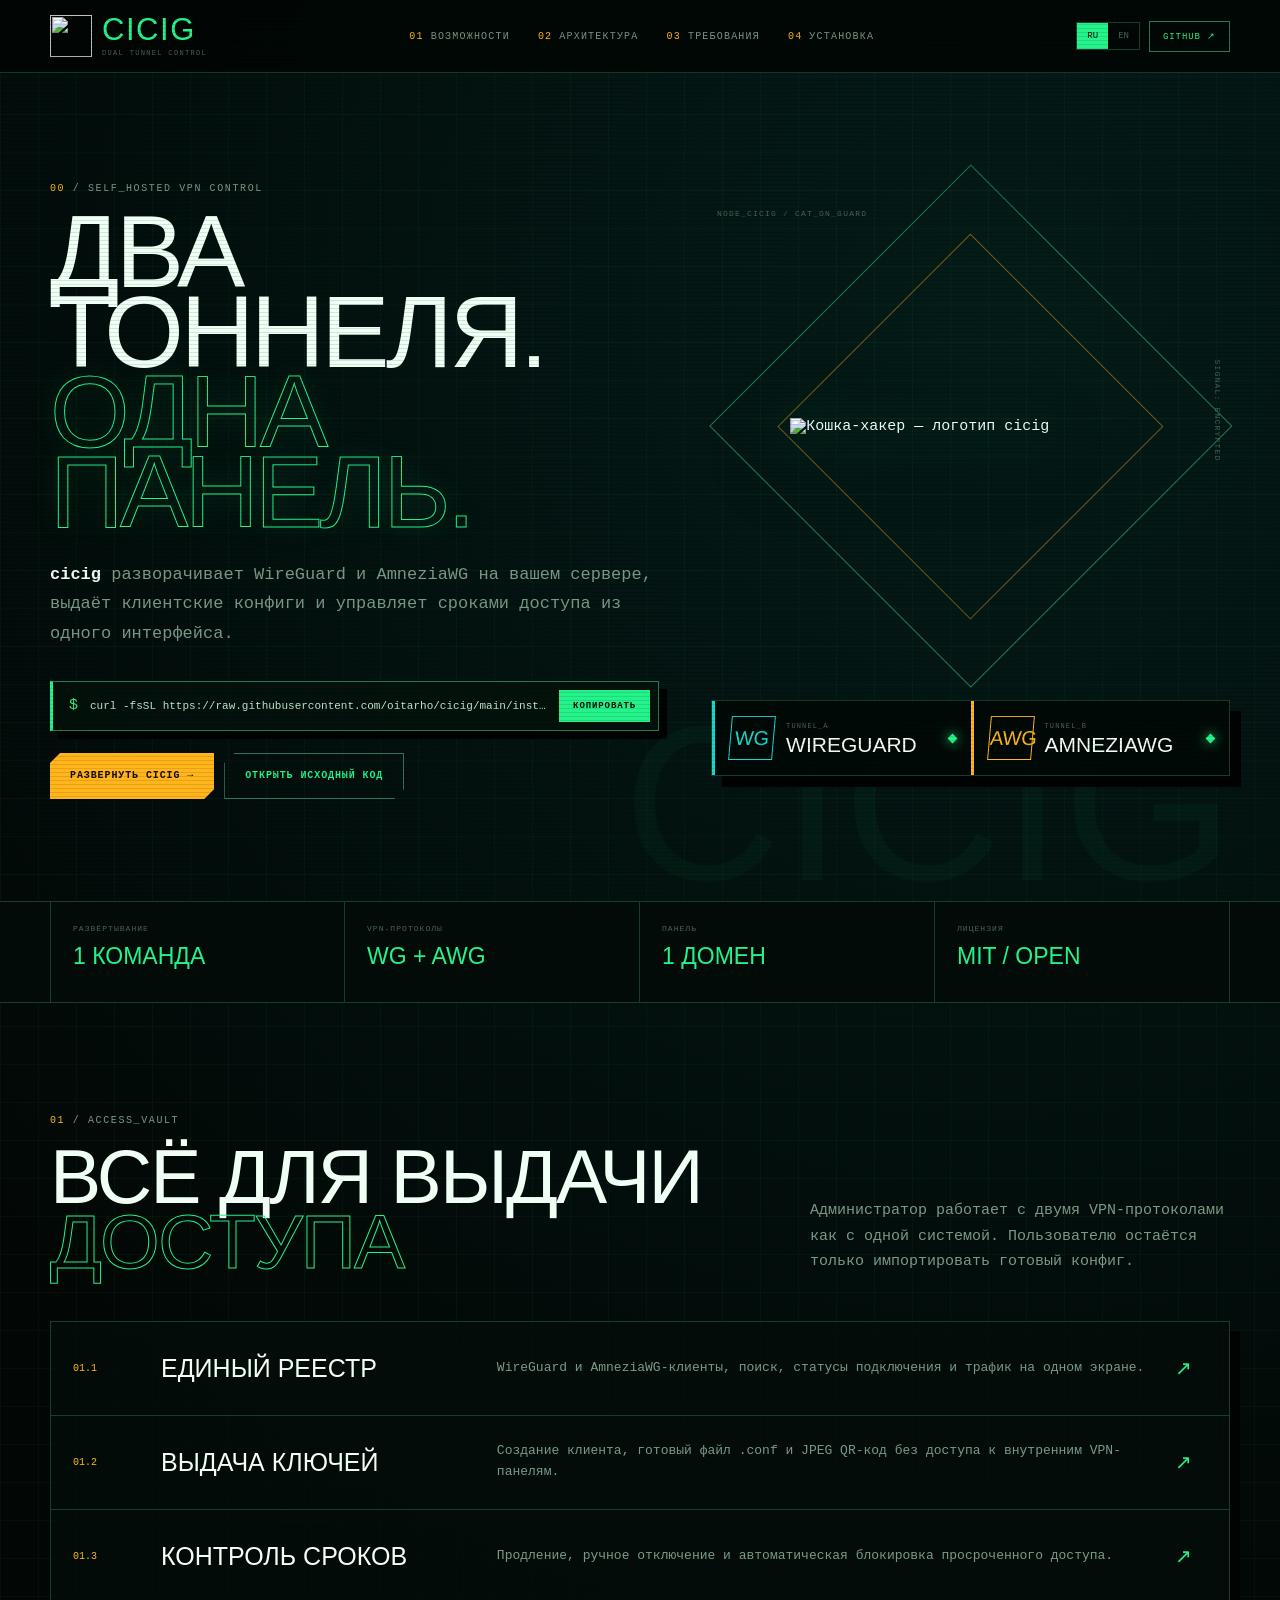
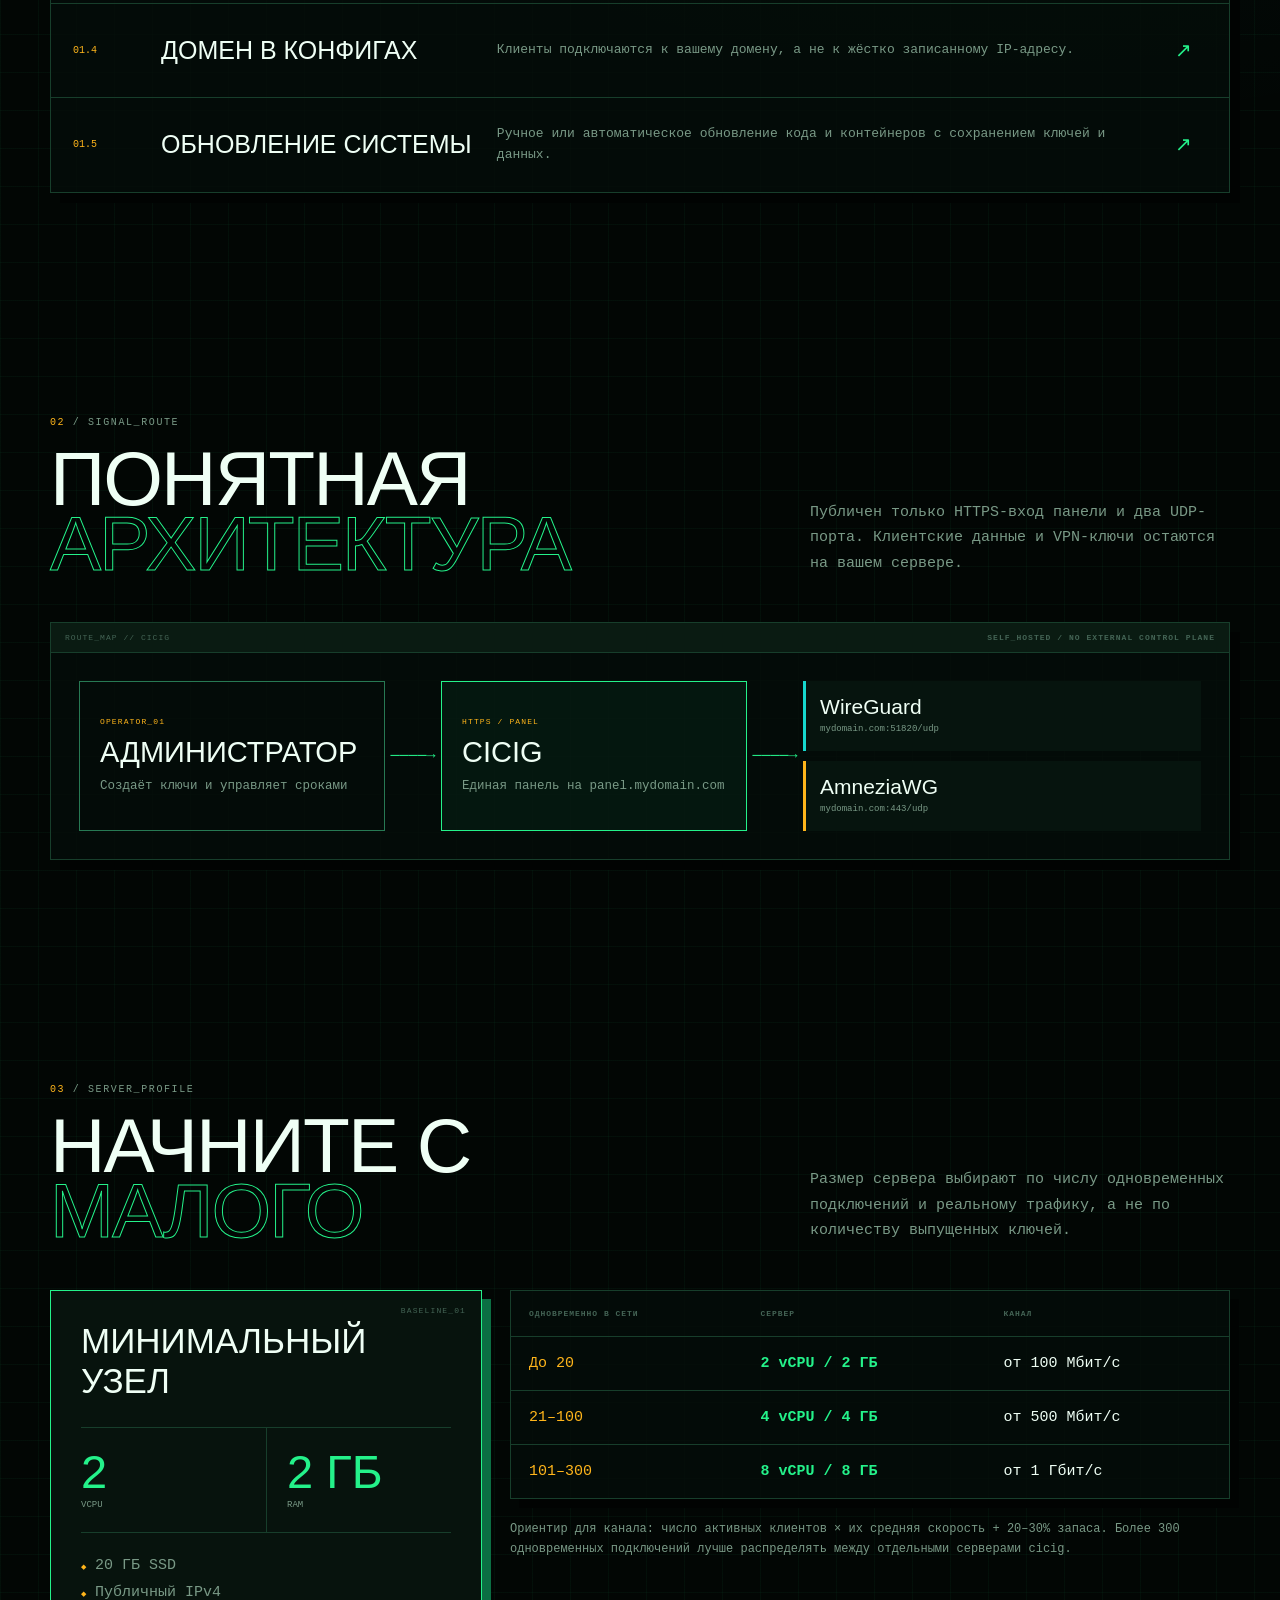
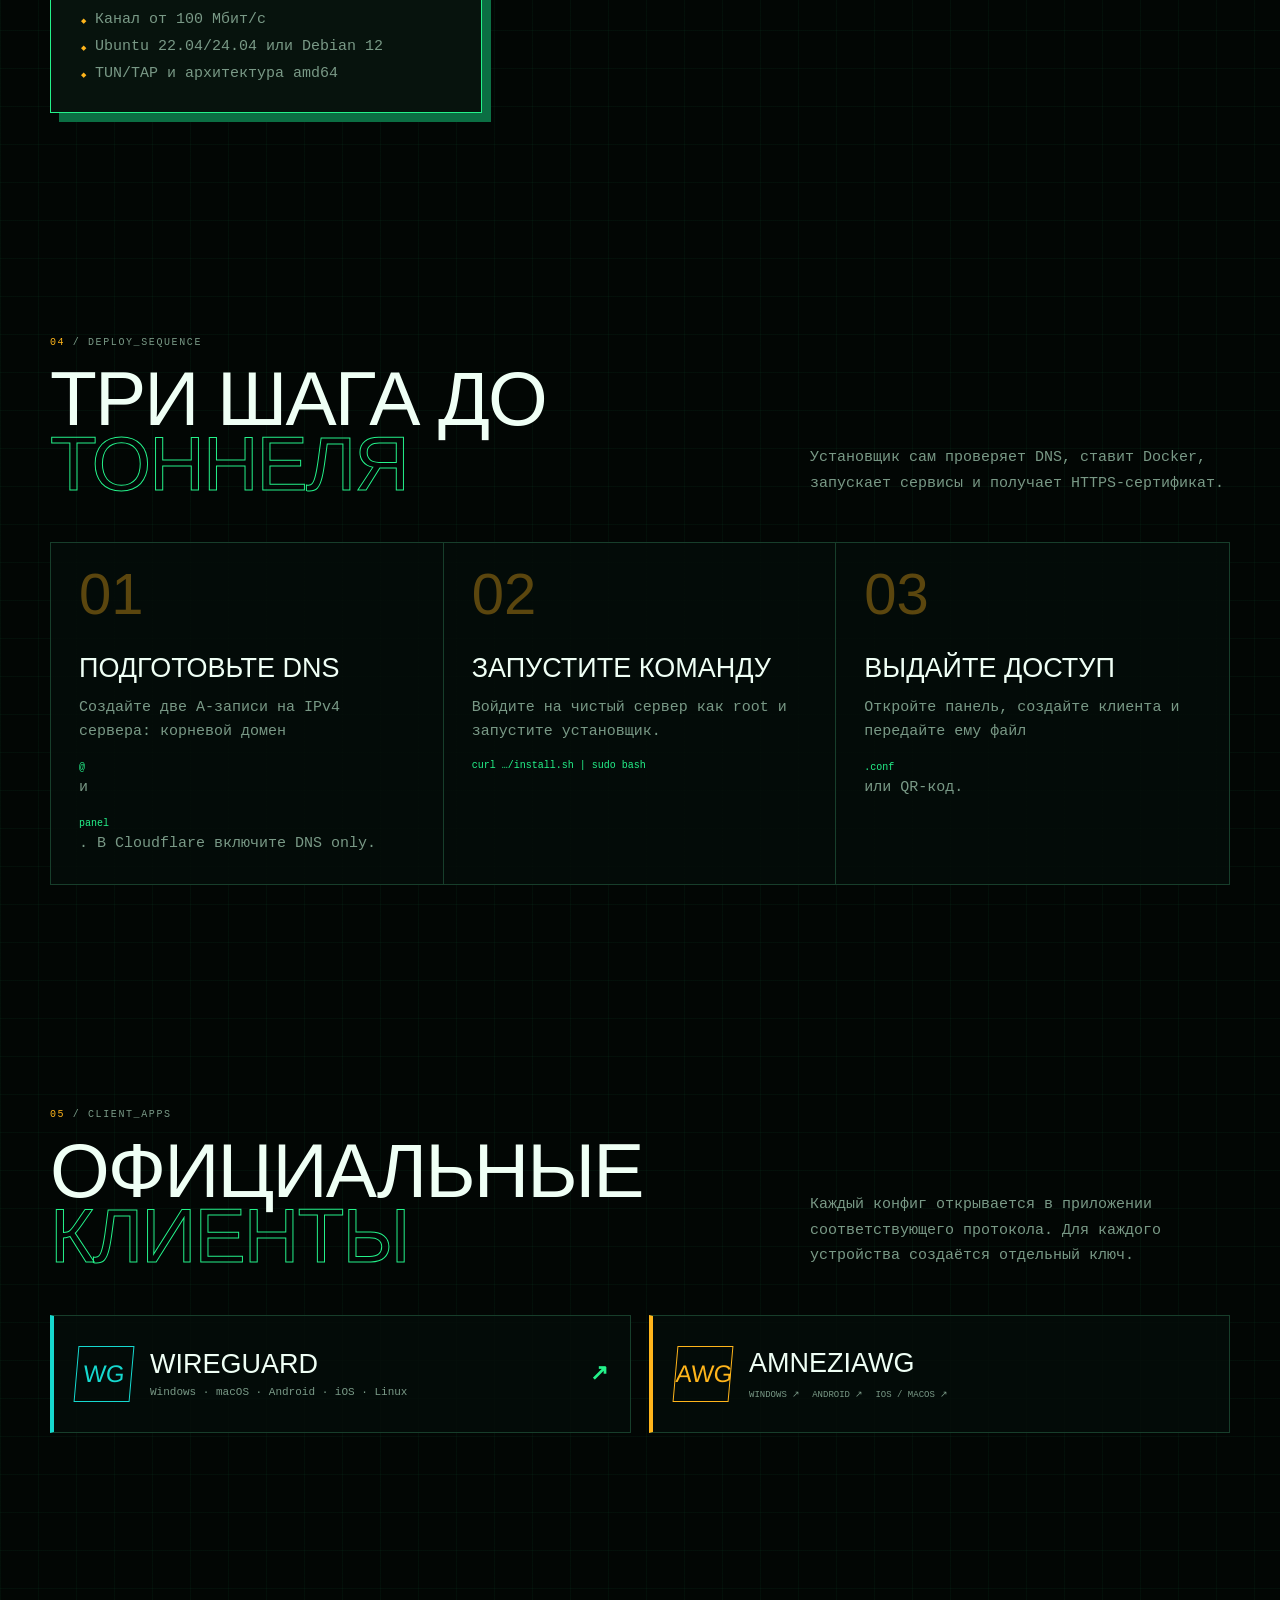
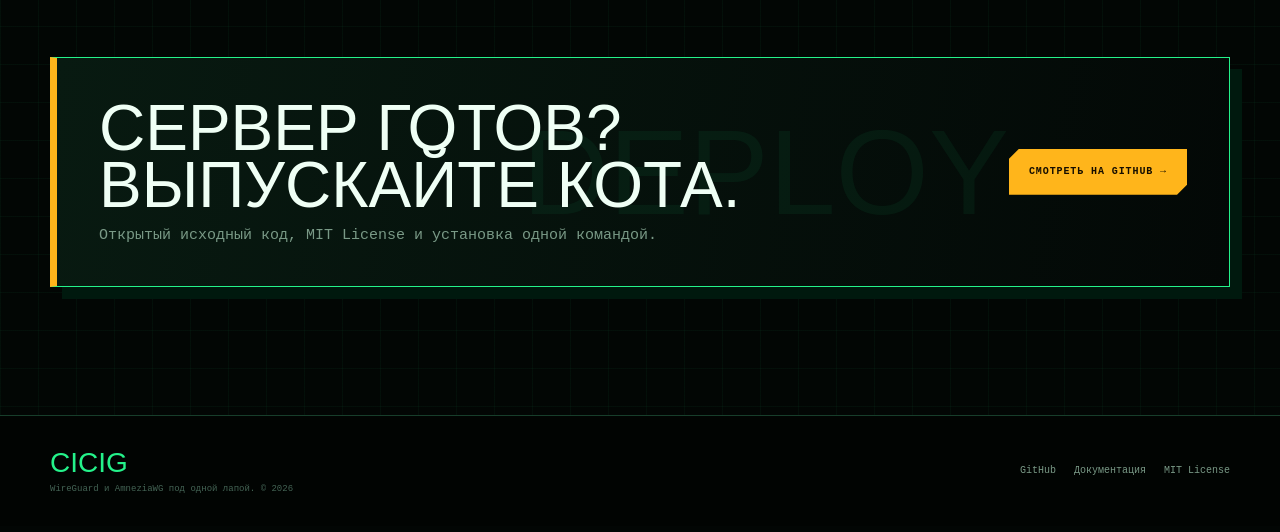
==== site/index.html @ 34527d5e "Launch the cicig GitHub Pages site" ====
<!doctype html>
<html lang="ru">
<head>
  <meta charset="utf-8">
  <meta name="viewport" content="width=device-width,initial-scale=1">
  <meta name="theme-color" content="#020604">
  <meta name="description" content="cicig — единая self-hosted панель управления WireGuard и AmneziaWG с установкой одной командой.">
  <meta name="robots" content="index,follow">
  <meta property="og:type" content="website">
  <meta property="og:title" content="cicig — WireGuard и AmneziaWG под одной лапой">
  <meta property="og:description" content="Один домен, одна панель и полный цикл управления VPN-доступами.">
  <meta property="og:url" content="https://oitarho.github.io/cicig/">
  <meta property="og:image" content="https://oitarho.github.io/cicig/assets/cicig-cat-hacker.png">
  <meta name="twitter:card" content="summary_large_image">
  <link rel="canonical" href="https://oitarho.github.io/cicig/">
  <link rel="alternate" hreflang="ru" href="https://oitarho.github.io/cicig/">
  <link rel="alternate" hreflang="en" href="https://oitarho.github.io/cicig/en/">
  <link rel="icon" href="assets/cicig-cat-hacker.png">
  <link rel="stylesheet" href="styles.css">
  <title>cicig — единая панель WireGuard и AmneziaWG</title>
  <script type="application/ld+json">
    {"@context":"https://schema.org","@type":"SoftwareApplication","name":"cicig","applicationCategory":"NetworkApplication","operatingSystem":"Ubuntu 22.04/24.04, Debian 12","description":"Self-hosted панель управления WireGuard и AmneziaWG.","url":"https://oitarho.github.io/cicig/","downloadUrl":"https://github.com/oitarho/cicig","license":"https://opensource.org/license/mit"}
  </script>
</head>
<body>
  <a class="skip-link" href="#main">Перейти к содержанию</a>

  <header class="site-header">
    <div class="nav-shell">
      <a class="brand" href="./" aria-label="cicig — главная">
        <img src="assets/cicig-cat-hacker.png" alt="">
        <span><strong>CICIG</strong><small>dual tunnel control</small></span>
      </a>
      <nav class="main-nav" aria-label="Основная навигация">
        <a href="#features" data-index="01">Возможности</a>
        <a href="#architecture" data-index="02">Архитектура</a>
        <a href="#requirements" data-index="03">Требования</a>
        <a href="#install" data-index="04">Установка</a>
      </nav>
      <div class="nav-actions">
        <div class="language-switch" aria-label="Выбор языка"><a class="active" href="./" lang="ru">RU</a><a href="en/" lang="en">EN</a></div>
        <a class="github-link" href="https://github.com/oitarho/cicig">GitHub ↗</a>
      </div>
    </div>
  </header>

  <main id="main">
    <section class="hero">
      <div class="hero-copy">
        <p class="eyebrow"><span>00</span> / SELF_HOSTED VPN CONTROL</p>
        <h1>Два тоннеля.<em>Одна панель.</em></h1>
        <p class="hero-lead"><strong>cicig</strong> разворачивает WireGuard и AmneziaWG на вашем сервере, выдаёт клиентские конфиги и управляет сроками доступа из одного интерфейса.</p>

        <div class="install-command" aria-label="Команда установки">
          <span>$</span>
          <code>curl -fsSL https://raw.githubusercontent.com/oitarho/cicig/main/install.sh | sudo bash</code>
          <button class="copy-button" type="button" data-copy="curl -fsSL https://raw.githubusercontent.com/oitarho/cicig/main/install.sh | sudo bash" data-copied="Скопировано">Копировать</button>
        </div>

        <div class="hero-actions">
          <a class="action-primary" href="#install">Развернуть cicig →</a>
          <a class="action-secondary" href="https://github.com/oitarho/cicig">Открыть исходный код</a>
        </div>
      </div>

      <div class="hero-visual" aria-label="Схема двух VPN-тоннелей">
        <span class="visual-code top">NODE_CICIG / CAT_ON_GUARD</span>
        <span class="visual-code side">SIGNAL: ENCRYPTED</span>
        <div class="cat-orbit"><img src="assets/cicig-cat-hacker.png" alt="Кошка-хакер — логотип cicig"></div>
        <div class="tunnel-monitor">
          <div class="tunnel-line"><span>WG</span><div><small>TUNNEL_A</small><strong>WireGuard</strong></div><i></i></div>
          <div class="tunnel-line awg"><span>AWG</span><div><small>TUNNEL_B</small><strong>AmneziaWG</strong></div><i></i></div>
        </div>
      </div>
    </section>

    <section class="signal-strip" aria-label="Ключевые свойства">
      <div class="signal-strip-inner">
        <article><small>Развёртывание</small><strong>1 команда</strong></article>
        <article><small>VPN-протоколы</small><strong>WG + AWG</strong></article>
        <article><small>Панель</small><strong>1 домен</strong></article>
        <article><small>Лицензия</small><strong>MIT / OPEN</strong></article>
      </div>
    </section>

    <section class="content-section">
      <div id="features" class="section-head">
        <div><p class="section-kicker"><span>01</span> / ACCESS_VAULT</p><h2>Всё для выдачи <em>доступа</em></h2></div>
        <p>Администратор работает с двумя VPN-протоколами как с одной системой. Пользователю остаётся только импортировать готовый конфиг.</p>
      </div>

      <div class="feature-ledger">
        <article class="feature-row"><span class="feature-index">01.1</span><h3>Единый реестр</h3><p>WireGuard и AmneziaWG-клиенты, поиск, статусы подключения и трафик на одном экране.</p><span class="feature-arrow">↗</span></article>
        <article class="feature-row"><span class="feature-index">01.2</span><h3>Выдача ключей</h3><p>Создание клиента, готовый файл <code>.conf</code> и JPEG QR-код без доступа к внутренним VPN-панелям.</p><span class="feature-arrow">↗</span></article>
        <article class="feature-row"><span class="feature-index">01.3</span><h3>Контроль сроков</h3><p>Продление, ручное отключение и автоматическая блокировка просроченного доступа.</p><span class="feature-arrow">↗</span></article>
        <article class="feature-row"><span class="feature-index">01.4</span><h3>Домен в конфигах</h3><p>Клиенты подключаются к вашему домену, а не к жёстко записанному IP-адресу.</p><span class="feature-arrow">↗</span></article>
        <article class="feature-row"><span class="feature-index">01.5</span><h3>Обновление системы</h3><p>Ручное или автоматическое обновление кода и контейнеров с сохранением ключей и данных.</p><span class="feature-arrow">↗</span></article>
      </div>
    </section>

    <section class="content-section">
      <div id="architecture" class="section-head">
        <div><p class="section-kicker"><span>02</span> / SIGNAL_ROUTE</p><h2>Понятная <em>архитектура</em></h2></div>
        <p>Публичен только HTTPS-вход панели и два UDP-порта. Клиентские данные и VPN-ключи остаются на вашем сервере.</p>
      </div>

      <div class="architecture">
        <header class="architecture-head"><span>ROUTE_MAP // CICIG</span><b>SELF_HOSTED / NO EXTERNAL CONTROL PLANE</b></header>
        <div class="flow">
          <div class="flow-node"><span>OPERATOR_01</span><strong>Администратор</strong><small>Создаёт ключи и управляет сроками</small></div>
          <div class="flow-arrow">────→</div>
          <div class="flow-node highlight"><span>HTTPS / PANEL</span><strong>cicig</strong><small>Единая панель на panel.mydomain.com</small></div>
          <div class="flow-arrow">────→</div>
          <div class="split-node"><div><b>WireGuard</b><code>mydomain.com:51820/udp</code></div><div><b>AmneziaWG</b><code>mydomain.com:443/udp</code></div></div>
        </div>
      </div>
    </section>

    <section class="content-section">
      <div id="requirements" class="section-head">
        <div><p class="section-kicker"><span>03</span> / SERVER_PROFILE</p><h2>Начните с <em>малого</em></h2></div>
        <p>Размер сервера выбирают по числу одновременных подключений и реальному трафику, а не по количеству выпущенных ключей.</p>
      </div>

      <div class="requirements-grid">
        <article class="minimum-spec">
          <h3>Минимальный узел</h3>
          <div class="spec-number"><div><strong>2</strong><small>vCPU</small></div><div><strong>2 ГБ</strong><small>RAM</small></div></div>
          <ul><li>20 ГБ SSD</li><li>Публичный IPv4</li><li>Канал от 100 Мбит/с</li><li>Ubuntu 22.04/24.04 или Debian 12</li><li>TUN/TAP и архитектура amd64</li></ul>
        </article>
        <div>
          <table class="scale-table">
            <thead><tr><th>Одновременно в сети</th><th>Сервер</th><th>Канал</th></tr></thead>
            <tbody>
              <tr><td>До 20</td><td><strong>2 vCPU / 2 ГБ</strong></td><td>от 100 Мбит/с</td></tr>
              <tr><td>21–100</td><td><strong>4 vCPU / 4 ГБ</strong></td><td>от 500 Мбит/с</td></tr>
              <tr><td>101–300</td><td><strong>8 vCPU / 8 ГБ</strong></td><td>от 1 Гбит/с</td></tr>
            </tbody>
          </table>
          <p class="scale-note">Ориентир для канала: число активных клиентов × их средняя скорость + 20–30% запаса. Более 300 одновременных подключений лучше распределять между отдельными серверами cicig.</p>
        </div>
      </div>
    </section>

    <section class="content-section">
      <div id="install" class="section-head">
        <div><p class="section-kicker"><span>04</span> / DEPLOY_SEQUENCE</p><h2>Три шага до <em>тоннеля</em></h2></div>
        <p>Установщик сам проверяет DNS, ставит Docker, запускает сервисы и получает HTTPS-сертификат.</p>
      </div>

      <div class="install-track">
        <article class="install-step"><span>01</span><h3>Подготовьте DNS</h3><p>Создайте две A-записи на IPv4 сервера: корневой домен <code>@</code> и <code>panel</code>. В Cloudflare включите DNS only.</p></article>
        <article class="install-step"><span>02</span><h3>Запустите команду</h3><p>Войдите на чистый сервер как root и запустите установщик.</p><code>curl …/install.sh | sudo bash</code></article>
        <article class="install-step"><span>03</span><h3>Выдайте доступ</h3><p>Откройте панель, создайте клиента и передайте ему файл <code>.conf</code> или QR-код.</p></article>
      </div>
    </section>

    <section class="content-section">
      <div id="clients" class="section-head">
        <div><p class="section-kicker"><span>05</span> / CLIENT_APPS</p><h2>Официальные <em>клиенты</em></h2></div>
        <p>Каждый конфиг открывается в приложении соответствующего протокола. Для каждого устройства создаётся отдельный ключ.</p>
      </div>
      <div class="client-rails">
        <a class="client-rail" href="https://www.wireguard.com/install/"><span>WG</span><div><h3>WireGuard</h3><p>Windows · macOS · Android · iOS · Linux</p></div><b>↗</b></a>
        <article class="client-rail awg"><span>AWG</span><div><h3>AmneziaWG</h3><nav class="client-platforms" aria-label="Скачать AmneziaWG"><a href="https://github.com/amnezia-vpn/amneziawg-windows-client/releases/latest">Windows ↗</a><a href="https://play.google.com/store/apps/details?id=org.amnezia.awg">Android ↗</a><a href="https://apps.apple.com/app/amneziawg/id6478942365">iOS / macOS ↗</a></nav></div></article>
      </div>
    </section>

    <section class="content-section final-cta">
      <div class="cta-shell"><div><h2>Сервер готов? Выпускайте кота.</h2><p>Открытый исходный код, MIT License и установка одной командой.</p></div><a class="action-primary" href="https://github.com/oitarho/cicig">Смотреть на GitHub →</a></div>
    </section>
  </main>

  <footer class="site-footer">
    <div class="footer-shell">
      <div><strong>CICIG</strong><p>WireGuard и AmneziaWG под одной лапой. © 2026</p></div>
      <nav class="footer-links" aria-label="Ссылки в подвале"><a href="https://github.com/oitarho/cicig">GitHub</a><a href="https://github.com/oitarho/cicig/blob/main/README.md">Документация</a><a href="https://github.com/oitarho/cicig/blob/main/LICENSE">MIT License</a></nav>
    </div>
  </footer>
  <script src="app.js"></script>
</body>
</html>
---- site/styles.css ----
:root {
  color-scheme: dark;
  --void: #020604;
  --void-soft: #06100b;
  --panel: #07130d;
  --panel-strong: #0a1b12;
  --ink: #effff5;
  --muted: #799986;
  --dim: #446455;
  --acid: #24f28a;
  --acid-deep: #0b6e43;
  --cyan: #16d9cf;
  --amber: #ffb51b;
  --danger: #ff4f73;
  --line: #173e2b;
  --line-bright: #277953;
  --display: "Bahnschrift Condensed", "Arial Narrow", Impact, sans-serif;
  --mono: "Cascadia Code", "JetBrains Mono", Consolas, monospace;
  --shell: min(1180px, calc(100% - 40px));
}

* { box-sizing: border-box; }

html { scroll-behavior: smooth; }

body {
  min-width: 320px;
  margin: 0;
  overflow-x: hidden;
  background:
    linear-gradient(rgb(36 242 138 / 4%) 1px, transparent 1px),
    linear-gradient(90deg, rgb(36 242 138 / 4%) 1px, transparent 1px),
    radial-gradient(circle at 78% 6%, rgb(22 217 207 / 10%), transparent 28%),
    var(--void);
  background-size: 38px 38px, 38px 38px, auto;
  color: var(--ink);
  font-family: var(--mono);
  font-size: 15px;
}

body::before {
  position: fixed;
  z-index: 50;
  inset: 0;
  background: repeating-linear-gradient(0deg, transparent 0 3px, rgb(0 0 0 / 10%) 3px 4px);
  content: "";
  pointer-events: none;
}

a { color: inherit; }
button, input { font: inherit; }
img { max-width: 100%; }

.skip-link {
  position: fixed;
  z-index: 100;
  top: 8px;
  left: 8px;
  padding: 10px 14px;
  background: var(--acid);
  color: #011208;
  transform: translateY(-150%);
}

.skip-link:focus { transform: translateY(0); }

:focus-visible { outline: 2px solid var(--amber); outline-offset: 3px; }

.site-header {
  position: sticky;
  z-index: 40;
  top: 0;
  border-bottom: 1px solid var(--line);
  background: rgb(2 6 4 / 88%);
  backdrop-filter: blur(18px);
}

.nav-shell {
  display: grid;
  grid-template-columns: auto 1fr auto;
  align-items: center;
  width: var(--shell);
  min-height: 72px;
  margin: auto;
}

.brand {
  display: inline-flex;
  align-items: center;
  gap: 10px;
  text-decoration: none;
}

.brand img { width: 42px; height: 42px; object-fit: contain; }
.brand strong { color: var(--acid); font: 31px/.9 var(--display); letter-spacing: .05em; }
.brand small { display: block; margin-top: 4px; color: var(--dim); font-size: 7px; letter-spacing: .19em; text-transform: uppercase; }

.main-nav { display: flex; justify-content: center; gap: 28px; }
.main-nav a { position: relative; color: var(--muted); font-size: 10px; letter-spacing: .12em; text-decoration: none; text-transform: uppercase; }
.main-nav a::before { margin-right: 7px; color: var(--amber); content: attr(data-index); }
.main-nav a:hover { color: var(--acid); }

.nav-actions { display: flex; align-items: center; gap: 9px; }
.language-switch { display: flex; border: 1px solid var(--line); }
.language-switch a { padding: 8px 10px; color: var(--dim); font-size: 9px; text-decoration: none; }
.language-switch a.active { background: var(--acid); color: #011208; }

.github-link {
  padding: 9px 13px;
  border: 1px solid var(--line-bright);
  color: var(--acid);
  font-size: 9px;
  letter-spacing: .1em;
  text-decoration: none;
  text-transform: uppercase;
}
.github-link:hover { border-color: var(--acid); background: var(--acid); color: #011208; }

.hero {
  position: relative;
  display: grid;
  grid-template-columns: minmax(0, 1.08fr) minmax(360px, .92fr);
  gap: 52px;
  align-items: center;
  width: var(--shell);
  min-height: calc(100vh - 72px);
  margin: auto;
  padding: 80px 0 72px;
}

.hero::after {
  position: absolute;
  right: -4px;
  bottom: 20px;
  color: rgb(36 242 138 / 4%);
  content: "CICIG";
  font: 220px/.7 var(--display);
  pointer-events: none;
}

.eyebrow, .section-kicker {
  margin: 0 0 18px;
  color: var(--muted);
  font-size: 10px;
  letter-spacing: .16em;
  text-transform: uppercase;
}
.eyebrow span, .section-kicker span { color: var(--amber); }

.hero h1 {
  max-width: 760px;
  margin: 0;
  font: clamp(64px, 8vw, 116px)/.78 var(--display);
  letter-spacing: -.035em;
  text-transform: uppercase;
}

.hero h1 em {
  display: block;
  color: transparent;
  font-style: normal;
  -webkit-text-stroke: 1px var(--acid);
  text-shadow: 0 0 30px rgb(36 242 138 / 12%);
}

.hero-lead { max-width: 670px; margin: 28px 0 0; color: var(--muted); font-size: 17px; line-height: 1.75; }
.hero-lead strong { color: var(--ink); }

.install-command {
  display: grid;
  grid-template-columns: auto minmax(0, 1fr) auto;
  align-items: center;
  gap: 12px;
  max-width: 700px;
  margin-top: 32px;
  padding: 8px 8px 8px 16px;
  border: 1px solid var(--line-bright);
  border-left: 3px solid var(--acid);
  background: rgb(4 17 11 / 85%);
  box-shadow: 8px 8px 0 #010302;
}
.install-command > span { color: var(--acid); }
.install-command code { overflow: hidden; color: #bee9cf; font-size: 11px; text-overflow: ellipsis; white-space: nowrap; }
.copy-button { padding: 11px 14px; border: 0; background: var(--acid); color: #011208; cursor: pointer; font-size: 9px; font-weight: 800; letter-spacing: .1em; text-transform: uppercase; }
.copy-button:hover { background: var(--amber); }

.hero-actions { display: flex; gap: 10px; margin-top: 22px; }
.action-primary, .action-secondary {
  display: inline-flex;
  align-items: center;
  justify-content: center;
  min-height: 46px;
  padding: 0 20px;
  font-size: 10px;
  font-weight: 800;
  letter-spacing: .09em;
  text-decoration: none;
  text-transform: uppercase;
  clip-path: polygon(10px 0, 100% 0, 100% calc(100% - 10px), calc(100% - 10px) 100%, 0 100%, 0 10px);
}
.action-primary { background: var(--amber); color: #160e00; }
.action-primary:hover { background: var(--acid); }
.action-secondary { border: 1px solid var(--line-bright); color: var(--acid); }
.action-secondary:hover { background: var(--acid-deep); color: var(--ink); }

.hero-visual { position: relative; z-index: 2; min-height: 570px; }
.cat-orbit {
  position: absolute;
  top: 0;
  left: 50%;
  display: grid;
  place-items: center;
  width: min(440px, 100%);
  aspect-ratio: 1;
  transform: translateX(-50%);
}
.cat-orbit::before, .cat-orbit::after { position: absolute; inset: 8%; border: 1px solid var(--line-bright); content: ""; transform: rotate(45deg); }
.cat-orbit::after { inset: 19%; border-color: rgb(255 181 27 / 44%); }
.cat-orbit img { position: relative; z-index: 2; width: 82%; filter: drop-shadow(0 22px 40px #000) drop-shadow(0 0 24px rgb(36 242 138 / 24%)); }

.visual-code { position: absolute; color: var(--dim); font-size: 8px; letter-spacing: .15em; }
.visual-code.top { top: 3px; left: 6px; }
.visual-code.side { top: 200px; right: -38px; transform: rotate(90deg); }

.tunnel-monitor {
  position: absolute;
  right: 0;
  bottom: 0;
  left: 0;
  display: grid;
  grid-template-columns: 1fr 1fr;
  border: 1px solid var(--line);
  background: rgb(2 9 6 / 94%);
  box-shadow: 11px 11px 0 #010302;
}
.tunnel-line { display: grid; grid-template-columns: auto 1fr auto; gap: 12px; align-items: center; padding: 15px; border-left: 3px solid var(--cyan); }
.tunnel-line + .tunnel-line { border-left-color: var(--amber); border-top: 0; }
.tunnel-line > span { display: grid; place-items: center; width: 44px; height: 44px; border: 1px solid currentColor; color: var(--cyan); font: 20px var(--display); transform: skew(-5deg); }
.tunnel-line.awg > span { color: var(--amber); }
.tunnel-line small { display: block; color: var(--dim); font-size: 7px; letter-spacing: .16em; }
.tunnel-line strong { display: block; margin-top: 4px; font: 21px/1 var(--display); text-transform: uppercase; }
.tunnel-line i { width: 7px; height: 7px; background: var(--acid); box-shadow: 0 0 12px var(--acid); transform: rotate(45deg); }

.signal-strip { border-block: 1px solid var(--line); background: #030b08; }
.signal-strip-inner { display: grid; grid-template-columns: repeat(4, 1fr); width: var(--shell); margin: auto; }
.signal-strip article { min-height: 100px; padding: 22px; border-right: 1px solid var(--line); }
.signal-strip article:first-child { border-left: 1px solid var(--line); }
.signal-strip small { display: block; color: var(--dim); font-size: 8px; letter-spacing: .13em; text-transform: uppercase; }
.signal-strip strong { display: block; margin-top: 10px; color: var(--acid); font: 23px var(--display); text-transform: uppercase; }

.content-section { width: var(--shell); margin: auto; padding: 112px 0; }
.section-head { display: grid; grid-template-columns: minmax(0, 1fr) minmax(280px, 420px); gap: 40px; align-items: end; margin-bottom: 46px; }
.section-head[id] { scroll-margin-top: 104px; }
.section-head h2 { margin: 0; font: clamp(48px, 6vw, 78px)/.85 var(--display); letter-spacing: -.025em; text-transform: uppercase; }
.section-head h2 em { color: transparent; font-style: normal; -webkit-text-stroke: 1px var(--acid); }
.section-head > p { margin: 0; color: var(--muted); line-height: 1.7; }

.feature-ledger { border: 1px solid var(--line); box-shadow: 10px 10px 0 #010302; }
.feature-row { display: grid; grid-template-columns: 70px minmax(180px, .65fr) minmax(260px, 1.35fr) 32px; gap: 18px; align-items: center; min-height: 94px; padding: 18px 22px; border-bottom: 1px solid var(--line); background: rgb(4 13 9 / 80%); }
.feature-row:last-child { border-bottom: 0; }
.feature-row:hover { background: var(--panel-strong); }
.feature-index { color: var(--amber); font-size: 10px; }
.feature-row h3 { margin: 0; font: 25px/1 var(--display); text-transform: uppercase; }
.feature-row p { margin: 0; color: var(--muted); font-size: 13px; line-height: 1.6; }
.feature-arrow { color: var(--acid); font-size: 20px; }

.architecture { position: relative; border: 1px solid var(--line); background: rgb(4 13 9 / 82%); box-shadow: 10px 10px 0 #010302; }
.architecture-head { display: flex; justify-content: space-between; padding: 10px 14px; border-bottom: 1px solid var(--line); background: var(--panel-strong); color: var(--dim); font-size: 8px; letter-spacing: .13em; }
.flow { display: grid; grid-template-columns: 1fr auto 1fr auto 1.3fr; align-items: stretch; padding: 28px; }
.flow-node { display: flex; flex-direction: column; justify-content: center; min-height: 150px; padding: 20px; border: 1px solid var(--line-bright); }
.flow-node.highlight { border-color: var(--acid); background: rgb(11 110 67 / 12%); }
.flow-node span { color: var(--amber); font-size: 8px; letter-spacing: .14em; }
.flow-node strong { margin-top: 12px; font: 29px/1 var(--display); text-transform: uppercase; }
.flow-node small { margin-top: 10px; color: var(--muted); line-height: 1.5; }
.flow-arrow { display: grid; place-items: center; width: 56px; color: var(--acid); }
.split-node { display: grid; gap: 10px; }
.split-node div { padding: 14px; border-left: 3px solid var(--cyan); background: #06140e; }
.split-node div:last-child { border-left-color: var(--amber); }
.split-node b { display: block; font: 21px var(--display); }
.split-node code { color: var(--muted); font-size: 9px; }

.requirements-grid { display: grid; grid-template-columns: .75fr 1.25fr; gap: 28px; }
.minimum-spec { position: relative; padding: 30px; border: 1px solid var(--acid); background: var(--panel); box-shadow: 9px 9px 0 var(--acid-deep); }
.minimum-spec::before { position: absolute; top: 15px; right: 15px; color: var(--dim); content: "BASELINE_01"; font-size: 8px; letter-spacing: .14em; }
.minimum-spec h3 { margin: 0 0 26px; font: 35px var(--display); text-transform: uppercase; }
.spec-number { display: grid; grid-template-columns: 1fr 1fr; border-block: 1px solid var(--line); }
.spec-number div { padding: 20px 0; }
.spec-number div + div { padding-left: 20px; border-left: 1px solid var(--line); }
.spec-number strong { display: block; color: var(--acid); font: 47px/1 var(--display); }
.spec-number small { color: var(--muted); font-size: 9px; text-transform: uppercase; }
.minimum-spec ul { display: grid; gap: 10px; margin: 24px 0 0; padding: 0; color: var(--muted); list-style: none; }
.minimum-spec li::before { margin-right: 9px; color: var(--amber); content: "◆"; font-size: 7px; }

.scale-table { width: 100%; border-collapse: collapse; border: 1px solid var(--line); background: rgb(4 13 9 / 82%); box-shadow: 9px 9px 0 #010302; }
.scale-table th, .scale-table td { padding: 18px; border-bottom: 1px solid var(--line); text-align: left; }
.scale-table th { color: var(--dim); font-size: 8px; letter-spacing: .12em; text-transform: uppercase; }
.scale-table td:first-child { color: var(--amber); }
.scale-table td strong { color: var(--acid); }
.scale-note { margin: 20px 0 0; color: var(--muted); font-size: 12px; line-height: 1.7; }

.install-track { display: grid; grid-template-columns: repeat(3, 1fr); border: 1px solid var(--line); }
.install-step { position: relative; min-height: 250px; padding: 28px; border-right: 1px solid var(--line); background: rgb(4 13 9 / 84%); }
.install-step:last-child { border-right: 0; }
.install-step > span { color: var(--amber); font: 58px/.8 var(--display); opacity: .35; }
.install-step h3 { margin: 34px 0 12px; font: 27px var(--display); text-transform: uppercase; }
.install-step p { margin: 0; color: var(--muted); line-height: 1.6; }
.install-step code { display: block; overflow-wrap: anywhere; margin-top: 16px; color: var(--acid); font-size: 10px; }

.client-rails { display: grid; grid-template-columns: 1fr 1fr; gap: 18px; }
.client-rail { display: grid; grid-template-columns: auto 1fr auto; align-items: center; gap: 18px; min-height: 118px; padding: 22px; border: 1px solid var(--line); border-left: 4px solid var(--cyan); background: rgb(4 13 9 / 82%); text-decoration: none; }
.client-rail.awg { border-left-color: var(--amber); }
.client-rail > span { display: grid; place-items: center; width: 56px; height: 56px; border: 1px solid var(--cyan); color: var(--cyan); font: 24px var(--display); transform: skew(-5deg); }
.client-rail.awg > span { border-color: var(--amber); color: var(--amber); }
.client-rail h3 { margin: 0; font: 27px var(--display); text-transform: uppercase; }
.client-rail p { margin: 6px 0 0; color: var(--muted); font-size: 11px; }
.client-rail b { color: var(--acid); font-size: 22px; }
.client-rail:hover { border-color: var(--acid); background: var(--panel-strong); }
.client-platforms { display: flex; flex-wrap: wrap; gap: 6px 12px; margin-top: 10px; }
.client-platforms a { color: var(--muted); font-size: 9px; text-decoration: none; text-transform: uppercase; }
.client-platforms a:hover { color: var(--acid); }

.final-cta { padding-bottom: 128px; }
.cta-shell { position: relative; display: grid; grid-template-columns: 1fr auto; gap: 30px; align-items: center; padding: 42px; border: 1px solid var(--acid); border-left: 7px solid var(--amber); background: linear-gradient(100deg, #081a11, #030806); box-shadow: 12px 12px 0 #00190e; overflow: hidden; }
.cta-shell::after { position: absolute; right: 220px; color: rgb(36 242 138 / 6%); content: "DEPLOY"; font: 120px/.8 var(--display); }
.cta-shell h2 { position: relative; z-index: 2; margin: 0; font: clamp(38px, 5vw, 66px)/.9 var(--display); text-transform: uppercase; }
.cta-shell p { position: relative; z-index: 2; margin: 12px 0 0; color: var(--muted); }
.cta-shell .action-primary { position: relative; z-index: 2; }

.site-footer { border-top: 1px solid var(--line); background: #010402; }
.footer-shell { display: grid; grid-template-columns: 1fr auto; gap: 30px; align-items: center; width: var(--shell); min-height: 110px; margin: auto; }
.footer-shell strong { color: var(--acid); font: 28px var(--display); }
.footer-shell p { margin: 5px 0 0; color: var(--dim); font-size: 9px; }
.footer-links { display: flex; gap: 18px; }
.footer-links a { color: var(--muted); font-size: 10px; text-decoration: none; }
.footer-links a:hover { color: var(--acid); }

.error-page { display: grid; place-items: center; width: var(--shell); min-height: 100vh; margin: auto; text-align: center; }
.error-terminal { width: min(680px, 100%); padding: 42px; border: 1px solid var(--line-bright); border-left: 6px solid var(--danger); background: var(--panel); box-shadow: 12px 12px 0 #010302; }
.error-terminal img { width: 150px; filter: drop-shadow(0 0 22px rgb(36 242 138 / 25%)); }
.error-terminal span { display: block; margin-top: 20px; color: var(--danger); font-size: 10px; letter-spacing: .14em; }
.error-terminal h1 { margin: 8px 0; font: clamp(62px, 12vw, 120px)/.8 var(--display); }
.error-terminal p { margin: 20px auto 26px; color: var(--muted); line-height: 1.7; }

@media (max-width: 980px) {
  .main-nav { display: none; }
  .nav-shell { grid-template-columns: 1fr auto; }
  .hero { grid-template-columns: 1fr; min-height: auto; }
  .hero-copy { position: relative; z-index: 3; }
  .hero-visual { min-height: 530px; }
  .hero::after { display: none; }
  .signal-strip-inner { grid-template-columns: 1fr 1fr; }
  .signal-strip article:nth-child(3) { border-left: 1px solid var(--line); }
  .signal-strip article:nth-child(-n+2) { border-bottom: 1px solid var(--line); }
  .section-head { grid-template-columns: 1fr; }
  .requirements-grid { grid-template-columns: 1fr; }
  .flow { grid-template-columns: 1fr; gap: 12px; }
  .flow-arrow { width: auto; height: 28px; transform: rotate(90deg); }
}

@media (max-width: 700px) {
  :root { --shell: min(calc(100% - 24px), 1180px); }
  .site-header { position: relative; }
  .nav-shell { min-height: 64px; }
  .brand img { width: 36px; height: 36px; }
  .brand strong { font-size: 27px; }
  .brand small, .github-link { display: none; }
  .hero { gap: 24px; padding: 58px 0 48px; }
  .hero h1 { font-size: clamp(54px, 18vw, 82px); }
  .hero-lead { font-size: 14px; }
  .install-command { grid-template-columns: auto 1fr; padding: 12px; }
  .install-command code { font-size: 9px; }
  .copy-button { grid-column: 1/-1; width: 100%; }
  .hero-actions { display: grid; }
  .hero-visual { min-height: 420px; }
  .cat-orbit { width: 330px; max-width: 92%; }
  .visual-code.side { display: none; }
  .tunnel-monitor { grid-template-columns: 1fr; }
  .tunnel-line + .tunnel-line { border-top: 1px solid var(--line); }
  .signal-strip article { min-height: 84px; padding: 16px; }
  .signal-strip strong { font-size: 18px; }
  .content-section { padding: 76px 0; }
  .section-head { margin-bottom: 30px; }
  .section-head h2 { font-size: 48px; }
  .feature-row { grid-template-columns: 38px 1fr 22px; gap: 10px; padding: 18px 14px; }
  .feature-row p { grid-column: 2/-1; }
  .feature-row h3 { font-size: 22px; }
  .architecture-head b { display: none; }
  .flow { padding: 16px; }
  .flow-node { min-height: 120px; }
  .minimum-spec { padding: 22px; }
  .scale-table { display: block; overflow-x: auto; white-space: nowrap; scrollbar-width: none; }
  .scale-table::-webkit-scrollbar { display: none; }
  .install-track { grid-template-columns: 1fr; }
  .install-step { min-height: auto; border-right: 0; border-bottom: 1px solid var(--line); }
  .install-step:last-child { border-bottom: 0; }
  .client-rails { grid-template-columns: 1fr; }
  .client-rail { grid-template-columns: auto 1fr 20px; gap: 12px; padding: 16px; }
  .client-rail > span { width: 46px; height: 46px; }
  .client-platforms { gap: 8px; }
  .cta-shell { grid-template-columns: 1fr; padding: 28px 22px; }
  .cta-shell::after { display: none; }
  .footer-shell { grid-template-columns: 1fr; gap: 16px; padding: 25px 0; }
  .footer-links { flex-wrap: wrap; }
  .error-terminal { padding: 30px 20px; }
}

@media (prefers-reduced-motion: reduce) {
  html { scroll-behavior: auto; }
}
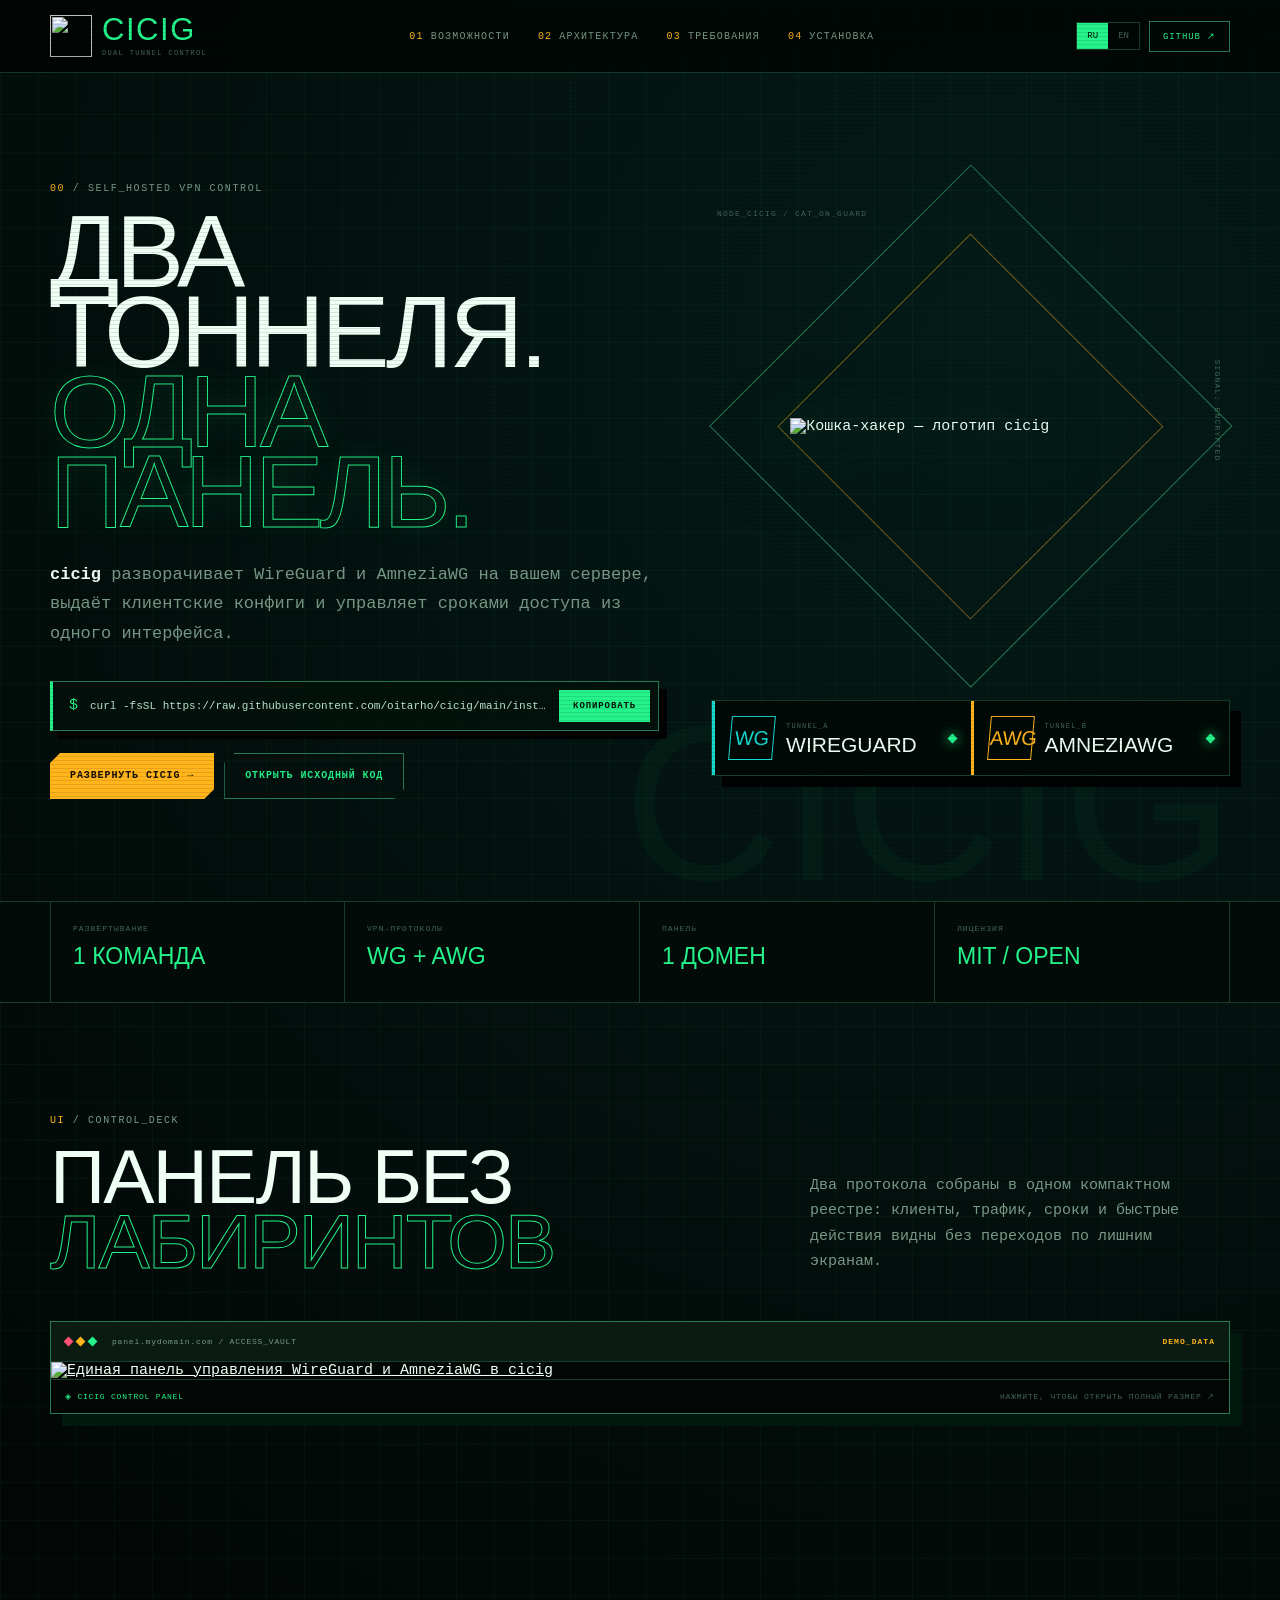
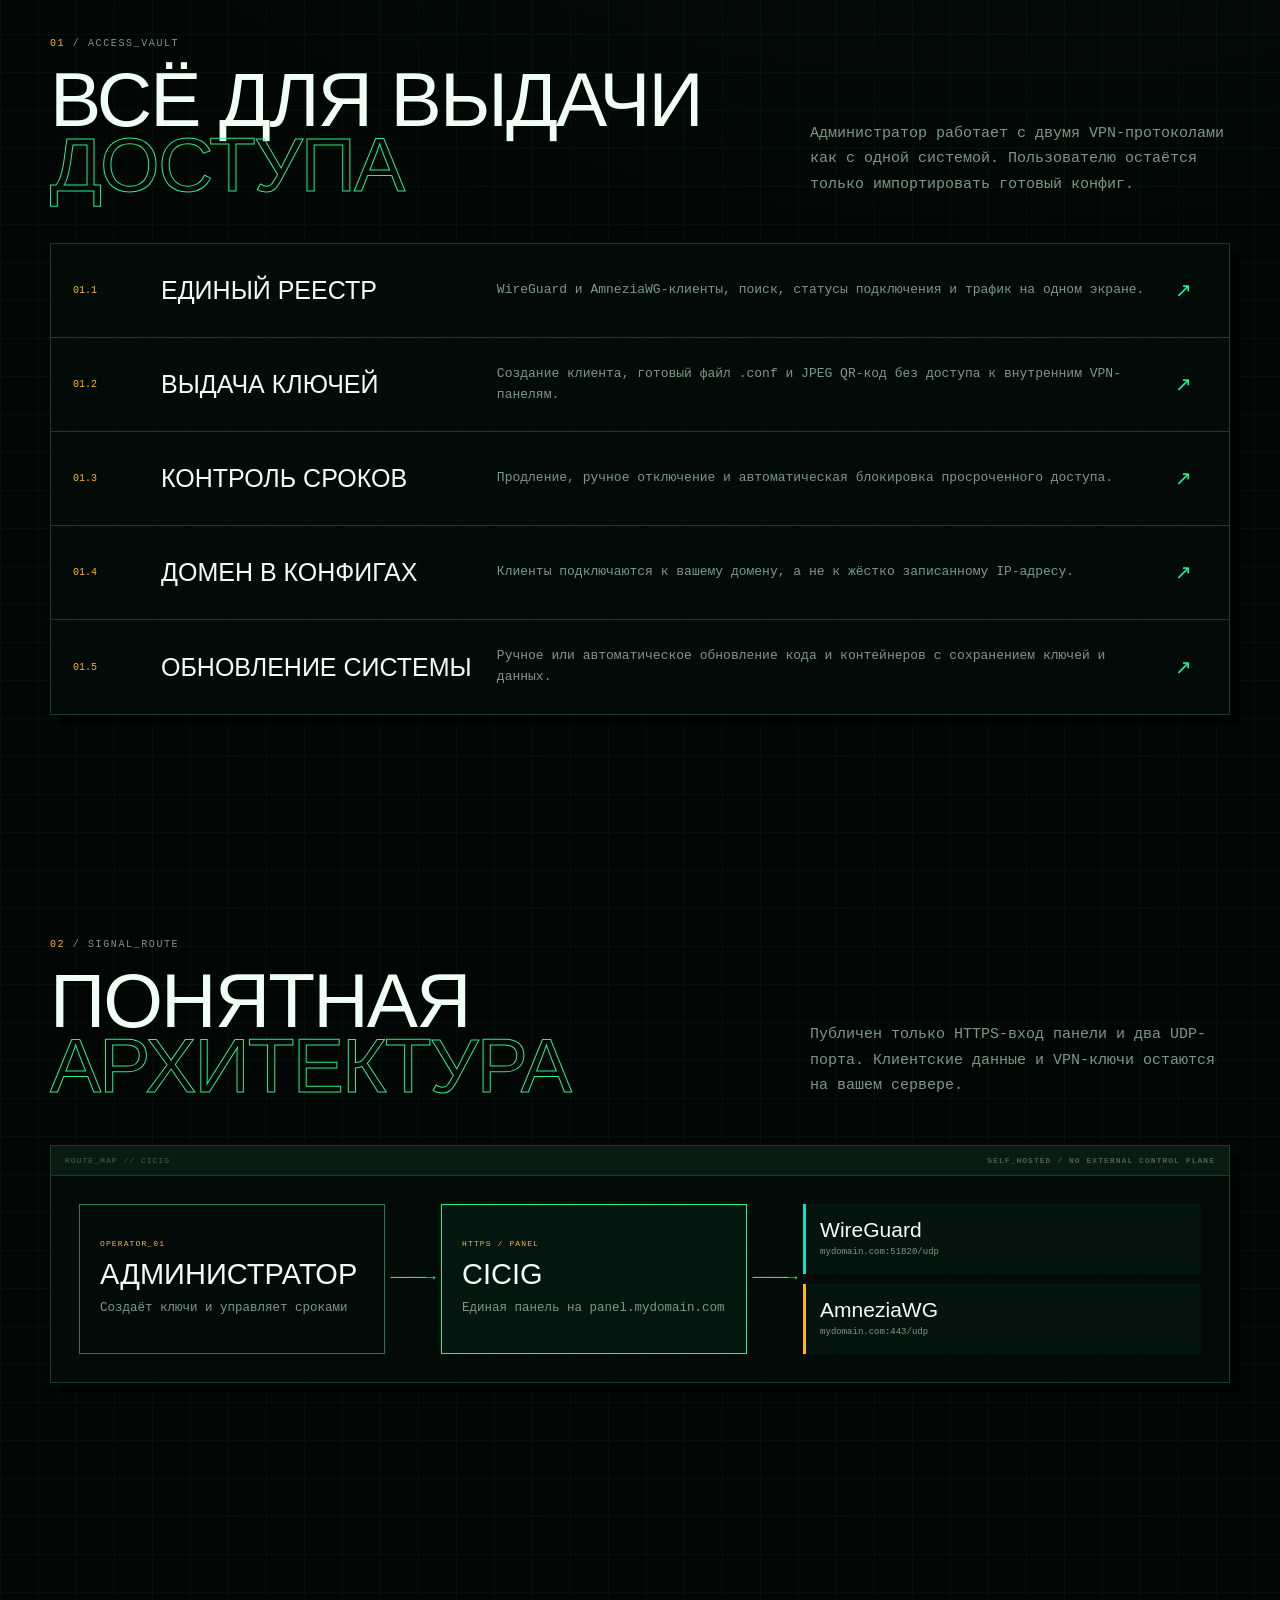
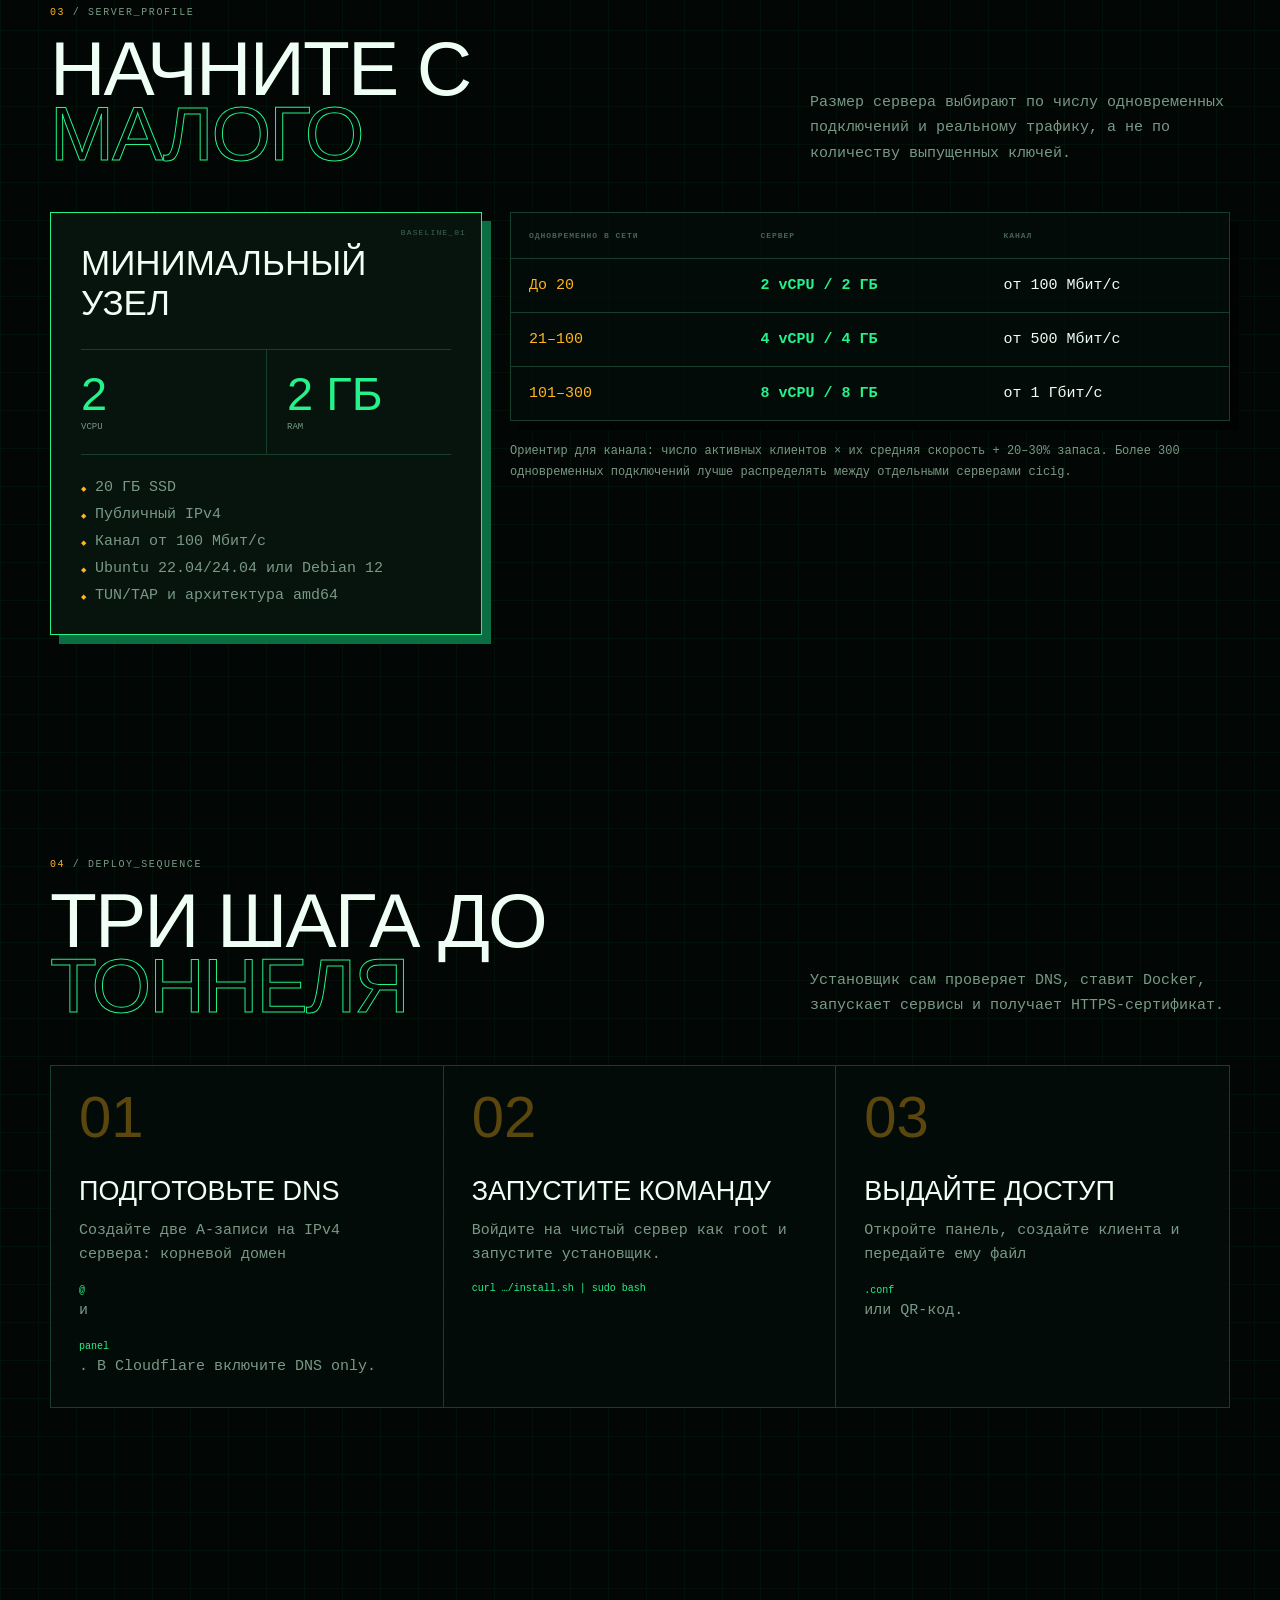
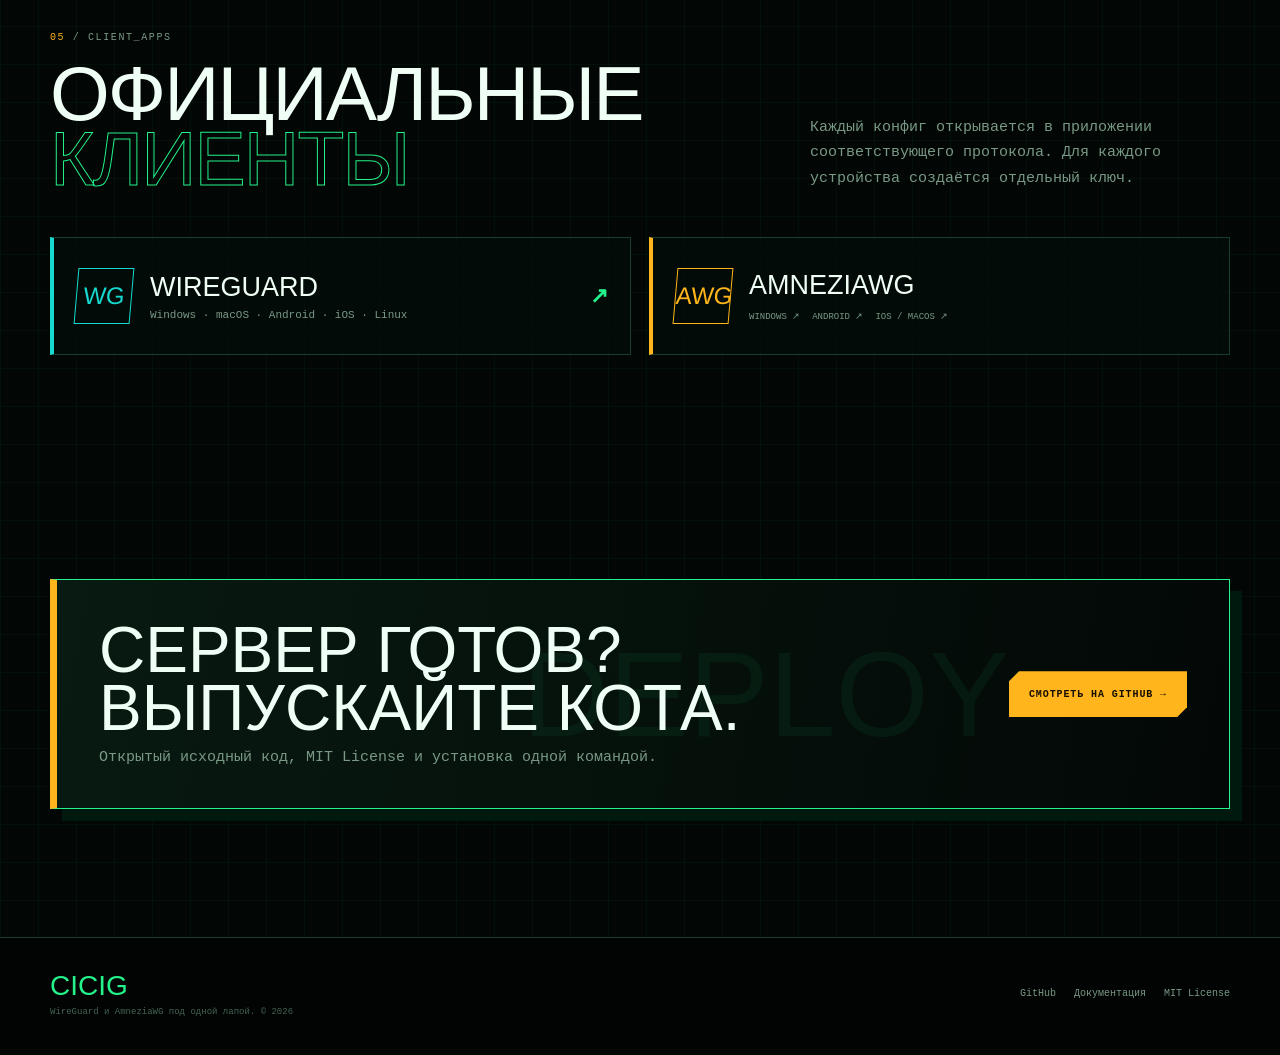
==== commit 71d6ac48: "Showcase the cicig panel in GitHub" ====
--- a/site/index.html
+++ b/site/index.html
@@ -81,6 +81,18 @@
         <article><small>Панель</small><strong>1 домен</strong></article>
         <article><small>Лицензия</small><strong>MIT / OPEN</strong></article>
       </div>
+    </section>
+
+    <section class="content-section showcase">
+      <div id="panel-preview" class="section-head">
+        <div><p class="section-kicker"><span>UI</span> / CONTROL_DECK</p><h2>Панель без <em>лабиринтов</em></h2></div>
+        <p>Два протокола собраны в одном компактном реестре: клиенты, трафик, сроки и быстрые действия видны без переходов по лишним экранам.</p>
+      </div>
+      <figure class="panel-shot">
+        <header><span><i></i><i></i><i></i></span><code>panel.mydomain.com / ACCESS_VAULT</code><b>DEMO_DATA</b></header>
+        <a href="assets/panel-preview.png"><img src="assets/panel-preview.png" loading="lazy" alt="Единая панель управления WireGuard и AmneziaWG в cicig"></a>
+        <figcaption><span>◈ CICIG CONTROL PANEL</span><span>Нажмите, чтобы открыть полный размер ↗</span></figcaption>
+      </figure>
     </section>
 
     <section class="content-section">
--- a/site/styles.css
+++ b/site/styles.css
@@ -247,6 +247,21 @@
 .signal-strip article:first-child { border-left: 1px solid var(--line); }
 .signal-strip small { display: block; color: var(--dim); font-size: 8px; letter-spacing: .13em; text-transform: uppercase; }
 .signal-strip strong { display: block; margin-top: 10px; color: var(--acid); font: 23px var(--display); text-transform: uppercase; }
+
+.showcase { padding-bottom: 0; }
+.panel-shot { margin: 0; border: 1px solid var(--line-bright); background: #020604; box-shadow: 12px 12px 0 #00180d; }
+.panel-shot > header { display: grid; grid-template-columns: auto 1fr auto; align-items: center; gap: 16px; min-height: 40px; padding: 0 14px; border-bottom: 1px solid var(--line); background: var(--panel-strong); }
+.panel-shot > header > span { display: flex; gap: 5px; }
+.panel-shot > header i { width: 7px; height: 7px; background: var(--danger); transform: rotate(45deg); }
+.panel-shot > header i:nth-child(2) { background: var(--amber); }
+.panel-shot > header i:nth-child(3) { background: var(--acid); }
+.panel-shot > header code { color: var(--muted); font-size: 8px; letter-spacing: .1em; }
+.panel-shot > header b { color: var(--amber); font-size: 8px; letter-spacing: .13em; }
+.panel-shot > a { display: block; overflow: hidden; }
+.panel-shot img { display: block; width: 100%; transition: transform .25s ease; }
+.panel-shot > a:hover img { transform: scale(1.008); }
+.panel-shot figcaption { display: flex; justify-content: space-between; gap: 20px; padding: 12px 14px; border-top: 1px solid var(--line); color: var(--dim); font-size: 8px; letter-spacing: .1em; text-transform: uppercase; }
+.panel-shot figcaption span:first-child { color: var(--acid); }
 
 .content-section { width: var(--shell); margin: auto; padding: 112px 0; }
 .section-head { display: grid; grid-template-columns: minmax(0, 1fr) minmax(280px, 420px); gap: 40px; align-items: end; margin-bottom: 46px; }
@@ -378,6 +393,8 @@
   .tunnel-line + .tunnel-line { border-top: 1px solid var(--line); }
   .signal-strip article { min-height: 84px; padding: 16px; }
   .signal-strip strong { font-size: 18px; }
+  .panel-shot > header b { display: none; }
+  .panel-shot figcaption { display: grid; }
   .content-section { padding: 76px 0; }
   .section-head { margin-bottom: 30px; }
   .section-head h2 { font-size: 48px; }
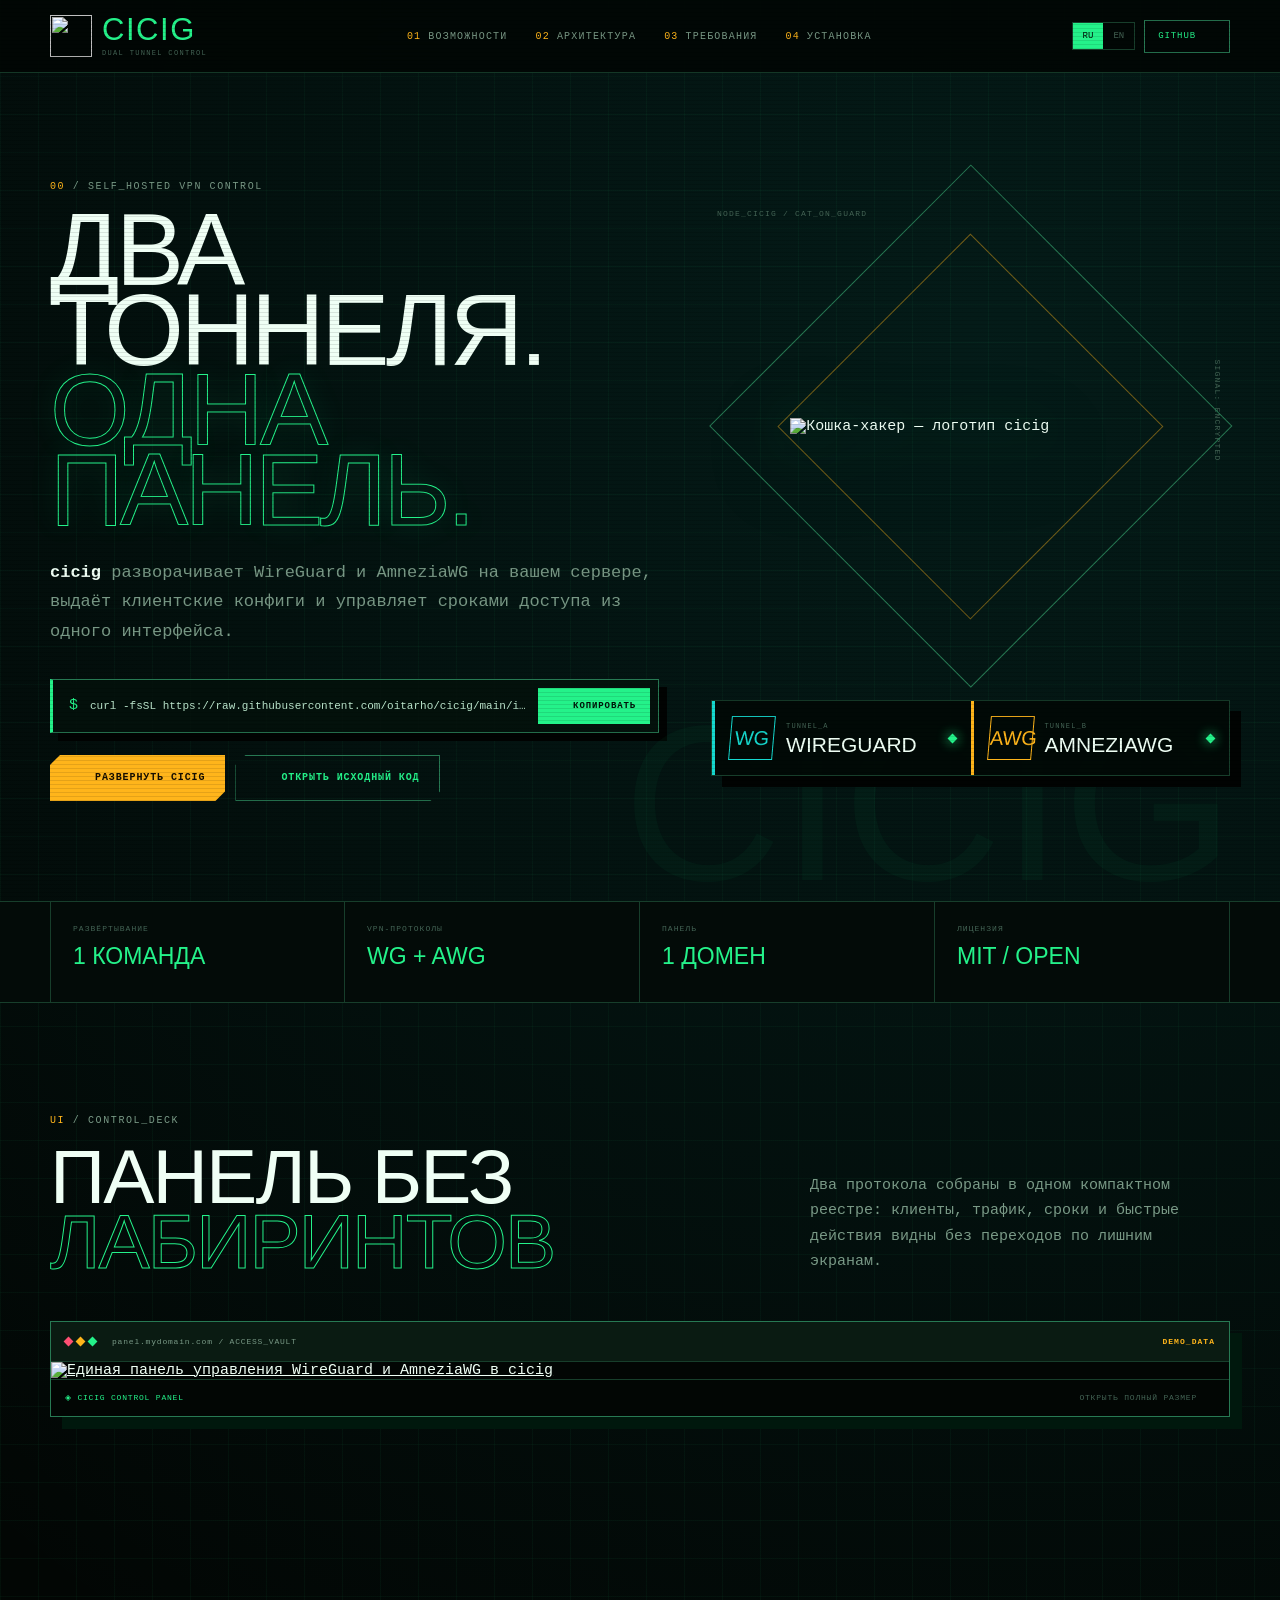
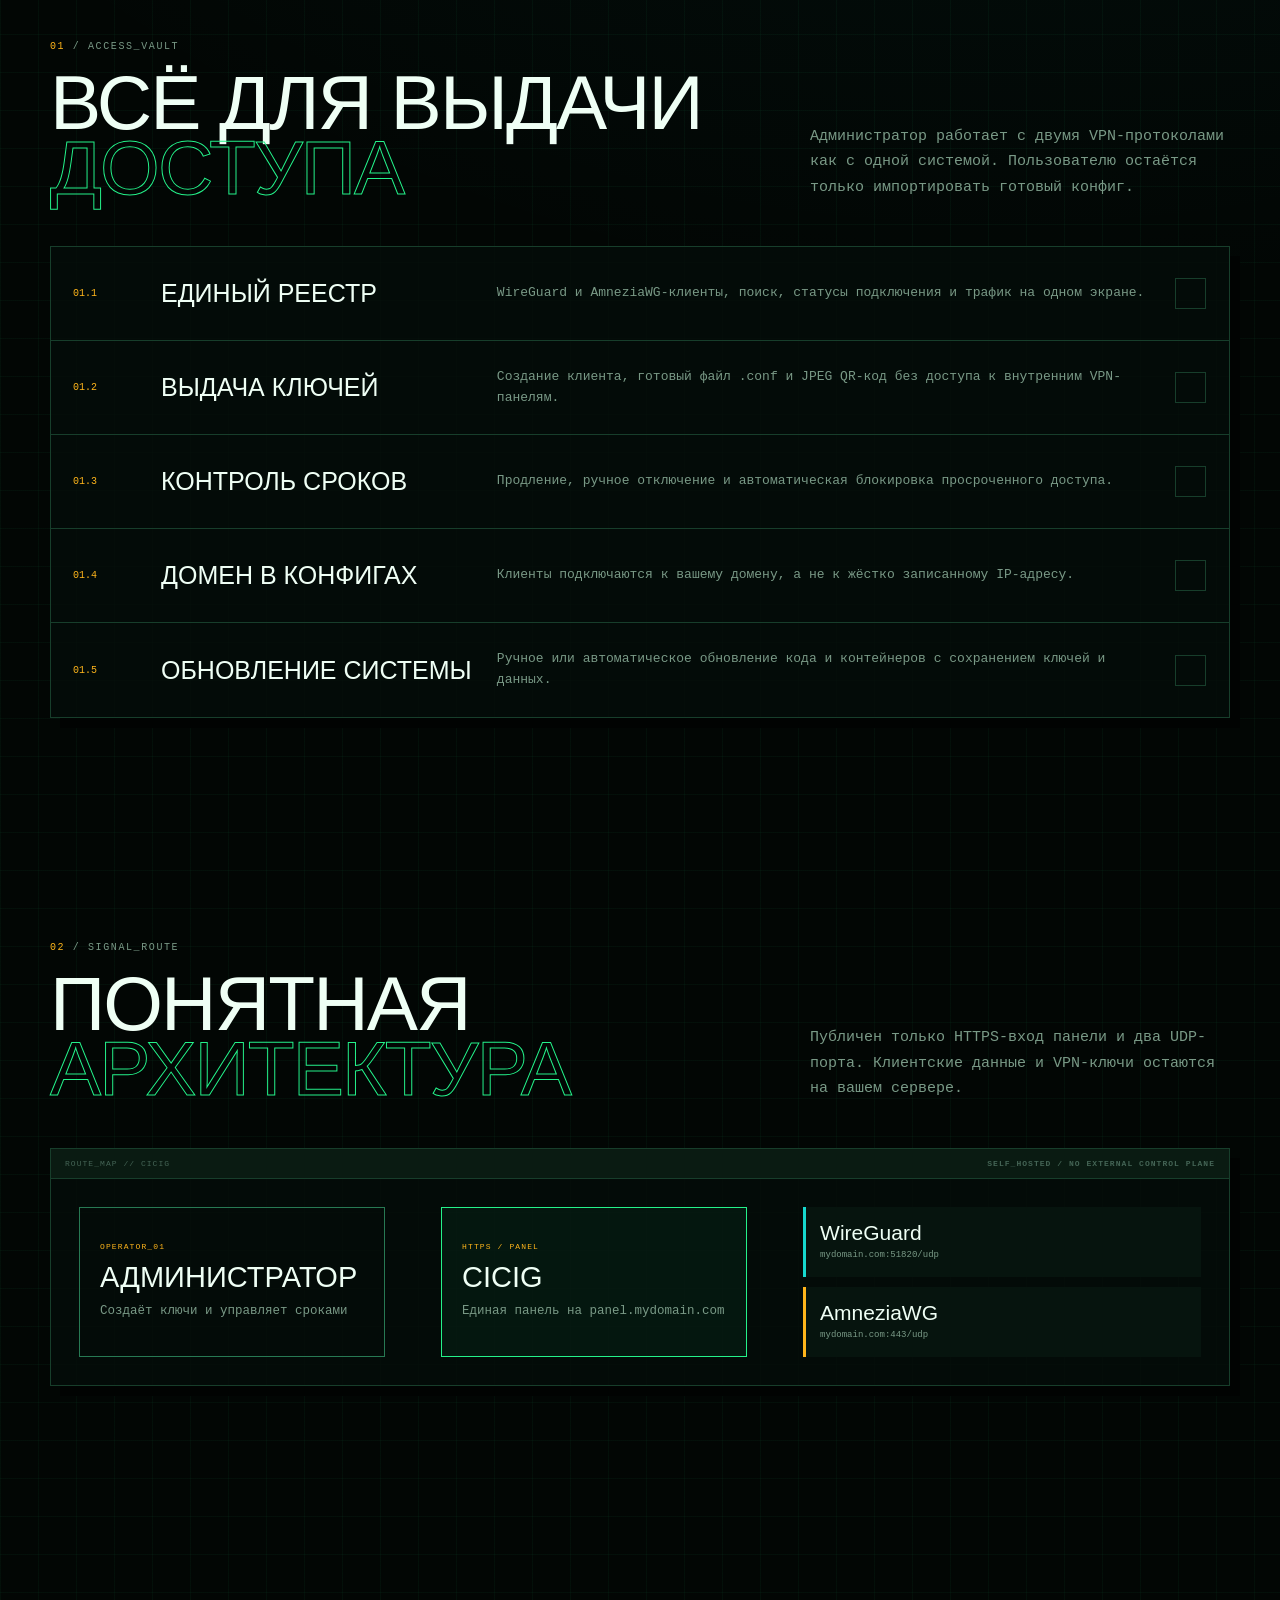
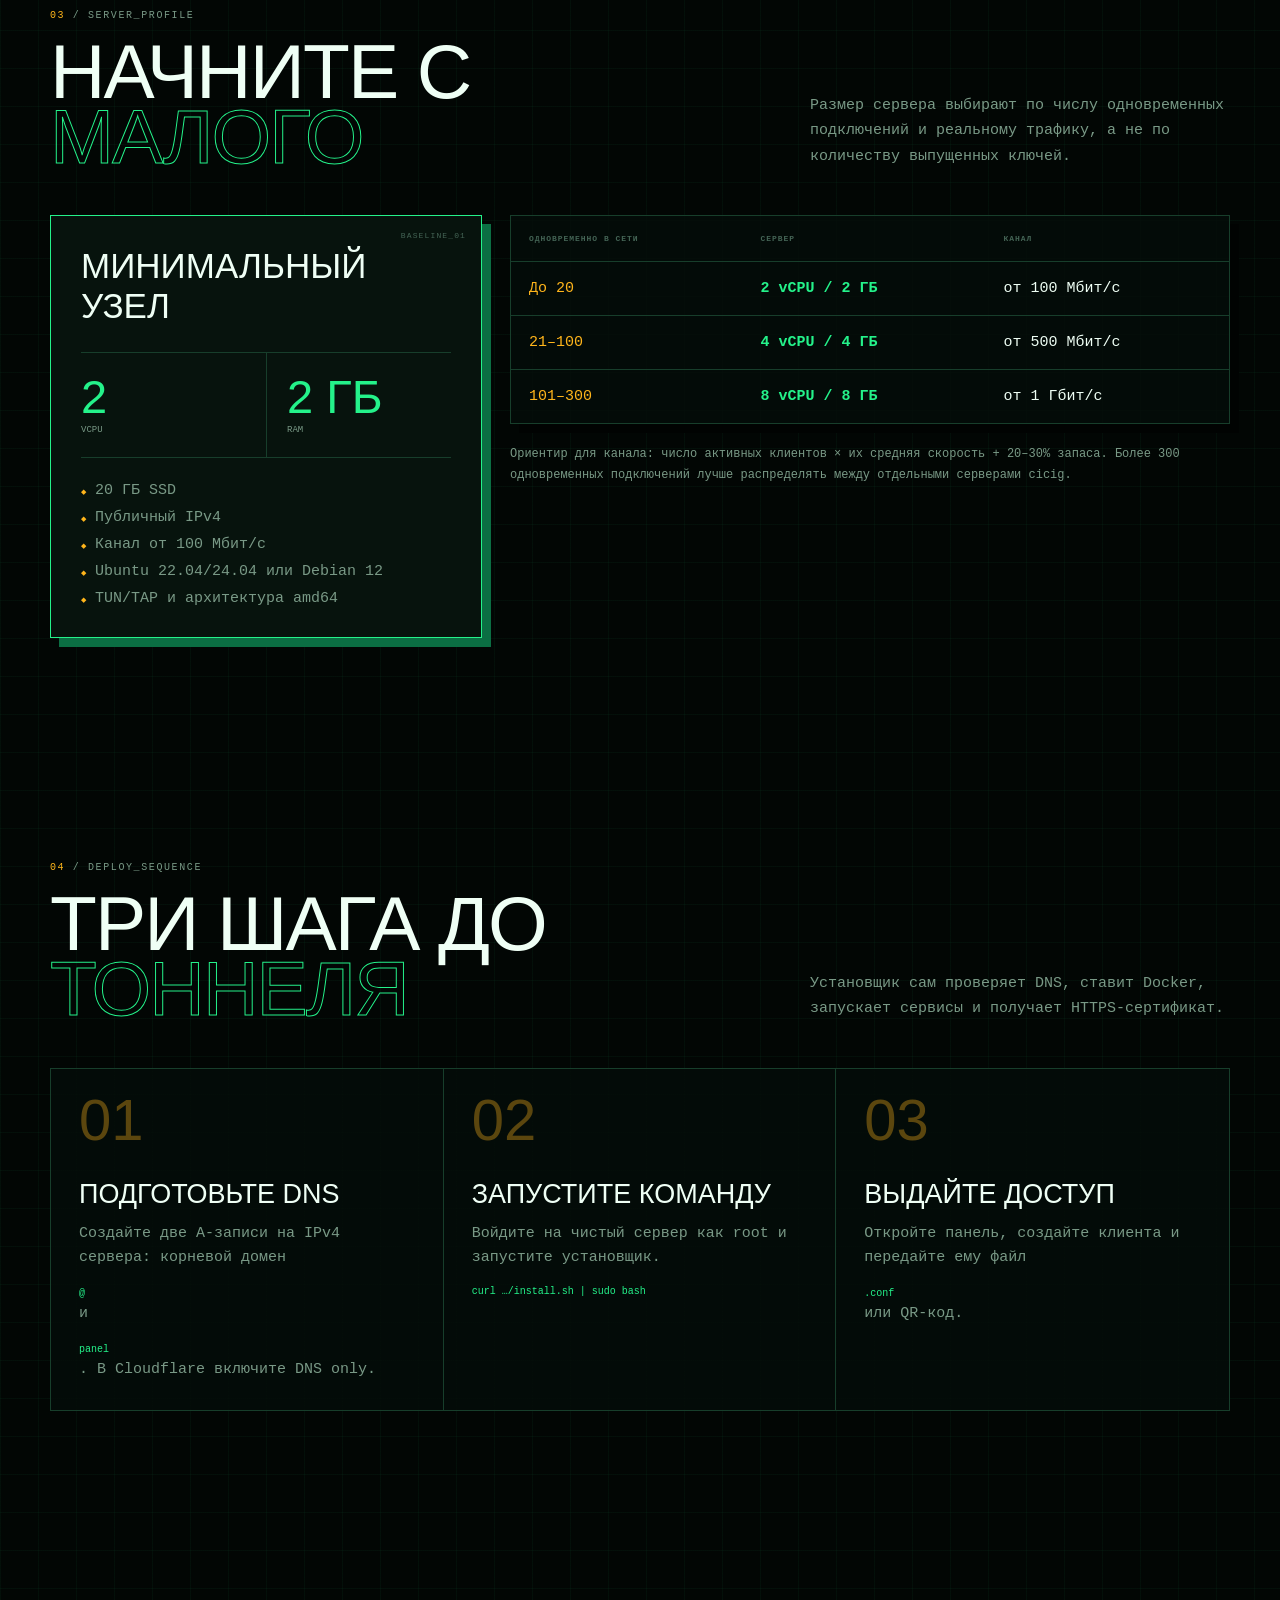
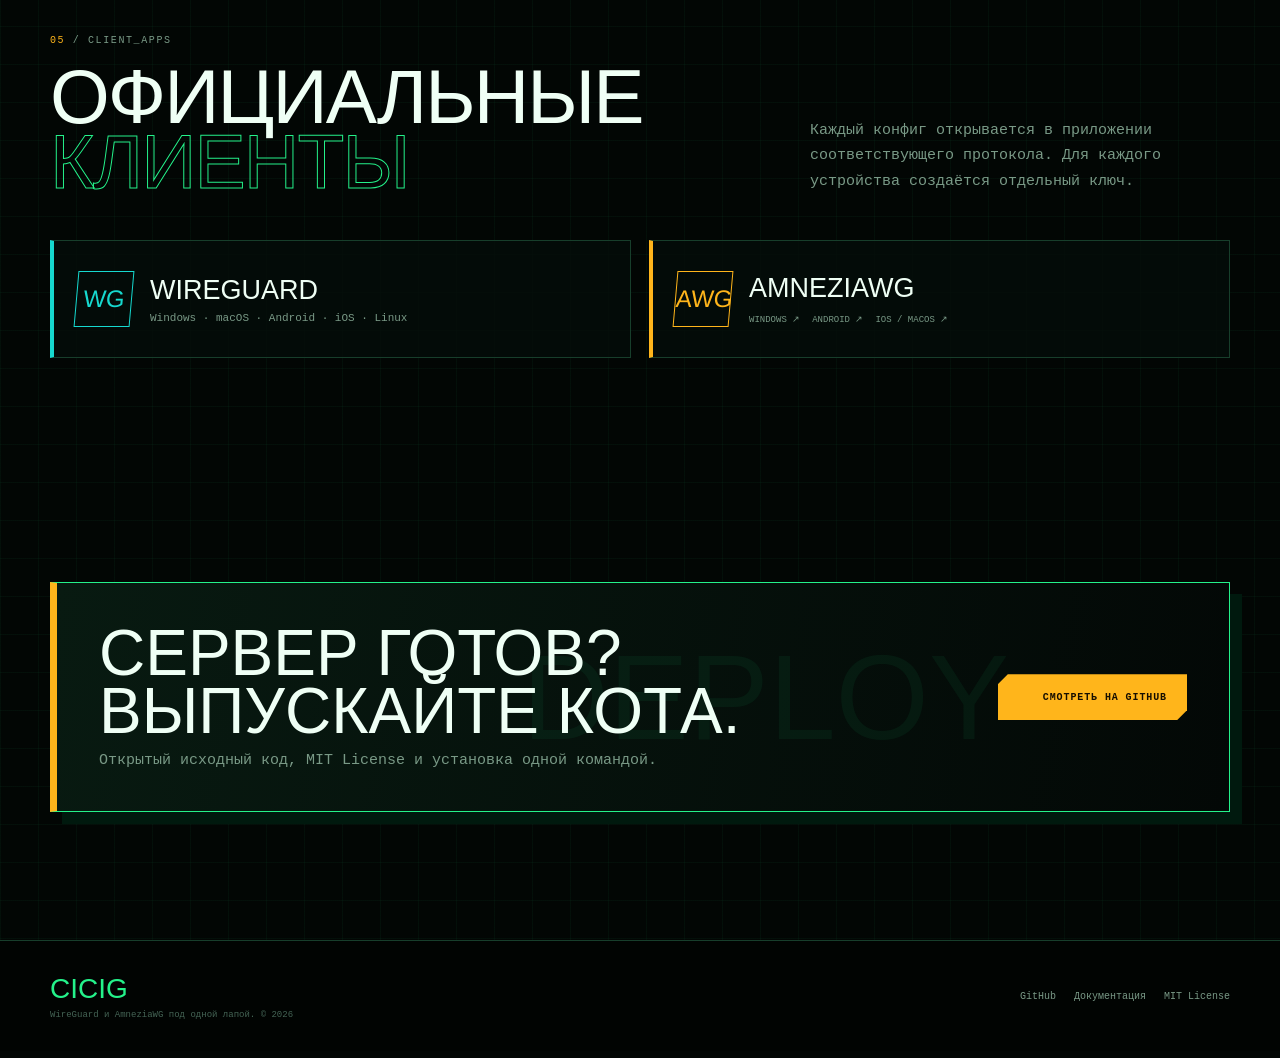
==== commit 17e64a14: "Add Lucide icons across cicig" ====
--- a/site/index.html
+++ b/site/index.html
@@ -39,7 +39,7 @@
       </nav>
       <div class="nav-actions">
         <div class="language-switch" aria-label="Выбор языка"><a class="active" href="./" lang="ru">RU</a><a href="en/" lang="en">EN</a></div>
-        <a class="github-link" href="https://github.com/oitarho/cicig">GitHub ↗</a>
+        <a class="github-link" href="https://github.com/oitarho/cicig">GitHub <svg class="lucide-icon" aria-hidden="true"><use href="assets/lucide.svg#icon-external-link"></use></svg></a>
       </div>
     </div>
   </header>
@@ -54,12 +54,12 @@
         <div class="install-command" aria-label="Команда установки">
           <span>$</span>
           <code>curl -fsSL https://raw.githubusercontent.com/oitarho/cicig/main/install.sh | sudo bash</code>
-          <button class="copy-button" type="button" data-copy="curl -fsSL https://raw.githubusercontent.com/oitarho/cicig/main/install.sh | sudo bash" data-copied="Скопировано">Копировать</button>
+          <button class="copy-button" type="button" data-copy="curl -fsSL https://raw.githubusercontent.com/oitarho/cicig/main/install.sh | sudo bash" data-copied="Скопировано"><svg class="lucide-icon" aria-hidden="true"><use href="assets/lucide.svg#icon-copy"></use></svg><span data-copy-label>Копировать</span></button>
         </div>
 
         <div class="hero-actions">
-          <a class="action-primary" href="#install">Развернуть cicig →</a>
-          <a class="action-secondary" href="https://github.com/oitarho/cicig">Открыть исходный код</a>
+          <a class="action-primary" href="#install"><svg class="lucide-icon" aria-hidden="true"><use href="assets/lucide.svg#icon-rocket"></use></svg> Развернуть cicig</a>
+          <a class="action-secondary" href="https://github.com/oitarho/cicig"><svg class="lucide-icon" aria-hidden="true"><use href="assets/lucide.svg#icon-file-code-2"></use></svg> Открыть исходный код</a>
         </div>
       </div>
 
@@ -91,7 +91,7 @@
       <figure class="panel-shot">
         <header><span><i></i><i></i><i></i></span><code>panel.mydomain.com / ACCESS_VAULT</code><b>DEMO_DATA</b></header>
         <a href="assets/panel-preview.png"><img src="assets/panel-preview.png" loading="lazy" alt="Единая панель управления WireGuard и AmneziaWG в cicig"></a>
-        <figcaption><span>◈ CICIG CONTROL PANEL</span><span>Нажмите, чтобы открыть полный размер ↗</span></figcaption>
+        <figcaption><span>◈ CICIG CONTROL PANEL</span><span>Открыть полный размер <svg class="lucide-icon" aria-hidden="true"><use href="assets/lucide.svg#icon-external-link"></use></svg></span></figcaption>
       </figure>
     </section>
 
@@ -102,11 +102,11 @@
       </div>
 
       <div class="feature-ledger">
-        <article class="feature-row"><span class="feature-index">01.1</span><h3>Единый реестр</h3><p>WireGuard и AmneziaWG-клиенты, поиск, статусы подключения и трафик на одном экране.</p><span class="feature-arrow">↗</span></article>
-        <article class="feature-row"><span class="feature-index">01.2</span><h3>Выдача ключей</h3><p>Создание клиента, готовый файл <code>.conf</code> и JPEG QR-код без доступа к внутренним VPN-панелям.</p><span class="feature-arrow">↗</span></article>
-        <article class="feature-row"><span class="feature-index">01.3</span><h3>Контроль сроков</h3><p>Продление, ручное отключение и автоматическая блокировка просроченного доступа.</p><span class="feature-arrow">↗</span></article>
-        <article class="feature-row"><span class="feature-index">01.4</span><h3>Домен в конфигах</h3><p>Клиенты подключаются к вашему домену, а не к жёстко записанному IP-адресу.</p><span class="feature-arrow">↗</span></article>
-        <article class="feature-row"><span class="feature-index">01.5</span><h3>Обновление системы</h3><p>Ручное или автоматическое обновление кода и контейнеров с сохранением ключей и данных.</p><span class="feature-arrow">↗</span></article>
+        <article class="feature-row"><span class="feature-index">01.1</span><h3>Единый реестр</h3><p>WireGuard и AmneziaWG-клиенты, поиск, статусы подключения и трафик на одном экране.</p><span class="feature-arrow"><svg class="lucide-icon" aria-hidden="true"><use href="assets/lucide.svg#icon-panel-top"></use></svg></span></article>
+        <article class="feature-row"><span class="feature-index">01.2</span><h3>Выдача ключей</h3><p>Создание клиента, готовый файл <code>.conf</code> и JPEG QR-код без доступа к внутренним VPN-панелям.</p><span class="feature-arrow"><svg class="lucide-icon" aria-hidden="true"><use href="assets/lucide.svg#icon-key-round"></use></svg></span></article>
+        <article class="feature-row"><span class="feature-index">01.3</span><h3>Контроль сроков</h3><p>Продление, ручное отключение и автоматическая блокировка просроченного доступа.</p><span class="feature-arrow"><svg class="lucide-icon" aria-hidden="true"><use href="assets/lucide.svg#icon-calendar-clock"></use></svg></span></article>
+        <article class="feature-row"><span class="feature-index">01.4</span><h3>Домен в конфигах</h3><p>Клиенты подключаются к вашему домену, а не к жёстко записанному IP-адресу.</p><span class="feature-arrow"><svg class="lucide-icon" aria-hidden="true"><use href="assets/lucide.svg#icon-globe-2"></use></svg></span></article>
+        <article class="feature-row"><span class="feature-index">01.5</span><h3>Обновление системы</h3><p>Ручное или автоматическое обновление кода и контейнеров с сохранением ключей и данных.</p><span class="feature-arrow"><svg class="lucide-icon" aria-hidden="true"><use href="assets/lucide.svg#icon-refresh-cw"></use></svg></span></article>
       </div>
     </section>
 
@@ -120,9 +120,9 @@
         <header class="architecture-head"><span>ROUTE_MAP // CICIG</span><b>SELF_HOSTED / NO EXTERNAL CONTROL PLANE</b></header>
         <div class="flow">
           <div class="flow-node"><span>OPERATOR_01</span><strong>Администратор</strong><small>Создаёт ключи и управляет сроками</small></div>
-          <div class="flow-arrow">────→</div>
+          <div class="flow-arrow"><svg class="lucide-icon" aria-hidden="true"><use href="assets/lucide.svg#icon-arrow-right"></use></svg></div>
           <div class="flow-node highlight"><span>HTTPS / PANEL</span><strong>cicig</strong><small>Единая панель на panel.mydomain.com</small></div>
-          <div class="flow-arrow">────→</div>
+          <div class="flow-arrow"><svg class="lucide-icon" aria-hidden="true"><use href="assets/lucide.svg#icon-arrow-right"></use></svg></div>
           <div class="split-node"><div><b>WireGuard</b><code>mydomain.com:51820/udp</code></div><div><b>AmneziaWG</b><code>mydomain.com:443/udp</code></div></div>
         </div>
       </div>
@@ -173,13 +173,13 @@
         <p>Каждый конфиг открывается в приложении соответствующего протокола. Для каждого устройства создаётся отдельный ключ.</p>
       </div>
       <div class="client-rails">
-        <a class="client-rail" href="https://www.wireguard.com/install/"><span>WG</span><div><h3>WireGuard</h3><p>Windows · macOS · Android · iOS · Linux</p></div><b>↗</b></a>
+        <a class="client-rail" href="https://www.wireguard.com/install/"><span>WG</span><div><h3>WireGuard</h3><p>Windows · macOS · Android · iOS · Linux</p></div><b><svg class="lucide-icon" aria-hidden="true"><use href="assets/lucide.svg#icon-external-link"></use></svg></b></a>
         <article class="client-rail awg"><span>AWG</span><div><h3>AmneziaWG</h3><nav class="client-platforms" aria-label="Скачать AmneziaWG"><a href="https://github.com/amnezia-vpn/amneziawg-windows-client/releases/latest">Windows ↗</a><a href="https://play.google.com/store/apps/details?id=org.amnezia.awg">Android ↗</a><a href="https://apps.apple.com/app/amneziawg/id6478942365">iOS / macOS ↗</a></nav></div></article>
       </div>
     </section>
 
     <section class="content-section final-cta">
-      <div class="cta-shell"><div><h2>Сервер готов? Выпускайте кота.</h2><p>Открытый исходный код, MIT License и установка одной командой.</p></div><a class="action-primary" href="https://github.com/oitarho/cicig">Смотреть на GitHub →</a></div>
+      <div class="cta-shell"><div><h2>Сервер готов? Выпускайте кота.</h2><p>Открытый исходный код, MIT License и установка одной командой.</p></div><a class="action-primary" href="https://github.com/oitarho/cicig"><svg class="lucide-icon" aria-hidden="true"><use href="assets/lucide.svg#icon-rocket"></use></svg> Смотреть на GitHub</a></div>
     </section>
   </main>
 
--- a/site/styles.css
+++ b/site/styles.css
@@ -51,6 +51,15 @@
 button, input { font: inherit; }
 img { max-width: 100%; }
 
+.lucide-icon {
+  display: inline-block;
+  flex: 0 0 auto;
+  width: 1em;
+  height: 1em;
+  overflow: visible;
+  vertical-align: -.14em;
+}
+
 .skip-link {
   position: fixed;
   z-index: 100;
@@ -106,6 +115,9 @@
 .language-switch a.active { background: var(--acid); color: #011208; }
 
 .github-link {
+  display: inline-flex;
+  align-items: center;
+  gap: 7px;
   padding: 9px 13px;
   border: 1px solid var(--line-bright);
   color: var(--acid);
@@ -114,6 +126,7 @@
   text-decoration: none;
   text-transform: uppercase;
 }
+.github-link .lucide-icon { width: 13px; height: 13px; }
 .github-link:hover { border-color: var(--acid); background: var(--acid); color: #011208; }
 
 .hero {
@@ -181,7 +194,8 @@
 }
 .install-command > span { color: var(--acid); }
 .install-command code { overflow: hidden; color: #bee9cf; font-size: 11px; text-overflow: ellipsis; white-space: nowrap; }
-.copy-button { padding: 11px 14px; border: 0; background: var(--acid); color: #011208; cursor: pointer; font-size: 9px; font-weight: 800; letter-spacing: .1em; text-transform: uppercase; }
+.copy-button { display: inline-flex; align-items: center; justify-content: center; gap: 7px; padding: 11px 14px; border: 0; background: var(--acid); color: #011208; cursor: pointer; font-size: 9px; font-weight: 800; letter-spacing: .1em; text-transform: uppercase; }
+.copy-button .lucide-icon { width: 14px; height: 14px; }
 .copy-button:hover { background: var(--amber); }
 
 .hero-actions { display: flex; gap: 10px; margin-top: 22px; }
@@ -189,6 +203,7 @@
   display: inline-flex;
   align-items: center;
   justify-content: center;
+  gap: 9px;
   min-height: 46px;
   padding: 0 20px;
   font-size: 10px;
@@ -198,6 +213,7 @@
   text-transform: uppercase;
   clip-path: polygon(10px 0, 100% 0, 100% calc(100% - 10px), calc(100% - 10px) 100%, 0 100%, 0 10px);
 }
+.action-primary .lucide-icon, .action-secondary .lucide-icon { width: 16px; height: 16px; }
 .action-primary { background: var(--amber); color: #160e00; }
 .action-primary:hover { background: var(--acid); }
 .action-secondary { border: 1px solid var(--line-bright); color: var(--acid); }
@@ -262,6 +278,8 @@
 .panel-shot > a:hover img { transform: scale(1.008); }
 .panel-shot figcaption { display: flex; justify-content: space-between; gap: 20px; padding: 12px 14px; border-top: 1px solid var(--line); color: var(--dim); font-size: 8px; letter-spacing: .1em; text-transform: uppercase; }
 .panel-shot figcaption span:first-child { color: var(--acid); }
+.panel-shot figcaption span { display: inline-flex; align-items: center; gap: 6px; }
+.panel-shot figcaption .lucide-icon { width: 12px; height: 12px; }
 
 .content-section { width: var(--shell); margin: auto; padding: 112px 0; }
 .section-head { display: grid; grid-template-columns: minmax(0, 1fr) minmax(280px, 420px); gap: 40px; align-items: end; margin-bottom: 46px; }
@@ -277,7 +295,8 @@
 .feature-index { color: var(--amber); font-size: 10px; }
 .feature-row h3 { margin: 0; font: 25px/1 var(--display); text-transform: uppercase; }
 .feature-row p { margin: 0; color: var(--muted); font-size: 13px; line-height: 1.6; }
-.feature-arrow { color: var(--acid); font-size: 20px; }
+.feature-arrow { display: grid; place-items: center; width: 31px; height: 31px; border: 1px solid var(--line); color: var(--acid); font-size: 20px; }
+.feature-arrow .lucide-icon { width: 16px; height: 16px; }
 
 .architecture { position: relative; border: 1px solid var(--line); background: rgb(4 13 9 / 82%); box-shadow: 10px 10px 0 #010302; }
 .architecture-head { display: flex; justify-content: space-between; padding: 10px 14px; border-bottom: 1px solid var(--line); background: var(--panel-strong); color: var(--dim); font-size: 8px; letter-spacing: .13em; }
@@ -288,6 +307,7 @@
 .flow-node strong { margin-top: 12px; font: 29px/1 var(--display); text-transform: uppercase; }
 .flow-node small { margin-top: 10px; color: var(--muted); line-height: 1.5; }
 .flow-arrow { display: grid; place-items: center; width: 56px; color: var(--acid); }
+.flow-arrow .lucide-icon { width: 24px; height: 24px; }
 .split-node { display: grid; gap: 10px; }
 .split-node div { padding: 14px; border-left: 3px solid var(--cyan); background: #06140e; }
 .split-node div:last-child { border-left-color: var(--amber); }
@@ -329,6 +349,7 @@
 .client-rail h3 { margin: 0; font: 27px var(--display); text-transform: uppercase; }
 .client-rail p { margin: 6px 0 0; color: var(--muted); font-size: 11px; }
 .client-rail b { color: var(--acid); font-size: 22px; }
+.client-rail b .lucide-icon { width: 20px; height: 20px; }
 .client-rail:hover { border-color: var(--acid); background: var(--panel-strong); }
 .client-platforms { display: flex; flex-wrap: wrap; gap: 6px 12px; margin-top: 10px; }
 .client-platforms a { color: var(--muted); font-size: 9px; text-decoration: none; text-transform: uppercase; }
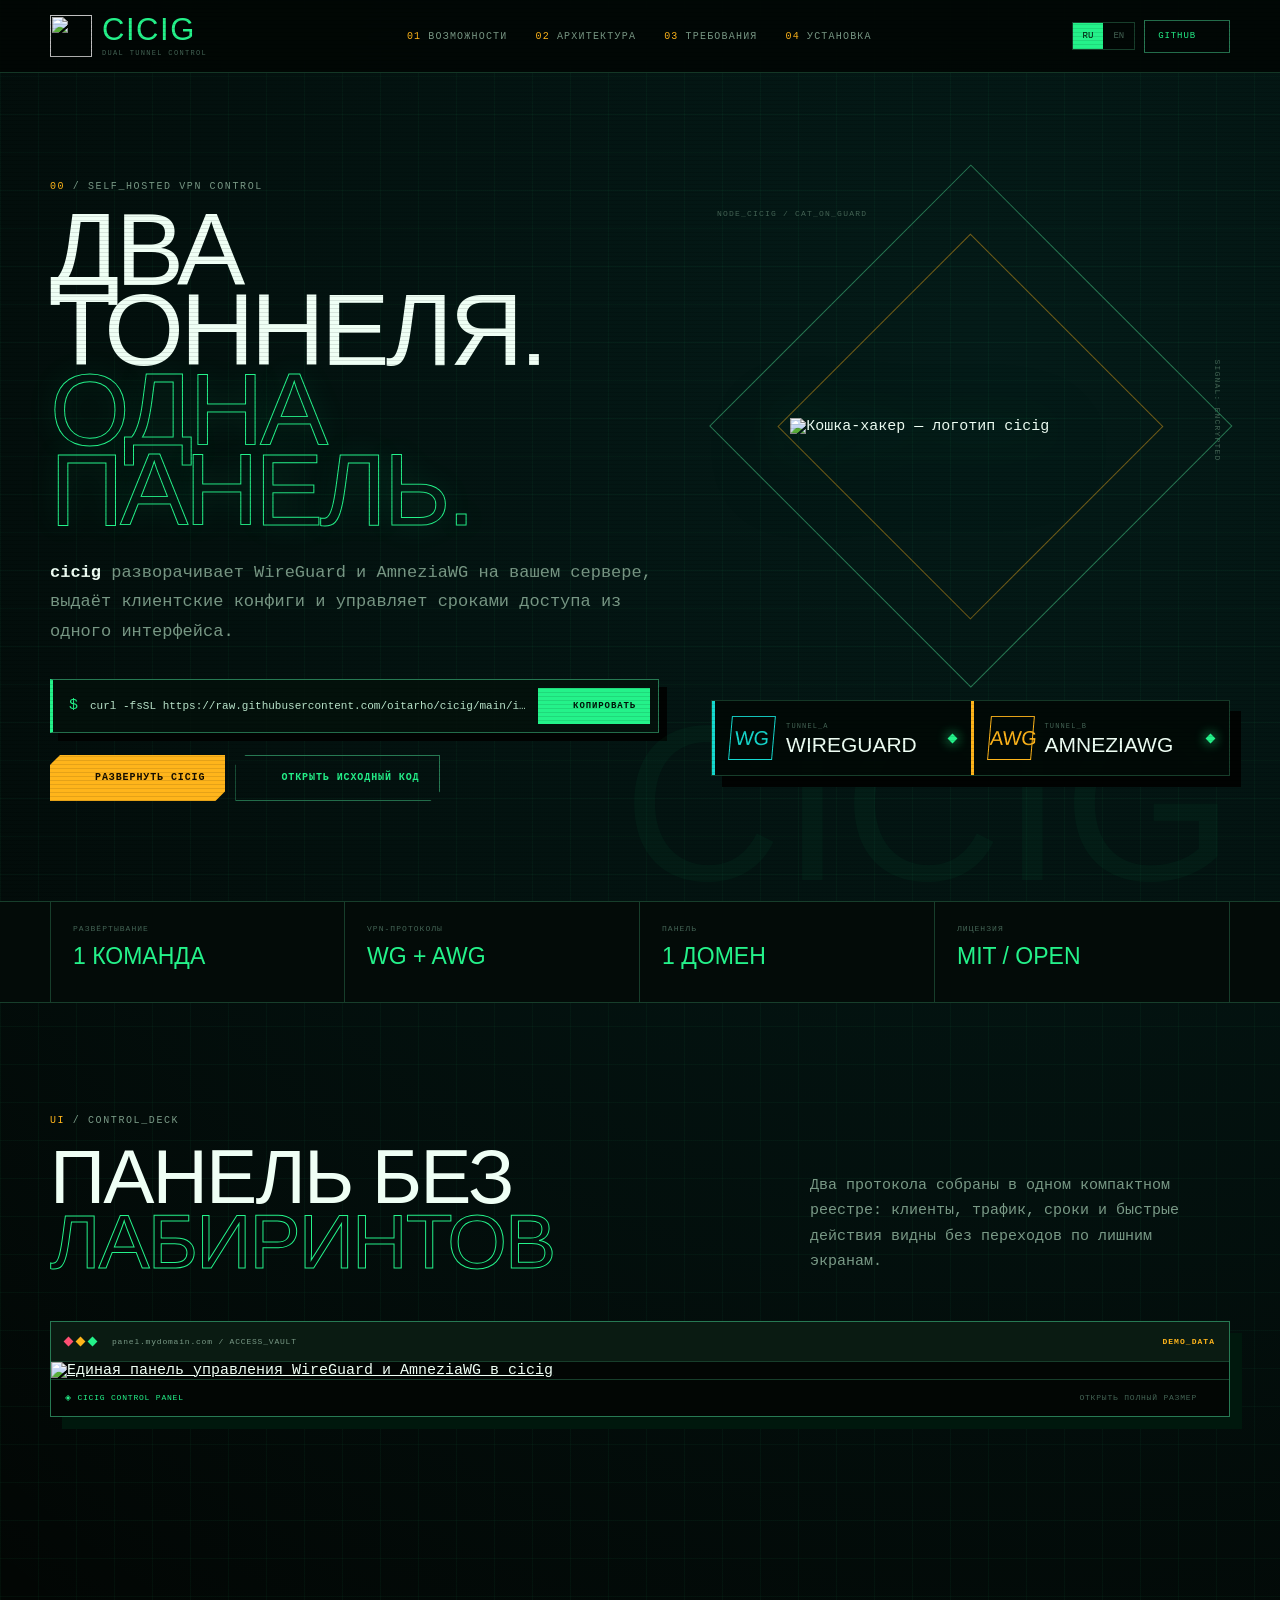
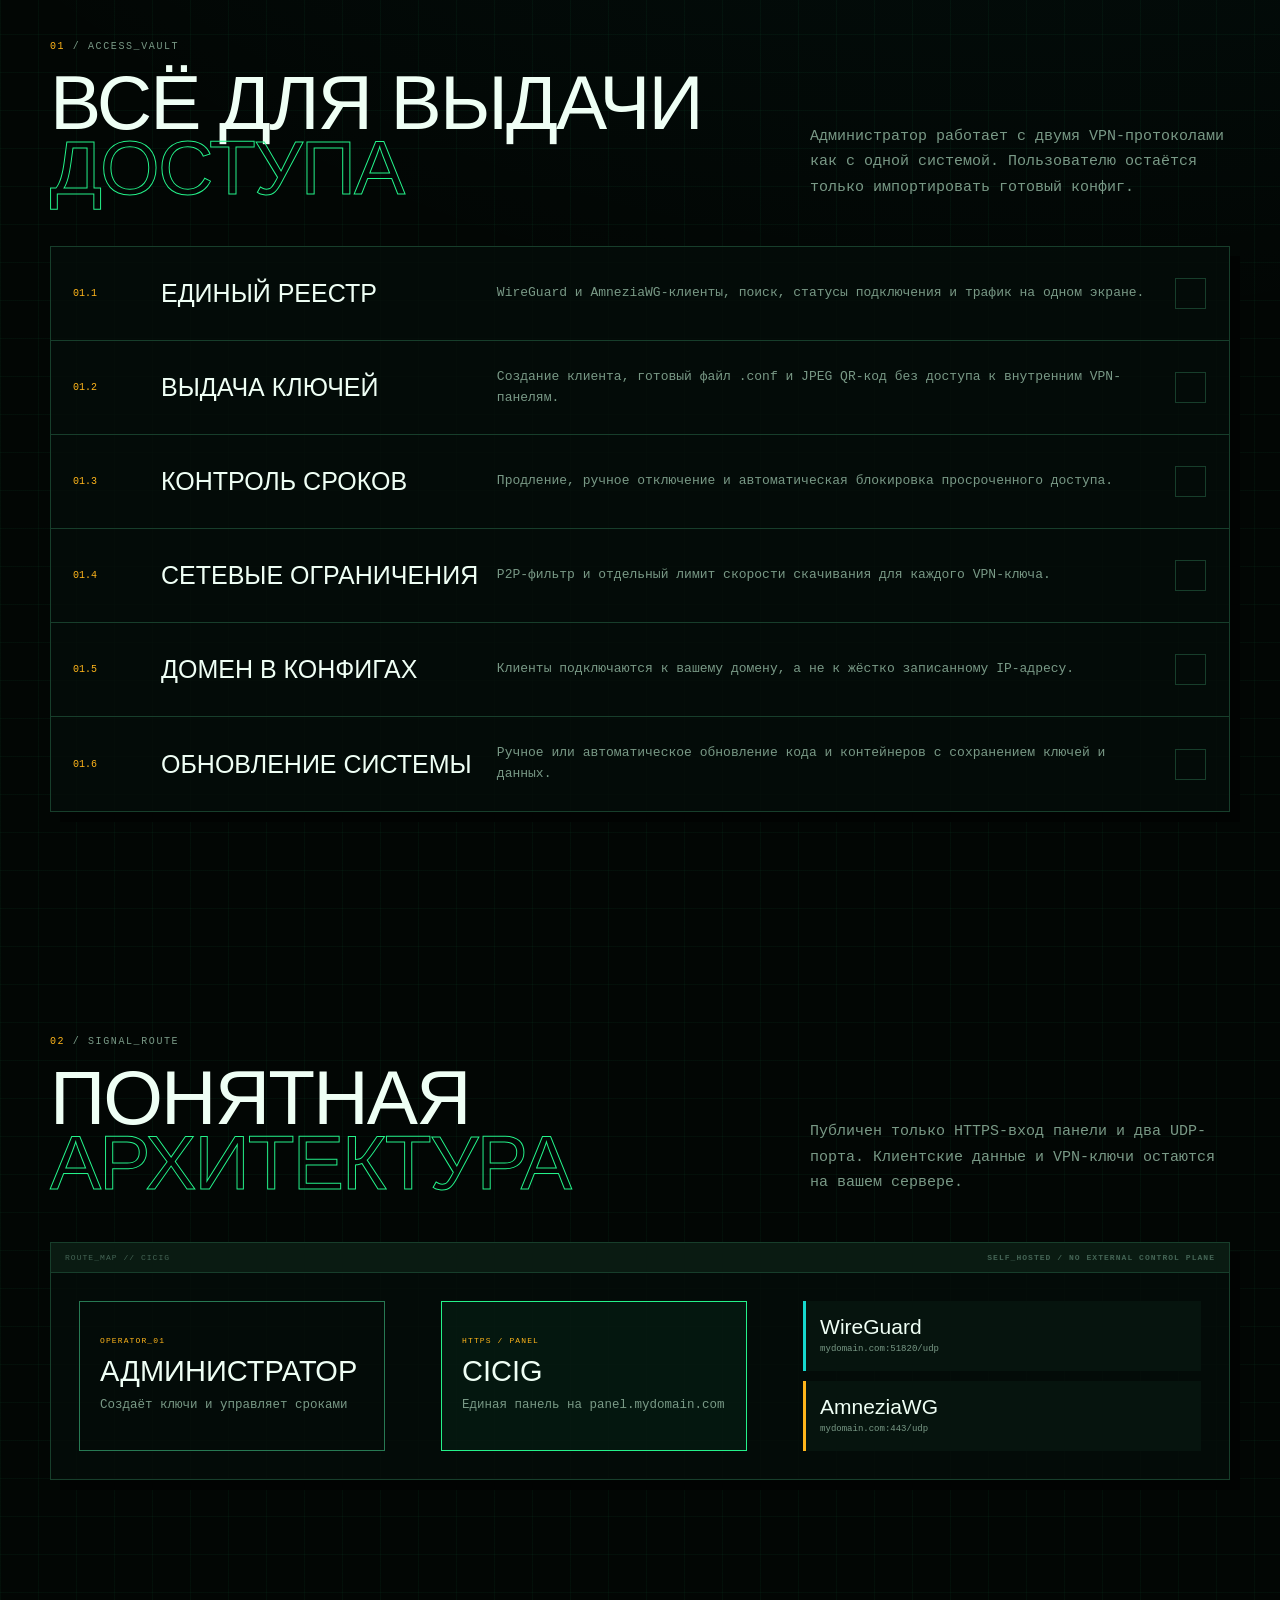
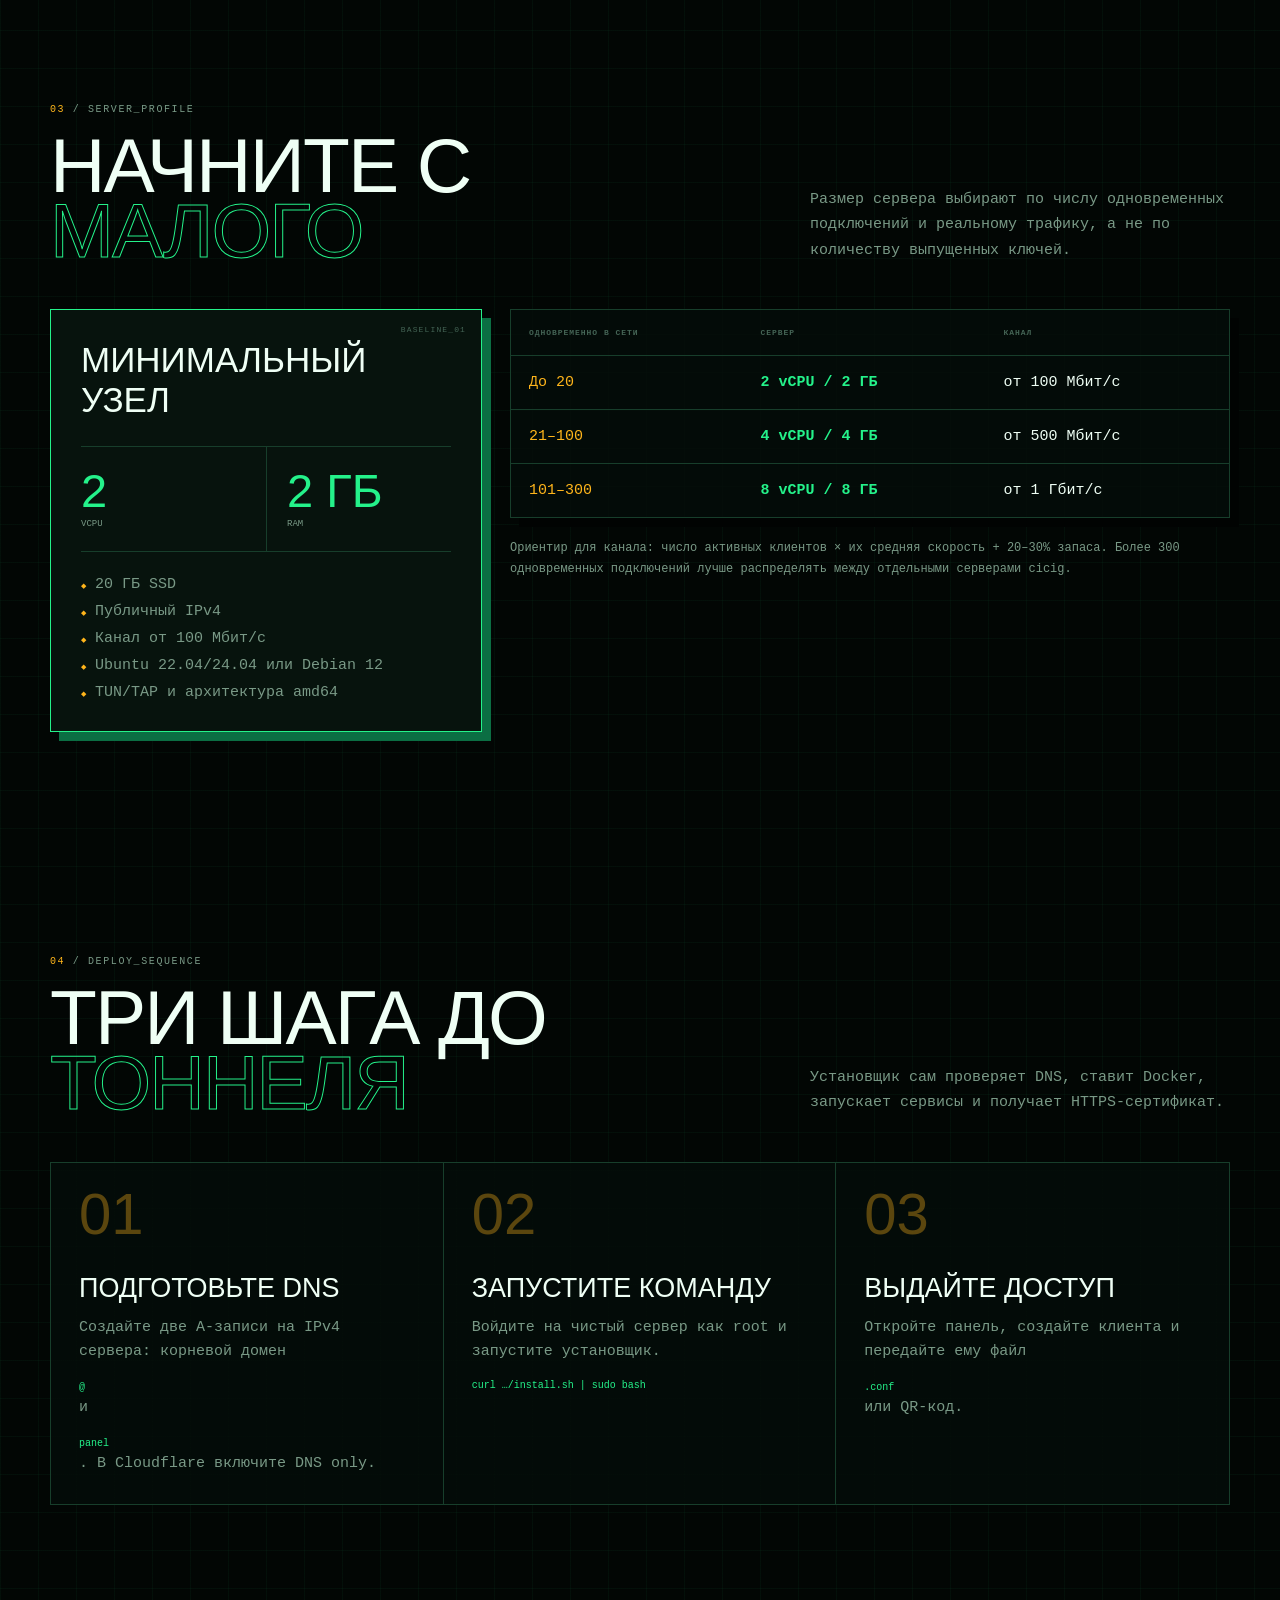
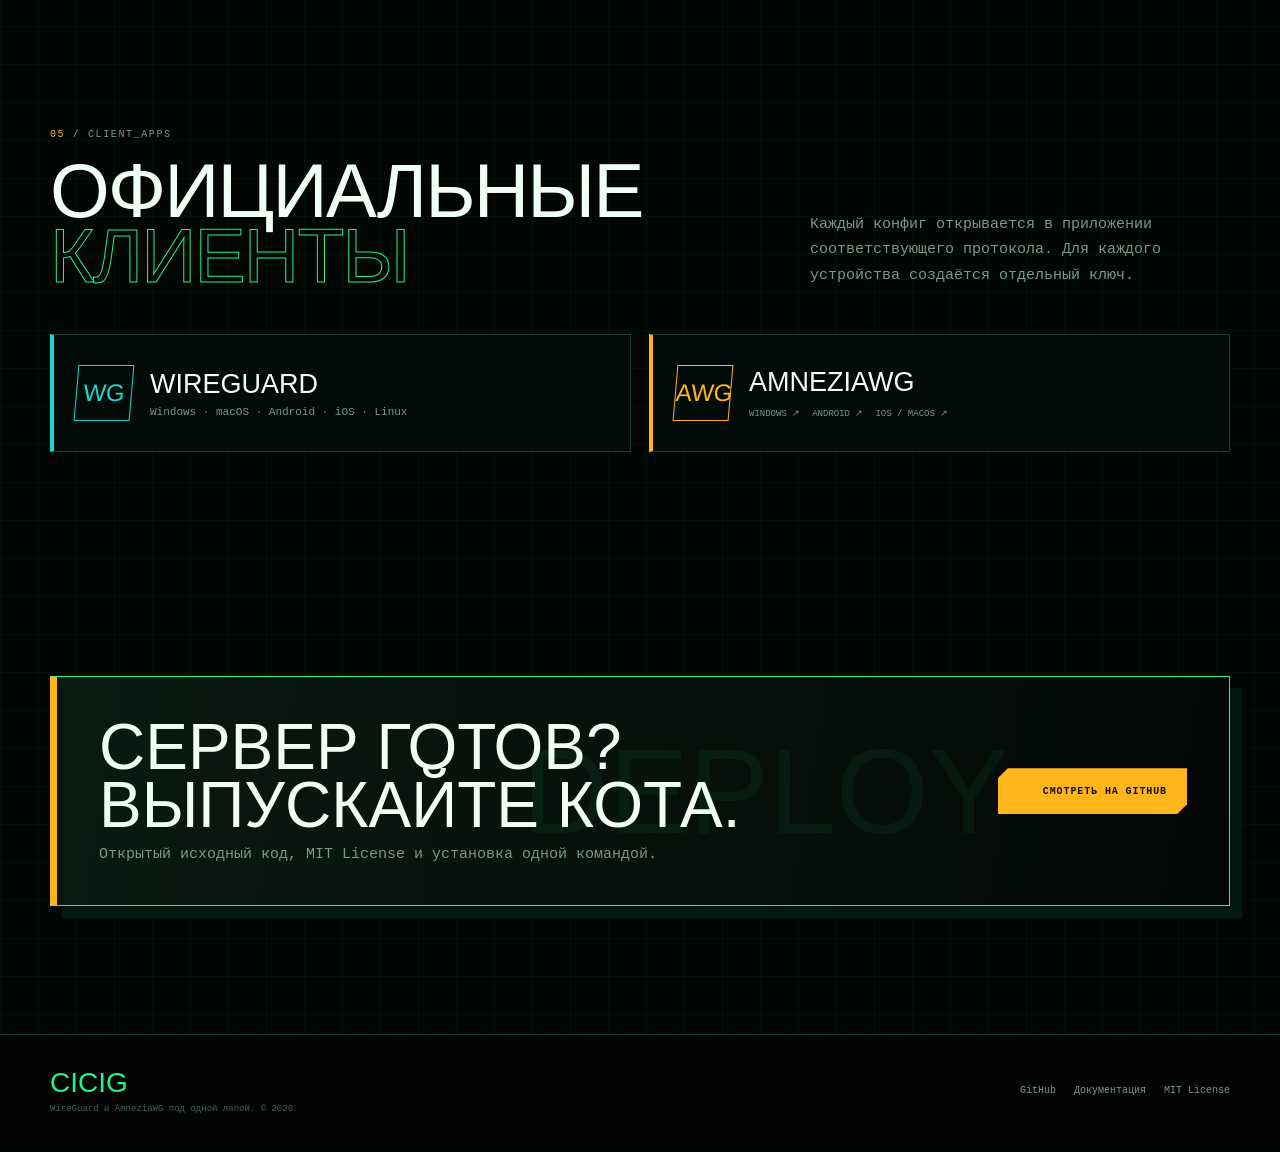
==== commit c42d7bc2: "Add per-client P2P and download limits" ====
--- a/site/index.html
+++ b/site/index.html
@@ -105,8 +105,9 @@
         <article class="feature-row"><span class="feature-index">01.1</span><h3>Единый реестр</h3><p>WireGuard и AmneziaWG-клиенты, поиск, статусы подключения и трафик на одном экране.</p><span class="feature-arrow"><svg class="lucide-icon" aria-hidden="true"><use href="assets/lucide.svg#icon-panel-top"></use></svg></span></article>
         <article class="feature-row"><span class="feature-index">01.2</span><h3>Выдача ключей</h3><p>Создание клиента, готовый файл <code>.conf</code> и JPEG QR-код без доступа к внутренним VPN-панелям.</p><span class="feature-arrow"><svg class="lucide-icon" aria-hidden="true"><use href="assets/lucide.svg#icon-key-round"></use></svg></span></article>
         <article class="feature-row"><span class="feature-index">01.3</span><h3>Контроль сроков</h3><p>Продление, ручное отключение и автоматическая блокировка просроченного доступа.</p><span class="feature-arrow"><svg class="lucide-icon" aria-hidden="true"><use href="assets/lucide.svg#icon-calendar-clock"></use></svg></span></article>
-        <article class="feature-row"><span class="feature-index">01.4</span><h3>Домен в конфигах</h3><p>Клиенты подключаются к вашему домену, а не к жёстко записанному IP-адресу.</p><span class="feature-arrow"><svg class="lucide-icon" aria-hidden="true"><use href="assets/lucide.svg#icon-globe-2"></use></svg></span></article>
-        <article class="feature-row"><span class="feature-index">01.5</span><h3>Обновление системы</h3><p>Ручное или автоматическое обновление кода и контейнеров с сохранением ключей и данных.</p><span class="feature-arrow"><svg class="lucide-icon" aria-hidden="true"><use href="assets/lucide.svg#icon-refresh-cw"></use></svg></span></article>
+        <article class="feature-row"><span class="feature-index">01.4</span><h3>Сетевые ограничения</h3><p>P2P-фильтр и отдельный лимит скорости скачивания для каждого VPN-ключа.</p><span class="feature-arrow"><svg class="lucide-icon" aria-hidden="true"><use href="assets/lucide.svg#icon-lock-keyhole"></use></svg></span></article>
+        <article class="feature-row"><span class="feature-index">01.5</span><h3>Домен в конфигах</h3><p>Клиенты подключаются к вашему домену, а не к жёстко записанному IP-адресу.</p><span class="feature-arrow"><svg class="lucide-icon" aria-hidden="true"><use href="assets/lucide.svg#icon-globe-2"></use></svg></span></article>
+        <article class="feature-row"><span class="feature-index">01.6</span><h3>Обновление системы</h3><p>Ручное или автоматическое обновление кода и контейнеров с сохранением ключей и данных.</p><span class="feature-arrow"><svg class="lucide-icon" aria-hidden="true"><use href="assets/lucide.svg#icon-refresh-cw"></use></svg></span></article>
       </div>
     </section>
 
@@ -144,9 +145,9 @@
           <table class="scale-table">
             <thead><tr><th>Одновременно в сети</th><th>Сервер</th><th>Канал</th></tr></thead>
             <tbody>
-              <tr><td>До 20</td><td><strong>2 vCPU / 2 ГБ</strong></td><td>от 100 Мбит/с</td></tr>
-              <tr><td>21–100</td><td><strong>4 vCPU / 4 ГБ</strong></td><td>от 500 Мбит/с</td></tr>
-              <tr><td>101–300</td><td><strong>8 vCPU / 8 ГБ</strong></td><td>от 1 Гбит/с</td></tr>
+              <tr><td data-label="Онлайн">До 20</td><td data-label="Сервер"><strong>2 vCPU / 2 ГБ</strong></td><td data-label="Канал">от 100 Мбит/с</td></tr>
+              <tr><td data-label="Онлайн">21–100</td><td data-label="Сервер"><strong>4 vCPU / 4 ГБ</strong></td><td data-label="Канал">от 500 Мбит/с</td></tr>
+              <tr><td data-label="Онлайн">101–300</td><td data-label="Сервер"><strong>8 vCPU / 8 ГБ</strong></td><td data-label="Канал">от 1 Гбит/с</td></tr>
             </tbody>
           </table>
           <p class="scale-note">Ориентир для канала: число активных клиентов × их средняя скорость + 20–30% запаса. Более 300 одновременных подключений лучше распределять между отдельными серверами cicig.</p>
--- a/site/styles.css
+++ b/site/styles.css
@@ -314,7 +314,8 @@
 .split-node b { display: block; font: 21px var(--display); }
 .split-node code { color: var(--muted); font-size: 9px; }
 
-.requirements-grid { display: grid; grid-template-columns: .75fr 1.25fr; gap: 28px; }
+.requirements-grid { display: grid; grid-template-columns: .75fr 1.25fr; gap: 28px; min-width: 0; }
+.requirements-grid > * { min-width: 0; }
 .minimum-spec { position: relative; padding: 30px; border: 1px solid var(--acid); background: var(--panel); box-shadow: 9px 9px 0 var(--acid-deep); }
 .minimum-spec::before { position: absolute; top: 15px; right: 15px; color: var(--dim); content: "BASELINE_01"; font-size: 8px; letter-spacing: .14em; }
 .minimum-spec h3 { margin: 0 0 26px; font: 35px var(--display); text-transform: uppercase; }
@@ -395,53 +396,142 @@
 
 @media (max-width: 700px) {
   :root { --shell: min(calc(100% - 24px), 1180px); }
-  .site-header { position: relative; }
-  .nav-shell { min-height: 64px; }
+  .site-header { position: sticky; }
+  .nav-shell {
+    grid-template-areas: "brand actions" "menu menu";
+    grid-template-columns: minmax(0, 1fr) auto;
+    min-height: 0;
+    padding-top: 8px;
+  }
+  .brand { grid-area: brand; min-width: 0; }
+  .nav-actions { grid-area: actions; }
+  .main-nav {
+    grid-area: menu;
+    display: flex;
+    justify-content: flex-start;
+    gap: 0;
+    width: 100%;
+    margin-top: 8px;
+    overflow-x: auto;
+    border-top: 1px solid var(--line);
+    scrollbar-width: none;
+  }
+  .main-nav::-webkit-scrollbar { display: none; }
+  .main-nav a {
+    flex: 0 0 auto;
+    min-height: 39px;
+    padding: 0 12px;
+    display: inline-flex;
+    align-items: center;
+    border-right: 1px solid var(--line);
+    white-space: nowrap;
+  }
   .brand img { width: 36px; height: 36px; }
   .brand strong { font-size: 27px; }
-  .brand small, .github-link { display: none; }
-  .hero { gap: 24px; padding: 58px 0 48px; }
-  .hero h1 { font-size: clamp(54px, 18vw, 82px); }
-  .hero-lead { font-size: 14px; }
-  .install-command { grid-template-columns: auto 1fr; padding: 12px; }
-  .install-command code { font-size: 9px; }
+  .brand small { display: none; }
+  .github-link { padding: 8px 10px; }
+  .hero { gap: 20px; padding: 44px 0 42px; }
+  .hero h1 { font-size: clamp(50px, 15vw, 64px); line-height: .82; }
+  .hero-lead { margin-top: 22px; font-size: 14px; line-height: 1.65; }
+  .install-command { grid-template-columns: auto minmax(0, 1fr); margin-top: 26px; padding: 12px; }
+  .install-command code { overflow: visible; font-size: 9px; line-height: 1.5; overflow-wrap: anywhere; text-overflow: clip; white-space: normal; }
   .copy-button { grid-column: 1/-1; width: 100%; }
   .hero-actions { display: grid; }
-  .hero-visual { min-height: 420px; }
-  .cat-orbit { width: 330px; max-width: 92%; }
+  .hero-actions > * { width: 100%; }
+  .hero-visual { min-height: 390px; }
+  .cat-orbit { width: 290px; max-width: 88%; }
   .visual-code.side { display: none; }
   .tunnel-monitor { grid-template-columns: 1fr; }
+  .tunnel-line { padding: 12px; }
   .tunnel-line + .tunnel-line { border-top: 1px solid var(--line); }
   .signal-strip article { min-height: 84px; padding: 16px; }
   .signal-strip strong { font-size: 18px; }
+  .panel-shot { box-shadow: 7px 7px 0 #00180d; }
+  .panel-shot > header { grid-template-columns: auto minmax(0, 1fr); gap: 10px; padding: 0 10px; }
+  .panel-shot > header code { overflow: hidden; text-overflow: ellipsis; white-space: nowrap; }
   .panel-shot > header b { display: none; }
   .panel-shot figcaption { display: grid; }
-  .content-section { padding: 76px 0; }
+  .content-section { padding: 68px 0; }
   .section-head { margin-bottom: 30px; }
-  .section-head h2 { font-size: 48px; }
-  .feature-row { grid-template-columns: 38px 1fr 22px; gap: 10px; padding: 18px 14px; }
+  .section-head h2 { font-size: clamp(40px, 13vw, 50px); overflow-wrap: anywhere; }
+  .section-head > p { font-size: 13px; }
+  .feature-row { grid-template-columns: 38px minmax(0, 1fr) 31px; gap: 10px; padding: 18px 14px; }
   .feature-row p { grid-column: 2/-1; }
   .feature-row h3 { font-size: 22px; }
   .architecture-head b { display: none; }
   .flow { padding: 16px; }
   .flow-node { min-height: 120px; }
-  .minimum-spec { padding: 22px; }
-  .scale-table { display: block; overflow-x: auto; white-space: nowrap; scrollbar-width: none; }
-  .scale-table::-webkit-scrollbar { display: none; }
+  .minimum-spec { padding: 22px; box-shadow: 6px 6px 0 var(--acid-deep); }
+  .minimum-spec h3 { padding-right: 84px; font-size: 31px; }
+  .spec-number strong { font-size: 40px; }
+  .scale-table { display: block; width: 100%; max-width: 100%; border: 0; background: transparent; box-shadow: none; white-space: normal; }
+  .scale-table thead { position: absolute; width: 1px; height: 1px; overflow: hidden; clip-path: inset(50%); white-space: nowrap; }
+  .scale-table tbody { display: grid; gap: 10px; width: 100%; }
+  .scale-table tr { display: grid; width: 100%; border: 1px solid var(--line); background: rgb(4 13 9 / 82%); box-shadow: 5px 5px 0 #010302; }
+  .scale-table td {
+    display: grid;
+    grid-template-columns: minmax(92px, .8fr) minmax(0, 1fr);
+    gap: 12px;
+    width: 100%;
+    padding: 12px 14px;
+    border-bottom: 1px solid var(--line);
+    color: var(--muted);
+    white-space: normal;
+  }
+  .scale-table td::before { color: var(--dim); content: attr(data-label); font-size: 8px; letter-spacing: .1em; text-transform: uppercase; }
+  .scale-table td:first-child { color: var(--amber); }
+  .scale-table td:last-child { border-bottom: 0; }
+  .scale-note { font-size: 11px; }
   .install-track { grid-template-columns: 1fr; }
-  .install-step { min-height: auto; border-right: 0; border-bottom: 1px solid var(--line); }
+  .install-step { min-height: auto; padding: 24px 22px; border-right: 0; border-bottom: 1px solid var(--line); }
+  .install-step h3 { margin-top: 25px; }
   .install-step:last-child { border-bottom: 0; }
   .client-rails { grid-template-columns: 1fr; }
   .client-rail { grid-template-columns: auto 1fr 20px; gap: 12px; padding: 16px; }
+  .client-rail.awg { grid-template-columns: auto minmax(0, 1fr); }
   .client-rail > span { width: 46px; height: 46px; }
   .client-platforms { gap: 8px; }
   .cta-shell { grid-template-columns: 1fr; padding: 28px 22px; }
+  .cta-shell .action-primary { width: 100%; }
   .cta-shell::after { display: none; }
   .footer-shell { grid-template-columns: 1fr; gap: 16px; padding: 25px 0; }
   .footer-links { flex-wrap: wrap; }
   .error-terminal { padding: 30px 20px; }
 }
 
+@media (max-width: 420px) {
+  :root { --shell: min(calc(100% - 20px), 1180px); }
+  .nav-shell { padding-top: 7px; }
+  .brand { gap: 7px; }
+  .brand img { width: 32px; height: 32px; }
+  .brand strong { font-size: 24px; }
+  .language-switch a { padding: 7px 8px; }
+  .github-link { padding: 7px 8px; }
+  .main-nav a { padding: 0 9px; font-size: 8px; }
+  .main-nav a::before { margin-right: 5px; }
+  .hero { padding-top: 36px; }
+  .hero h1 { font-size: clamp(48px, 15vw, 58px); }
+  .hero-visual { min-height: 360px; }
+  .cat-orbit { width: 250px; }
+  .tunnel-line > span { width: 39px; height: 39px; font-size: 18px; }
+  .tunnel-line strong { font-size: 19px; }
+  .signal-strip article { padding: 13px 11px; }
+  .signal-strip strong { font-size: 16px; }
+  .content-section { padding: 60px 0; }
+  .section-head h2 { font-size: clamp(37px, 12vw, 46px); }
+  .panel-shot figcaption { font-size: 7px; }
+  .feature-row { grid-template-columns: 32px minmax(0, 1fr) 31px; padding-inline: 11px; }
+  .feature-row h3 { font-size: 20px; }
+  .feature-row p { font-size: 12px; }
+  .minimum-spec { padding: 20px 18px; }
+  .minimum-spec h3 { padding-right: 72px; font-size: 28px; }
+  .spec-number strong { font-size: 35px; }
+  .client-rail { padding: 14px 12px; }
+  .client-rail h3 { font-size: 24px; }
+  .cta-shell { padding: 25px 18px; }
+  .footer-links { display: grid; gap: 10px; }
+}
+
 @media (prefers-reduced-motion: reduce) {
   html { scroll-behavior: auto; }
 }
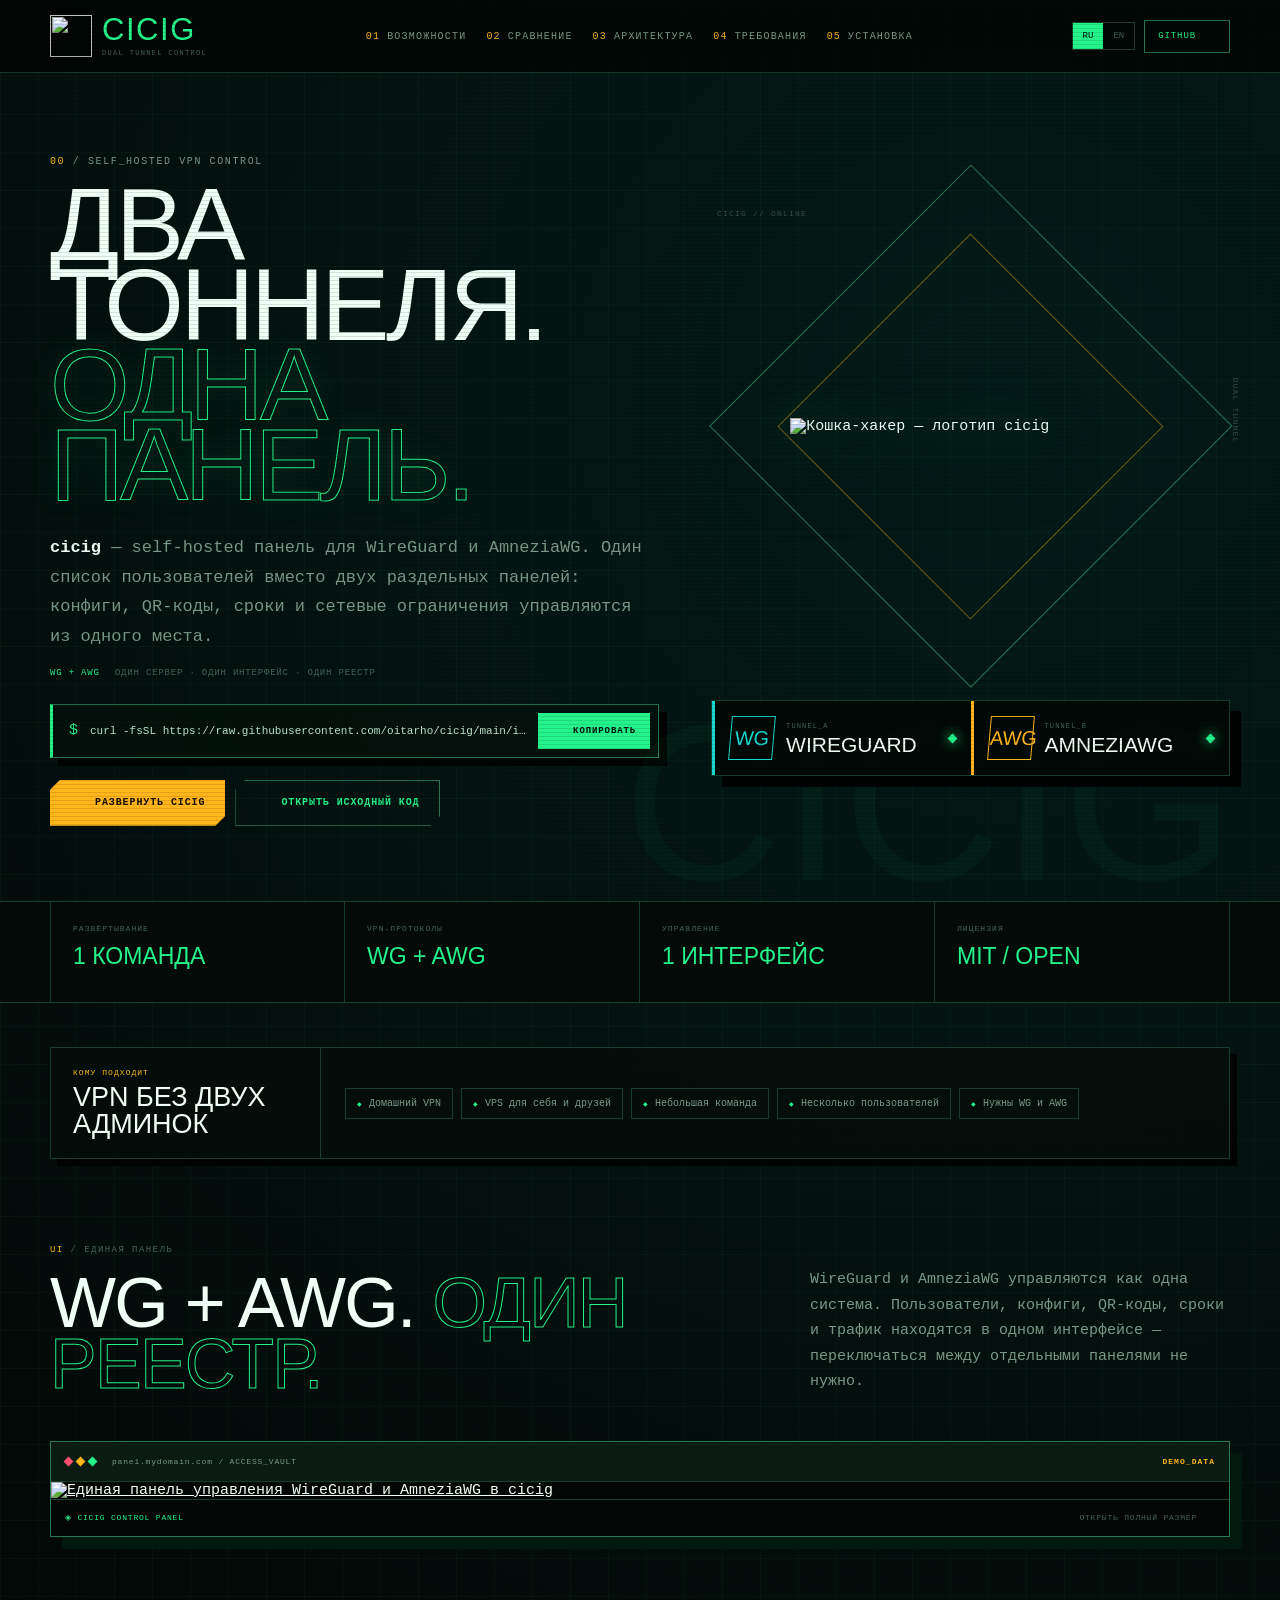
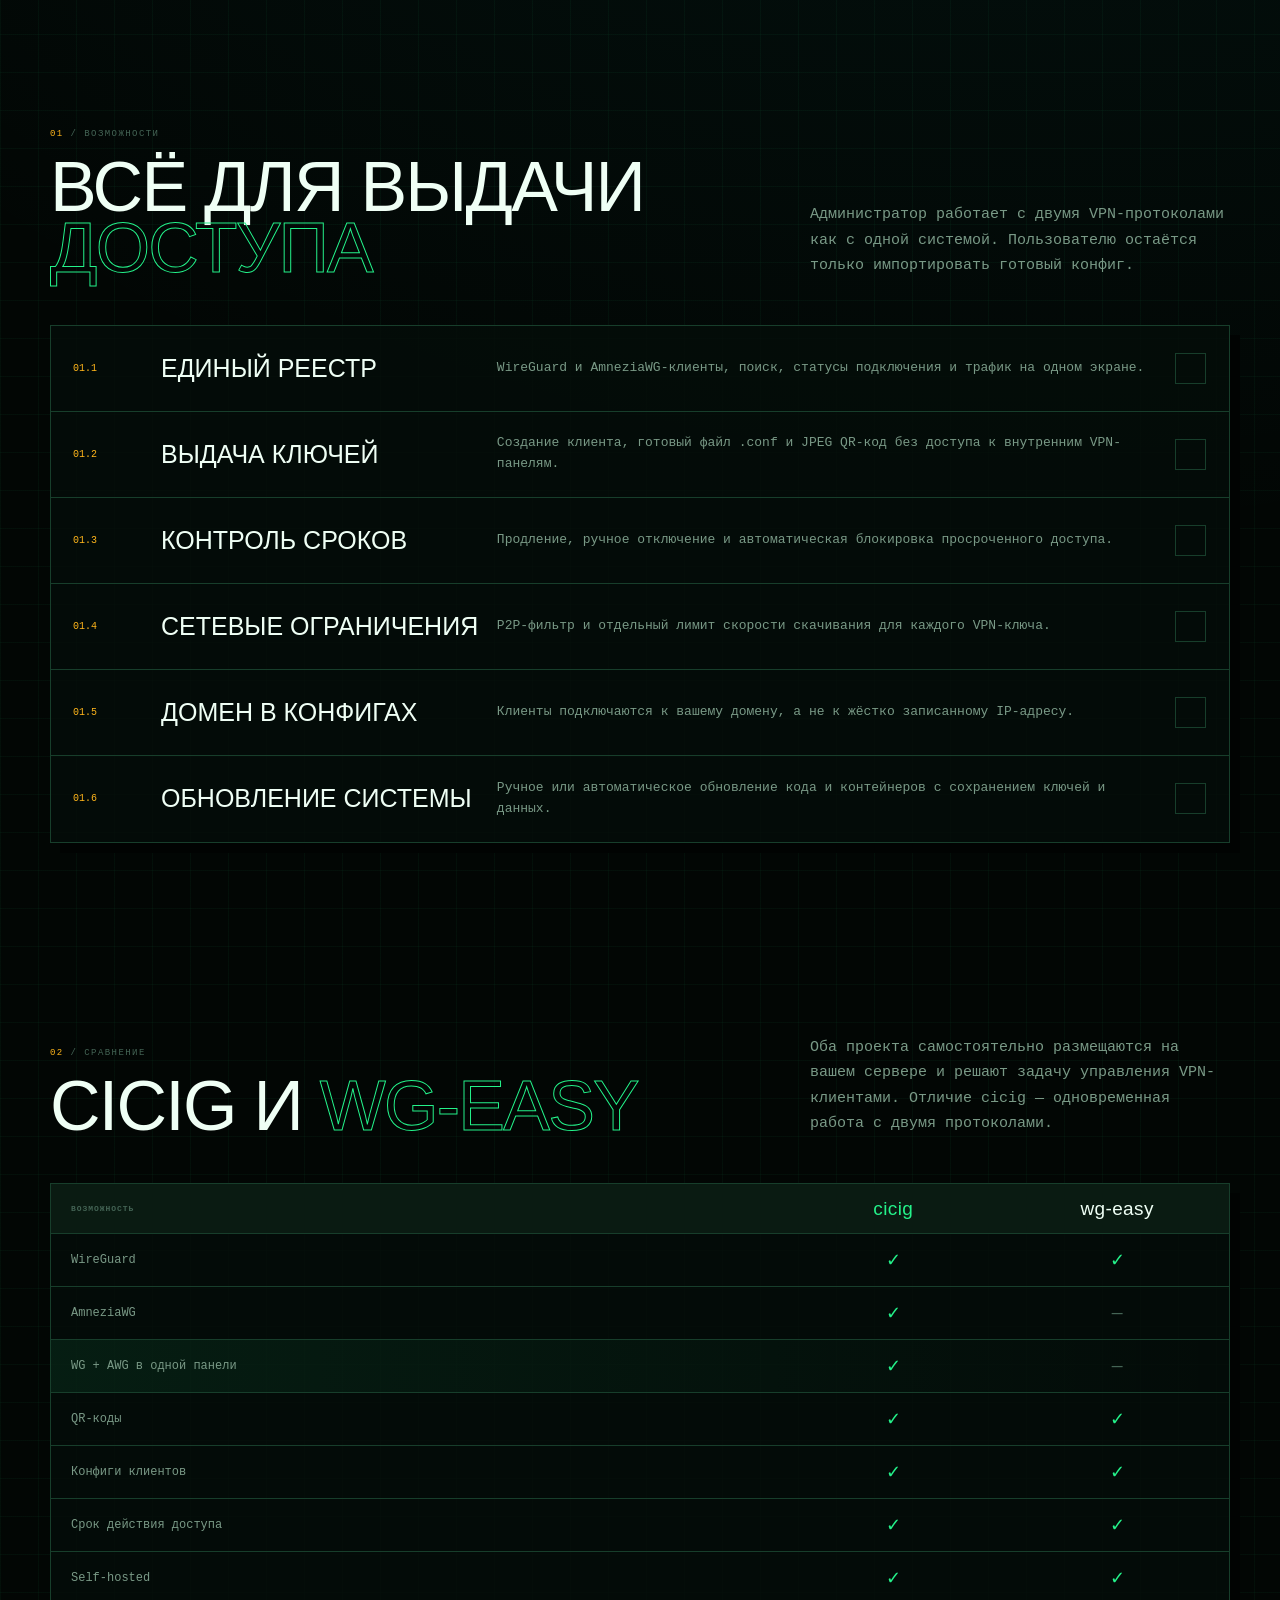
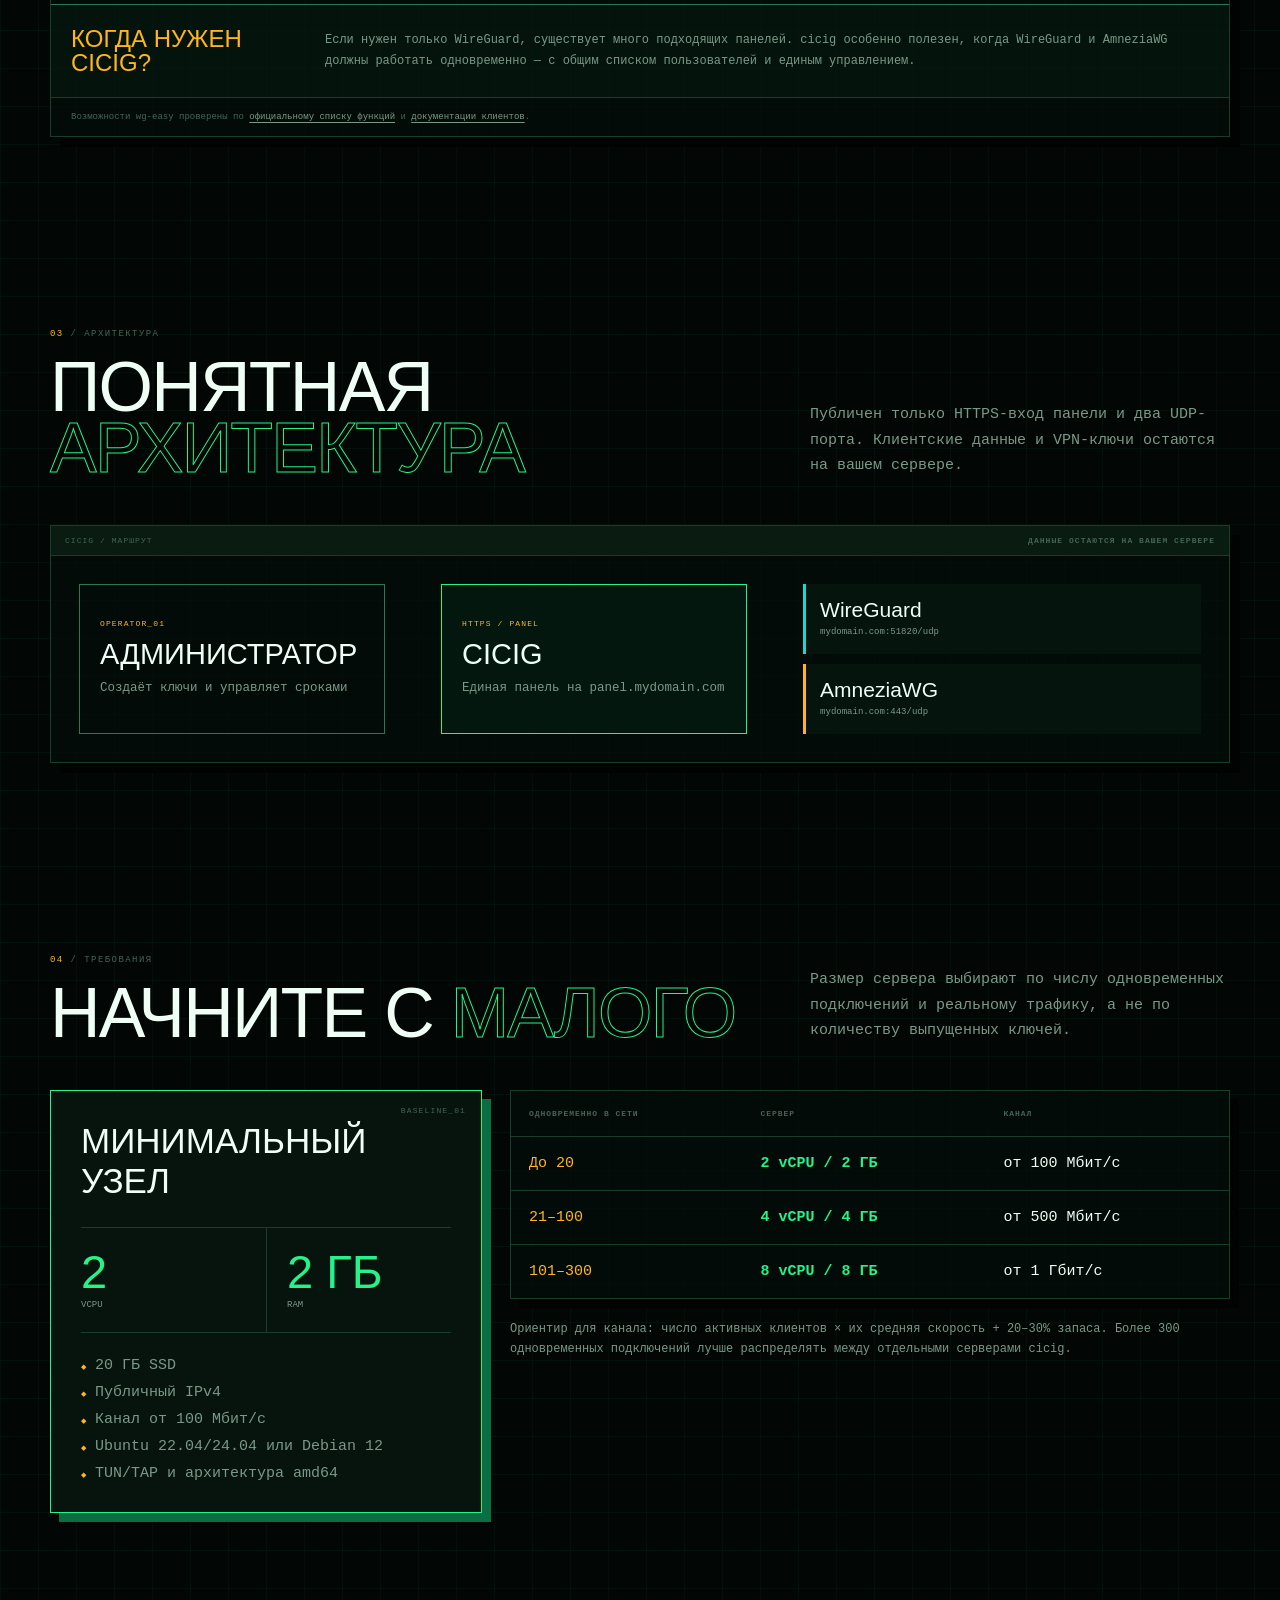
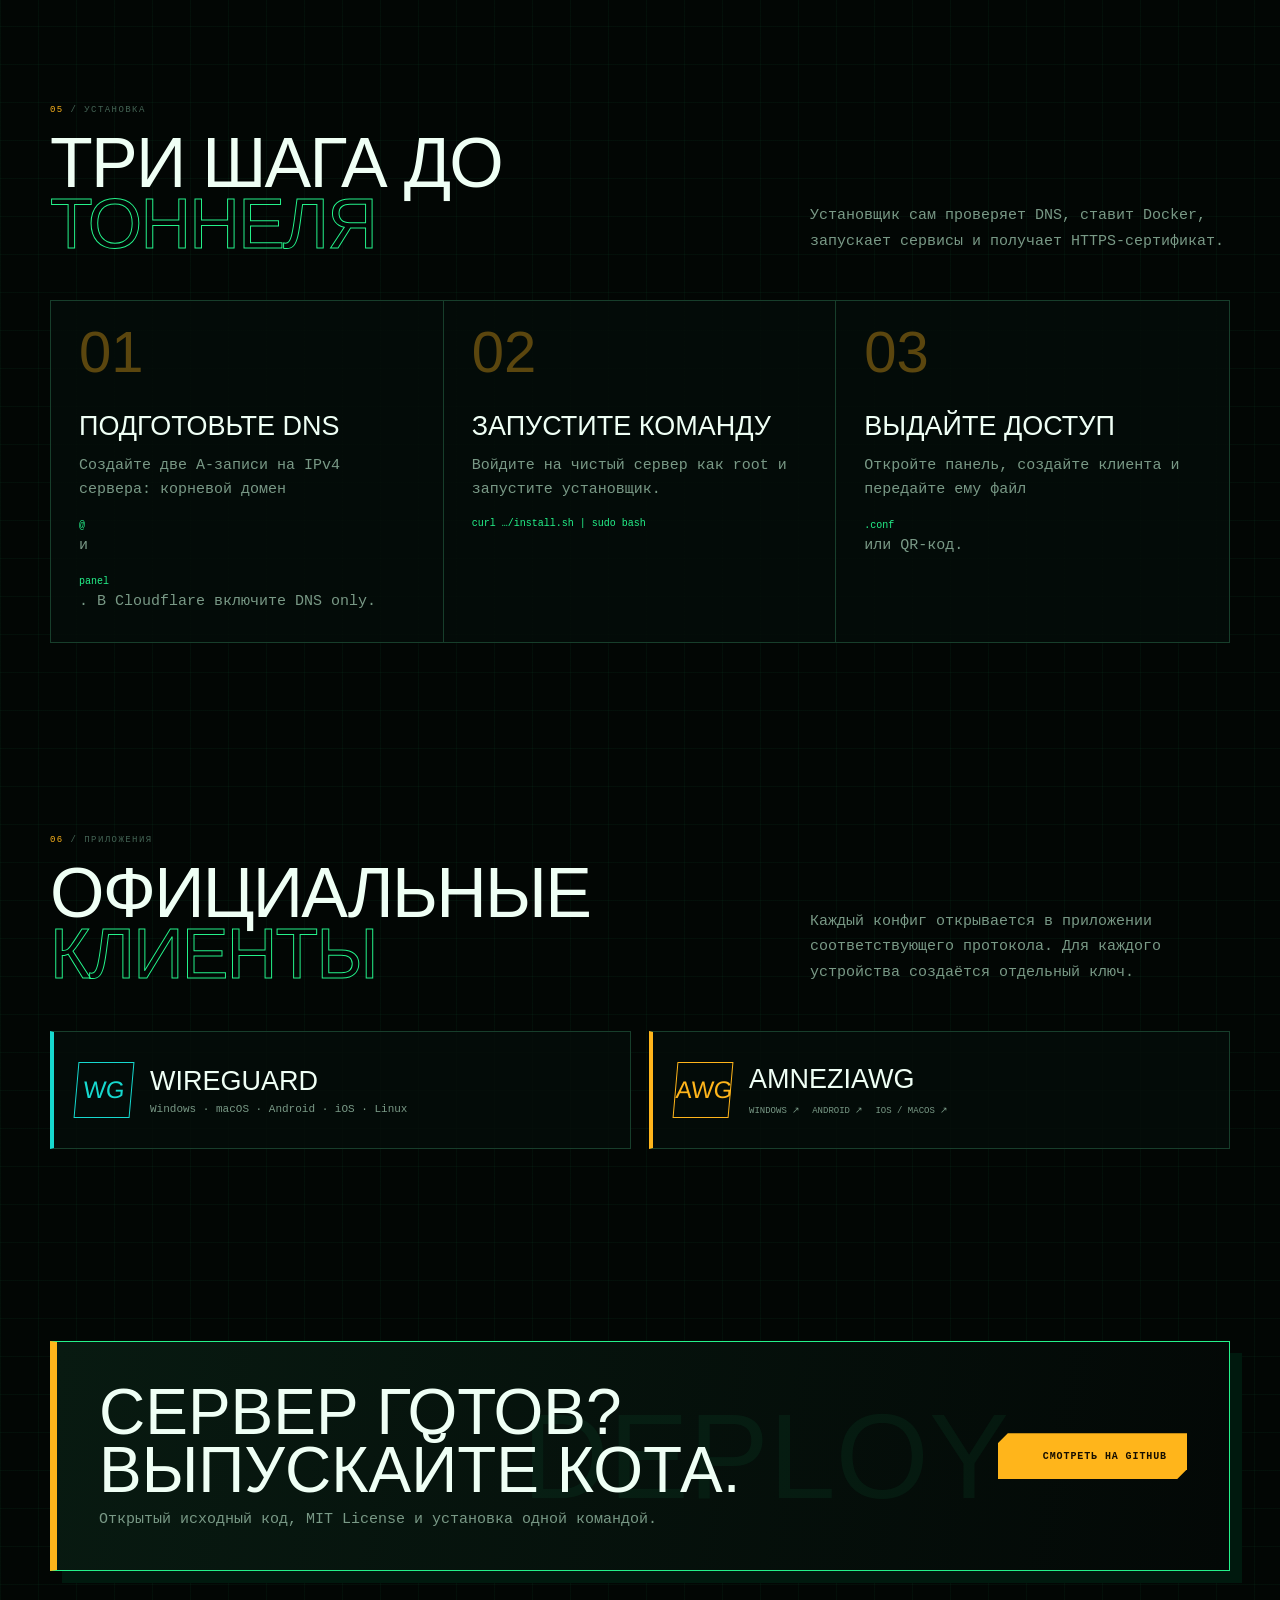
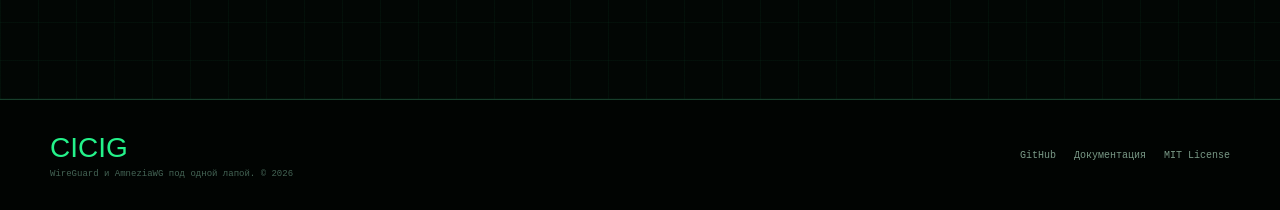
==== commit 8020fd09: "Clarify the GitHub Pages product story" ====
--- a/site/index.html
+++ b/site/index.html
@@ -33,9 +33,10 @@
       </a>
       <nav class="main-nav" aria-label="Основная навигация">
         <a href="#features" data-index="01">Возможности</a>
-        <a href="#architecture" data-index="02">Архитектура</a>
-        <a href="#requirements" data-index="03">Требования</a>
-        <a href="#install" data-index="04">Установка</a>
+        <a href="#comparison" data-index="02">Сравнение</a>
+        <a href="#architecture" data-index="03">Архитектура</a>
+        <a href="#requirements" data-index="04">Требования</a>
+        <a href="#install" data-index="05">Установка</a>
       </nav>
       <div class="nav-actions">
         <div class="language-switch" aria-label="Выбор языка"><a class="active" href="./" lang="ru">RU</a><a href="en/" lang="en">EN</a></div>
@@ -49,7 +50,8 @@
       <div class="hero-copy">
         <p class="eyebrow"><span>00</span> / SELF_HOSTED VPN CONTROL</p>
         <h1>Два тоннеля.<em>Одна панель.</em></h1>
-        <p class="hero-lead"><strong>cicig</strong> разворачивает WireGuard и AmneziaWG на вашем сервере, выдаёт клиентские конфиги и управляет сроками доступа из одного интерфейса.</p>
+        <p class="hero-lead"><strong>cicig</strong> — self-hosted панель для WireGuard и AmneziaWG. Один список пользователей вместо двух раздельных панелей: конфиги, QR-коды, сроки и сетевые ограничения управляются из одного места.</p>
+        <p class="hero-proof"><span>WG + AWG</span> один сервер · один интерфейс · один реестр</p>
 
         <div class="install-command" aria-label="Команда установки">
           <span>$</span>
@@ -64,8 +66,8 @@
       </div>
 
       <div class="hero-visual" aria-label="Схема двух VPN-тоннелей">
-        <span class="visual-code top">NODE_CICIG / CAT_ON_GUARD</span>
-        <span class="visual-code side">SIGNAL: ENCRYPTED</span>
+        <span class="visual-code top">CICIG // ONLINE</span>
+        <span class="visual-code side">DUAL TUNNEL</span>
         <div class="cat-orbit"><img src="assets/cicig-cat-hacker.png" alt="Кошка-хакер — логотип cicig"></div>
         <div class="tunnel-monitor">
           <div class="tunnel-line"><span>WG</span><div><small>TUNNEL_A</small><strong>WireGuard</strong></div><i></i></div>
@@ -78,15 +80,20 @@
       <div class="signal-strip-inner">
         <article><small>Развёртывание</small><strong>1 команда</strong></article>
         <article><small>VPN-протоколы</small><strong>WG + AWG</strong></article>
-        <article><small>Панель</small><strong>1 домен</strong></article>
+        <article><small>Управление</small><strong>1 интерфейс</strong></article>
         <article><small>Лицензия</small><strong>MIT / OPEN</strong></article>
       </div>
+    </section>
+
+    <section class="audience-section" aria-labelledby="audience-title">
+      <div class="audience-copy"><p class="plain-label">Кому подходит</p><h2 id="audience-title">VPN без двух админок</h2></div>
+      <ul class="audience-list"><li>Домашний VPN</li><li>VPS для себя и друзей</li><li>Небольшая команда</li><li>Несколько пользователей</li><li>Нужны WG и AWG</li></ul>
     </section>
 
     <section class="content-section showcase">
       <div id="panel-preview" class="section-head">
-        <div><p class="section-kicker"><span>UI</span> / CONTROL_DECK</p><h2>Панель без <em>лабиринтов</em></h2></div>
-        <p>Два протокола собраны в одном компактном реестре: клиенты, трафик, сроки и быстрые действия видны без переходов по лишним экранам.</p>
+        <div><p class="section-kicker"><span>UI</span> / ЕДИНАЯ ПАНЕЛЬ</p><h2>WG + AWG. <em>Один реестр.</em></h2></div>
+        <p>WireGuard и AmneziaWG управляются как одна система. Пользователи, конфиги, QR-коды, сроки и трафик находятся в одном интерфейсе — переключаться между отдельными панелями не нужно.</p>
       </div>
       <figure class="panel-shot">
         <header><span><i></i><i></i><i></i></span><code>panel.mydomain.com / ACCESS_VAULT</code><b>DEMO_DATA</b></header>
@@ -97,7 +104,7 @@
 
     <section class="content-section">
       <div id="features" class="section-head">
-        <div><p class="section-kicker"><span>01</span> / ACCESS_VAULT</p><h2>Всё для выдачи <em>доступа</em></h2></div>
+        <div><p class="section-kicker"><span>01</span> / ВОЗМОЖНОСТИ</p><h2>Всё для выдачи <em>доступа</em></h2></div>
         <p>Администратор работает с двумя VPN-протоколами как с одной системой. Пользователю остаётся только импортировать готовый конфиг.</p>
       </div>
 
@@ -111,14 +118,38 @@
       </div>
     </section>
 
+    <section class="content-section comparison-section">
+      <div id="comparison" class="section-head">
+        <div><p class="section-kicker"><span>02</span> / СРАВНЕНИЕ</p><h2>cicig и <em>wg-easy</em></h2></div>
+        <p>Оба проекта самостоятельно размещаются на вашем сервере и решают задачу управления VPN-клиентами. Отличие cicig — одновременная работа с двумя протоколами.</p>
+      </div>
+
+      <div class="comparison-card">
+        <table class="comparison-table">
+          <thead><tr><th>Возможность</th><th><span class="product-name cicig-name">cicig</span></th><th><span class="product-name">wg-easy</span></th></tr></thead>
+          <tbody>
+            <tr><th scope="row">WireGuard</th><td data-label="cicig"><span class="yes">✓</span></td><td data-label="wg-easy"><span class="yes">✓</span></td></tr>
+            <tr><th scope="row">AmneziaWG</th><td data-label="cicig"><span class="yes">✓</span></td><td data-label="wg-easy"><span class="no">—</span></td></tr>
+            <tr class="comparison-highlight"><th scope="row">WG + AWG в одной панели</th><td data-label="cicig"><span class="yes">✓</span></td><td data-label="wg-easy"><span class="no">—</span></td></tr>
+            <tr><th scope="row">QR-коды</th><td data-label="cicig"><span class="yes">✓</span></td><td data-label="wg-easy"><span class="yes">✓</span></td></tr>
+            <tr><th scope="row">Конфиги клиентов</th><td data-label="cicig"><span class="yes">✓</span></td><td data-label="wg-easy"><span class="yes">✓</span></td></tr>
+            <tr><th scope="row">Срок действия доступа</th><td data-label="cicig"><span class="yes">✓</span></td><td data-label="wg-easy"><span class="yes">✓</span></td></tr>
+            <tr><th scope="row">Self-hosted</th><td data-label="cicig"><span class="yes">✓</span></td><td data-label="wg-easy"><span class="yes">✓</span></td></tr>
+          </tbody>
+        </table>
+        <div class="comparison-conclusion"><strong>Когда нужен cicig?</strong><p>Если нужен только WireGuard, существует много подходящих панелей. cicig особенно полезен, когда WireGuard и AmneziaWG должны работать одновременно — с общим списком пользователей и единым управлением.</p></div>
+        <p class="comparison-source">Возможности wg-easy проверены по <a href="https://github.com/wg-easy/wg-easy#features">официальному списку функций</a> и <a href="https://wg-easy.github.io/wg-easy/latest/guides/clients/">документации клиентов</a>.</p>
+      </div>
+    </section>
+
     <section class="content-section">
       <div id="architecture" class="section-head">
-        <div><p class="section-kicker"><span>02</span> / SIGNAL_ROUTE</p><h2>Понятная <em>архитектура</em></h2></div>
+        <div><p class="section-kicker"><span>03</span> / АРХИТЕКТУРА</p><h2>Понятная <em>архитектура</em></h2></div>
         <p>Публичен только HTTPS-вход панели и два UDP-порта. Клиентские данные и VPN-ключи остаются на вашем сервере.</p>
       </div>
 
       <div class="architecture">
-        <header class="architecture-head"><span>ROUTE_MAP // CICIG</span><b>SELF_HOSTED / NO EXTERNAL CONTROL PLANE</b></header>
+        <header class="architecture-head"><span>CICIG / МАРШРУТ</span><b>ДАННЫЕ ОСТАЮТСЯ НА ВАШЕМ СЕРВЕРЕ</b></header>
         <div class="flow">
           <div class="flow-node"><span>OPERATOR_01</span><strong>Администратор</strong><small>Создаёт ключи и управляет сроками</small></div>
           <div class="flow-arrow"><svg class="lucide-icon" aria-hidden="true"><use href="assets/lucide.svg#icon-arrow-right"></use></svg></div>
@@ -131,7 +162,7 @@
 
     <section class="content-section">
       <div id="requirements" class="section-head">
-        <div><p class="section-kicker"><span>03</span> / SERVER_PROFILE</p><h2>Начните с <em>малого</em></h2></div>
+        <div><p class="section-kicker"><span>04</span> / ТРЕБОВАНИЯ</p><h2>Начните с <em>малого</em></h2></div>
         <p>Размер сервера выбирают по числу одновременных подключений и реальному трафику, а не по количеству выпущенных ключей.</p>
       </div>
 
@@ -157,7 +188,7 @@
 
     <section class="content-section">
       <div id="install" class="section-head">
-        <div><p class="section-kicker"><span>04</span> / DEPLOY_SEQUENCE</p><h2>Три шага до <em>тоннеля</em></h2></div>
+        <div><p class="section-kicker"><span>05</span> / УСТАНОВКА</p><h2>Три шага до <em>тоннеля</em></h2></div>
         <p>Установщик сам проверяет DNS, ставит Docker, запускает сервисы и получает HTTPS-сертификат.</p>
       </div>
 
@@ -170,7 +201,7 @@
 
     <section class="content-section">
       <div id="clients" class="section-head">
-        <div><p class="section-kicker"><span>05</span> / CLIENT_APPS</p><h2>Официальные <em>клиенты</em></h2></div>
+        <div><p class="section-kicker"><span>06</span> / ПРИЛОЖЕНИЯ</p><h2>Официальные <em>клиенты</em></h2></div>
         <p>Каждый конфиг открывается в приложении соответствующего протокола. Для каждого устройства создаётся отдельный ключ.</p>
       </div>
       <div class="client-rails">
--- a/site/styles.css
+++ b/site/styles.css
@@ -24,7 +24,6 @@
 html { scroll-behavior: smooth; }
 
 body {
-  min-width: 320px;
   margin: 0;
   overflow-x: hidden;
   background:
@@ -104,7 +103,7 @@
 .brand strong { color: var(--acid); font: 31px/.9 var(--display); letter-spacing: .05em; }
 .brand small { display: block; margin-top: 4px; color: var(--dim); font-size: 7px; letter-spacing: .19em; text-transform: uppercase; }
 
-.main-nav { display: flex; justify-content: center; gap: 28px; }
+.main-nav { display: flex; justify-content: center; gap: 20px; }
 .main-nav a { position: relative; color: var(--muted); font-size: 10px; letter-spacing: .12em; text-decoration: none; text-transform: uppercase; }
 .main-nav a::before { margin-right: 7px; color: var(--amber); content: attr(data-index); }
 .main-nav a:hover { color: var(--acid); }
@@ -159,6 +158,7 @@
   text-transform: uppercase;
 }
 .eyebrow span, .section-kicker span { color: var(--amber); }
+.section-kicker { color: var(--dim); font-size: 9px; }
 
 .hero h1 {
   max-width: 760px;
@@ -178,6 +178,8 @@
 
 .hero-lead { max-width: 670px; margin: 28px 0 0; color: var(--muted); font-size: 17px; line-height: 1.75; }
 .hero-lead strong { color: var(--ink); }
+.hero-proof { margin: 16px 0 0; color: var(--dim); font-size: 9px; letter-spacing: .09em; text-transform: uppercase; }
+.hero-proof span { margin-right: 9px; color: var(--acid); }
 
 .install-command {
   display: grid;
@@ -185,7 +187,7 @@
   align-items: center;
   gap: 12px;
   max-width: 700px;
-  margin-top: 32px;
+  margin-top: 26px;
   padding: 8px 8px 8px 16px;
   border: 1px solid var(--line-bright);
   border-left: 3px solid var(--acid);
@@ -234,7 +236,7 @@
 .cat-orbit::after { inset: 19%; border-color: rgb(255 181 27 / 44%); }
 .cat-orbit img { position: relative; z-index: 2; width: 82%; filter: drop-shadow(0 22px 40px #000) drop-shadow(0 0 24px rgb(36 242 138 / 24%)); }
 
-.visual-code { position: absolute; color: var(--dim); font-size: 8px; letter-spacing: .15em; }
+.visual-code { position: absolute; color: var(--dim); font-size: 8px; letter-spacing: .15em; opacity: .72; }
 .visual-code.top { top: 3px; left: 6px; }
 .visual-code.side { top: 200px; right: -38px; transform: rotate(90deg); }
 
@@ -263,6 +265,23 @@
 .signal-strip article:first-child { border-left: 1px solid var(--line); }
 .signal-strip small { display: block; color: var(--dim); font-size: 8px; letter-spacing: .13em; text-transform: uppercase; }
 .signal-strip strong { display: block; margin-top: 10px; color: var(--acid); font: 23px var(--display); text-transform: uppercase; }
+
+.audience-section {
+  display: grid;
+  grid-template-columns: 270px minmax(0, 1fr);
+  width: var(--shell);
+  margin: 44px auto 0;
+  border: 1px solid var(--line);
+  background: rgb(4 13 9 / 76%);
+  box-shadow: 7px 7px 0 #010302;
+}
+.audience-copy { padding: 20px 22px; border-right: 1px solid var(--line); }
+.plain-label { margin: 0 0 7px; color: var(--amber); font-size: 8px; letter-spacing: .13em; text-transform: uppercase; }
+.audience-copy h2 { margin: 0; font: 27px/1 var(--display); text-transform: uppercase; }
+.audience-list { display: flex; flex-wrap: wrap; align-content: center; gap: 8px; margin: 0; padding: 20px 24px; list-style: none; }
+.audience-list li { padding: 9px 11px; border: 1px solid var(--line); color: var(--muted); font-size: 10px; }
+.audience-list li::before { margin-right: 7px; color: var(--acid); content: "◆"; font-size: 6px; }
+.audience-section + .showcase { padding-top: 86px; }
 
 .showcase { padding-bottom: 0; }
 .panel-shot { margin: 0; border: 1px solid var(--line-bright); background: #020604; box-shadow: 12px 12px 0 #00180d; }
@@ -281,15 +300,15 @@
 .panel-shot figcaption span { display: inline-flex; align-items: center; gap: 6px; }
 .panel-shot figcaption .lucide-icon { width: 12px; height: 12px; }
 
-.content-section { width: var(--shell); margin: auto; padding: 112px 0; }
+.content-section { width: var(--shell); margin: auto; padding: 96px 0; }
 .section-head { display: grid; grid-template-columns: minmax(0, 1fr) minmax(280px, 420px); gap: 40px; align-items: end; margin-bottom: 46px; }
 .section-head[id] { scroll-margin-top: 104px; }
-.section-head h2 { margin: 0; font: clamp(48px, 6vw, 78px)/.85 var(--display); letter-spacing: -.025em; text-transform: uppercase; }
+.section-head h2 { margin: 0; font: clamp(46px, 5.6vw, 70px)/.87 var(--display); letter-spacing: -.025em; text-transform: uppercase; }
 .section-head h2 em { color: transparent; font-style: normal; -webkit-text-stroke: 1px var(--acid); }
 .section-head > p { margin: 0; color: var(--muted); line-height: 1.7; }
 
 .feature-ledger { border: 1px solid var(--line); box-shadow: 10px 10px 0 #010302; }
-.feature-row { display: grid; grid-template-columns: 70px minmax(180px, .65fr) minmax(260px, 1.35fr) 32px; gap: 18px; align-items: center; min-height: 94px; padding: 18px 22px; border-bottom: 1px solid var(--line); background: rgb(4 13 9 / 80%); }
+.feature-row { display: grid; grid-template-columns: 70px minmax(180px, .65fr) minmax(260px, 1.35fr) 32px; gap: 18px; align-items: center; min-height: 86px; padding: 16px 22px; border-bottom: 1px solid var(--line); background: rgb(4 13 9 / 80%); }
 .feature-row:last-child { border-bottom: 0; }
 .feature-row:hover { background: var(--panel-strong); }
 .feature-index { color: var(--amber); font-size: 10px; }
@@ -297,6 +316,28 @@
 .feature-row p { margin: 0; color: var(--muted); font-size: 13px; line-height: 1.6; }
 .feature-arrow { display: grid; place-items: center; width: 31px; height: 31px; border: 1px solid var(--line); color: var(--acid); font-size: 20px; }
 .feature-arrow .lucide-icon { width: 16px; height: 16px; }
+
+.comparison-card { border: 1px solid var(--line); background: rgb(4 13 9 / 82%); box-shadow: 10px 10px 0 #010302; }
+.comparison-table { width: 100%; border-collapse: collapse; table-layout: fixed; }
+.comparison-table th, .comparison-table td { padding: 15px 20px; border-bottom: 1px solid var(--line); }
+.comparison-table thead th { background: var(--panel-strong); color: var(--dim); font-size: 8px; letter-spacing: .12em; text-align: left; text-transform: uppercase; }
+.comparison-table thead th:first-child, .comparison-table tbody th { width: 62%; }
+.comparison-table thead th:not(:first-child), .comparison-table td { text-align: center; }
+.comparison-table tbody th { color: var(--muted); font-size: 12px; font-weight: 500; text-align: left; }
+.comparison-table tbody td { font-size: 18px; }
+.comparison-table tbody tr:last-child > * { border-bottom: 0; }
+.comparison-highlight { background: linear-gradient(90deg, rgb(36 242 138 / 8%), transparent); }
+.comparison-highlight th { color: var(--ink); }
+.product-name { color: var(--ink); font: 19px/1 var(--display); letter-spacing: .02em; text-transform: none; }
+.product-name.cicig-name { color: var(--acid); }
+.yes { color: var(--acid); }
+.no { color: var(--dim); }
+.comparison-conclusion { display: grid; grid-template-columns: 230px minmax(0, 1fr); gap: 24px; align-items: center; padding: 22px 20px; border-top: 1px solid var(--line-bright); background: rgb(11 110 67 / 9%); }
+.comparison-conclusion strong { color: var(--amber); font: 24px/1 var(--display); text-transform: uppercase; }
+.comparison-conclusion p { margin: 0; color: var(--muted); font-size: 12px; line-height: 1.7; }
+.comparison-source { margin: 0; padding: 12px 20px; border-top: 1px solid var(--line); color: var(--dim); font-size: 9px; line-height: 1.6; }
+.comparison-source a { color: var(--muted); text-underline-offset: 3px; }
+.comparison-source a:hover { color: var(--acid); }
 
 .architecture { position: relative; border: 1px solid var(--line); background: rgb(4 13 9 / 82%); box-shadow: 10px 10px 0 #010302; }
 .architecture-head { display: flex; justify-content: space-between; padding: 10px 14px; border-bottom: 1px solid var(--line); background: var(--panel-strong); color: var(--dim); font-size: 8px; letter-spacing: .13em; }
@@ -446,6 +487,12 @@
   .tunnel-line + .tunnel-line { border-top: 1px solid var(--line); }
   .signal-strip article { min-height: 84px; padding: 16px; }
   .signal-strip strong { font-size: 18px; }
+  .audience-section { grid-template-columns: 1fr; margin-top: 28px; box-shadow: 5px 5px 0 #010302; }
+  .audience-copy { padding: 17px 18px; border-right: 0; border-bottom: 1px solid var(--line); }
+  .audience-copy h2 { font-size: 24px; }
+  .audience-list { gap: 7px; padding: 15px 18px; }
+  .audience-list li { padding: 8px 9px; font-size: 9px; }
+  .audience-section + .showcase { padding-top: 64px; }
   .panel-shot { box-shadow: 7px 7px 0 #00180d; }
   .panel-shot > header { grid-template-columns: auto minmax(0, 1fr); gap: 10px; padding: 0 10px; }
   .panel-shot > header code { overflow: hidden; text-overflow: ellipsis; white-space: nowrap; }
@@ -458,6 +505,20 @@
   .feature-row { grid-template-columns: 38px minmax(0, 1fr) 31px; gap: 10px; padding: 18px 14px; }
   .feature-row p { grid-column: 2/-1; }
   .feature-row h3 { font-size: 22px; }
+  .comparison-card { box-shadow: 6px 6px 0 #010302; }
+  .comparison-table { display: block; table-layout: auto; }
+  .comparison-table thead { position: absolute; width: 1px; height: 1px; overflow: hidden; clip-path: inset(50%); white-space: nowrap; }
+  .comparison-table tbody { display: grid; gap: 9px; padding: 10px; }
+  .comparison-table tr { display: grid; grid-template-columns: 1fr 1fr; border: 1px solid var(--line); background: var(--void-soft); }
+  .comparison-table tbody th { grid-column: 1/-1; width: auto; padding: 11px 12px; border-bottom: 1px solid var(--line); color: var(--ink); }
+  .comparison-table tbody td { display: grid; gap: 5px; padding: 9px 10px; border-bottom: 0; font-size: 16px; }
+  .comparison-table tbody td:first-of-type { grid-column: 1; }
+  .comparison-table tbody td:last-of-type { grid-column: 2; border-left: 1px solid var(--line); }
+  .comparison-table tbody td::before { color: var(--dim); content: attr(data-label); font-size: 7px; letter-spacing: .08em; text-transform: uppercase; }
+  .comparison-highlight { background: rgb(11 110 67 / 16%)!important; }
+  .comparison-conclusion { grid-template-columns: 1fr; gap: 9px; padding: 18px 14px; }
+  .comparison-conclusion strong { font-size: 22px; }
+  .comparison-source { padding: 11px 14px; }
   .architecture-head b { display: none; }
   .flow { padding: 16px; }
   .flow-node { min-height: 120px; }
@@ -517,12 +578,15 @@
   .tunnel-line strong { font-size: 19px; }
   .signal-strip article { padding: 13px 11px; }
   .signal-strip strong { font-size: 16px; }
+  .audience-list { display: grid; grid-template-columns: 1fr 1fr; }
+  .audience-list li:last-child { grid-column: 1/-1; }
   .content-section { padding: 60px 0; }
   .section-head h2 { font-size: clamp(37px, 12vw, 46px); }
   .panel-shot figcaption { font-size: 7px; }
   .feature-row { grid-template-columns: 32px minmax(0, 1fr) 31px; padding-inline: 11px; }
   .feature-row h3 { font-size: 20px; }
   .feature-row p { font-size: 12px; }
+  .comparison-table tbody th { font-size: 11px; }
   .minimum-spec { padding: 20px 18px; }
   .minimum-spec h3 { padding-right: 72px; font-size: 28px; }
   .spec-number strong { font-size: 35px; }
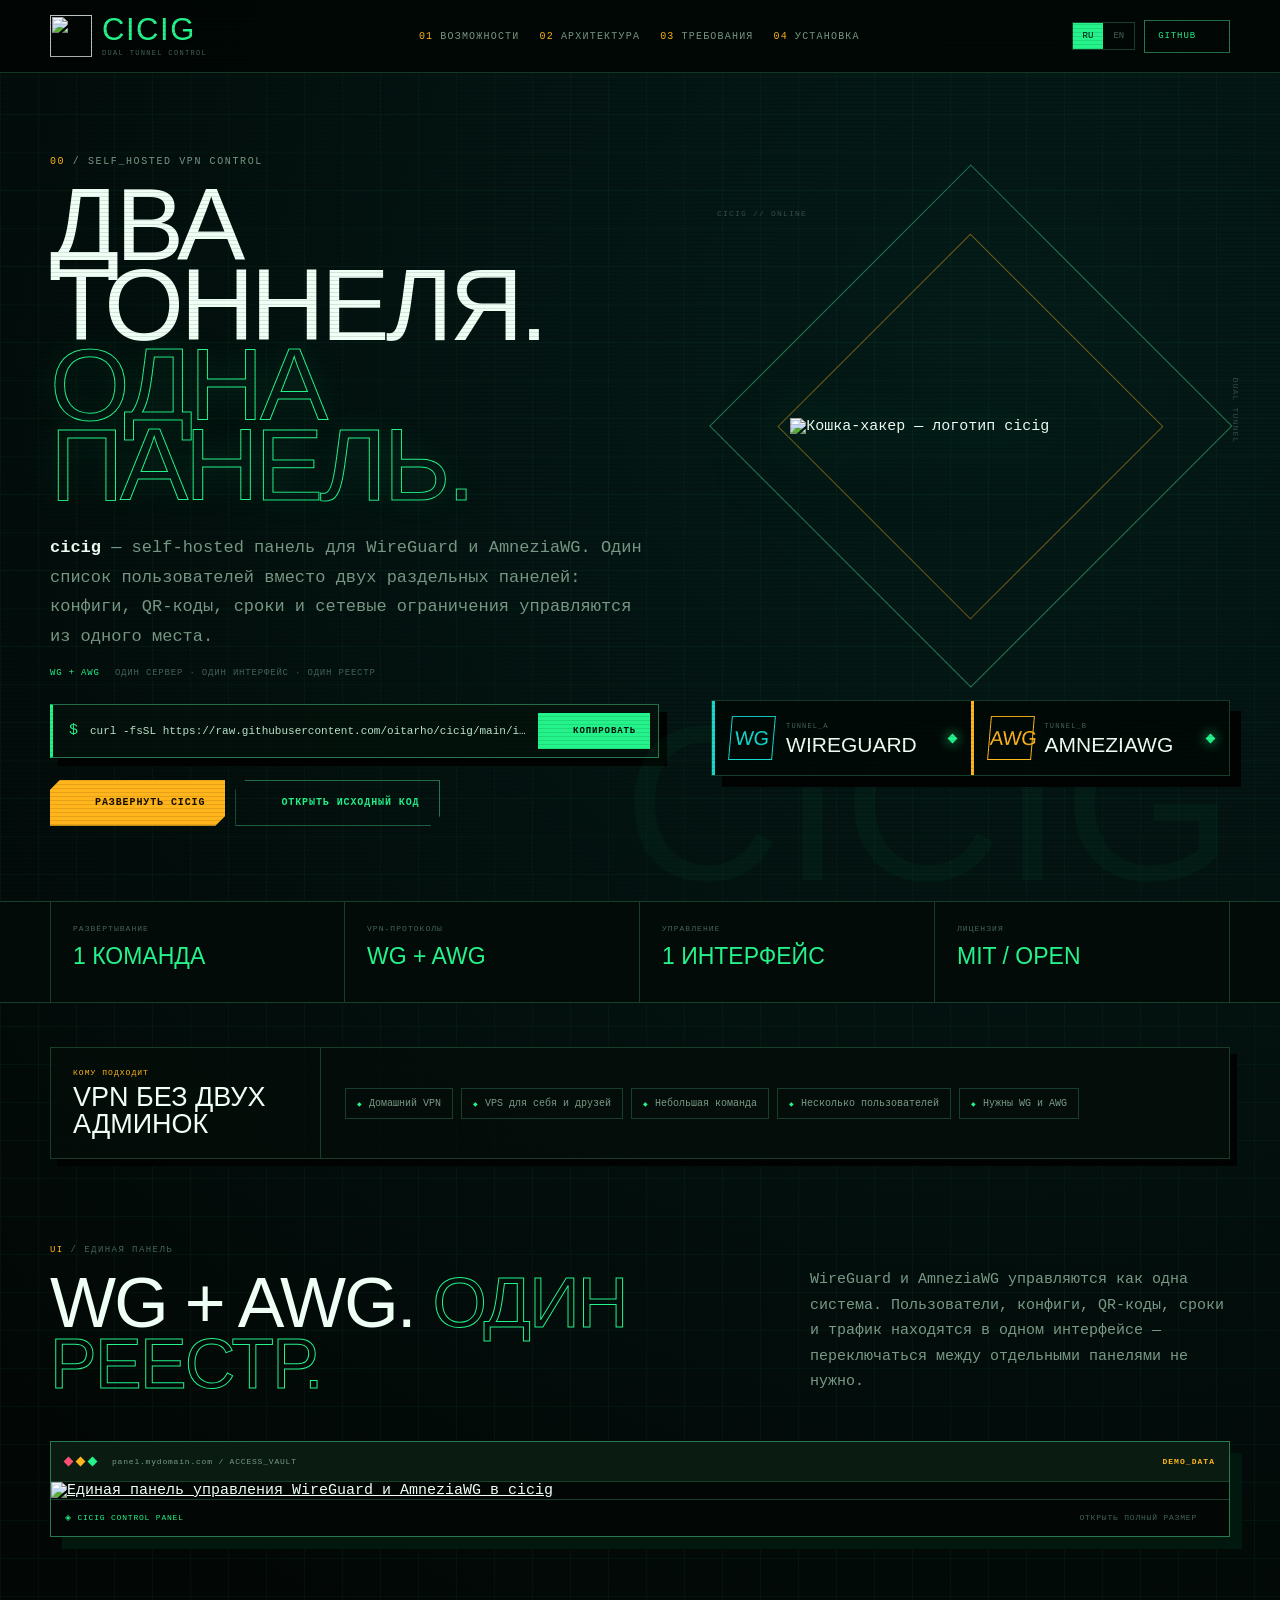
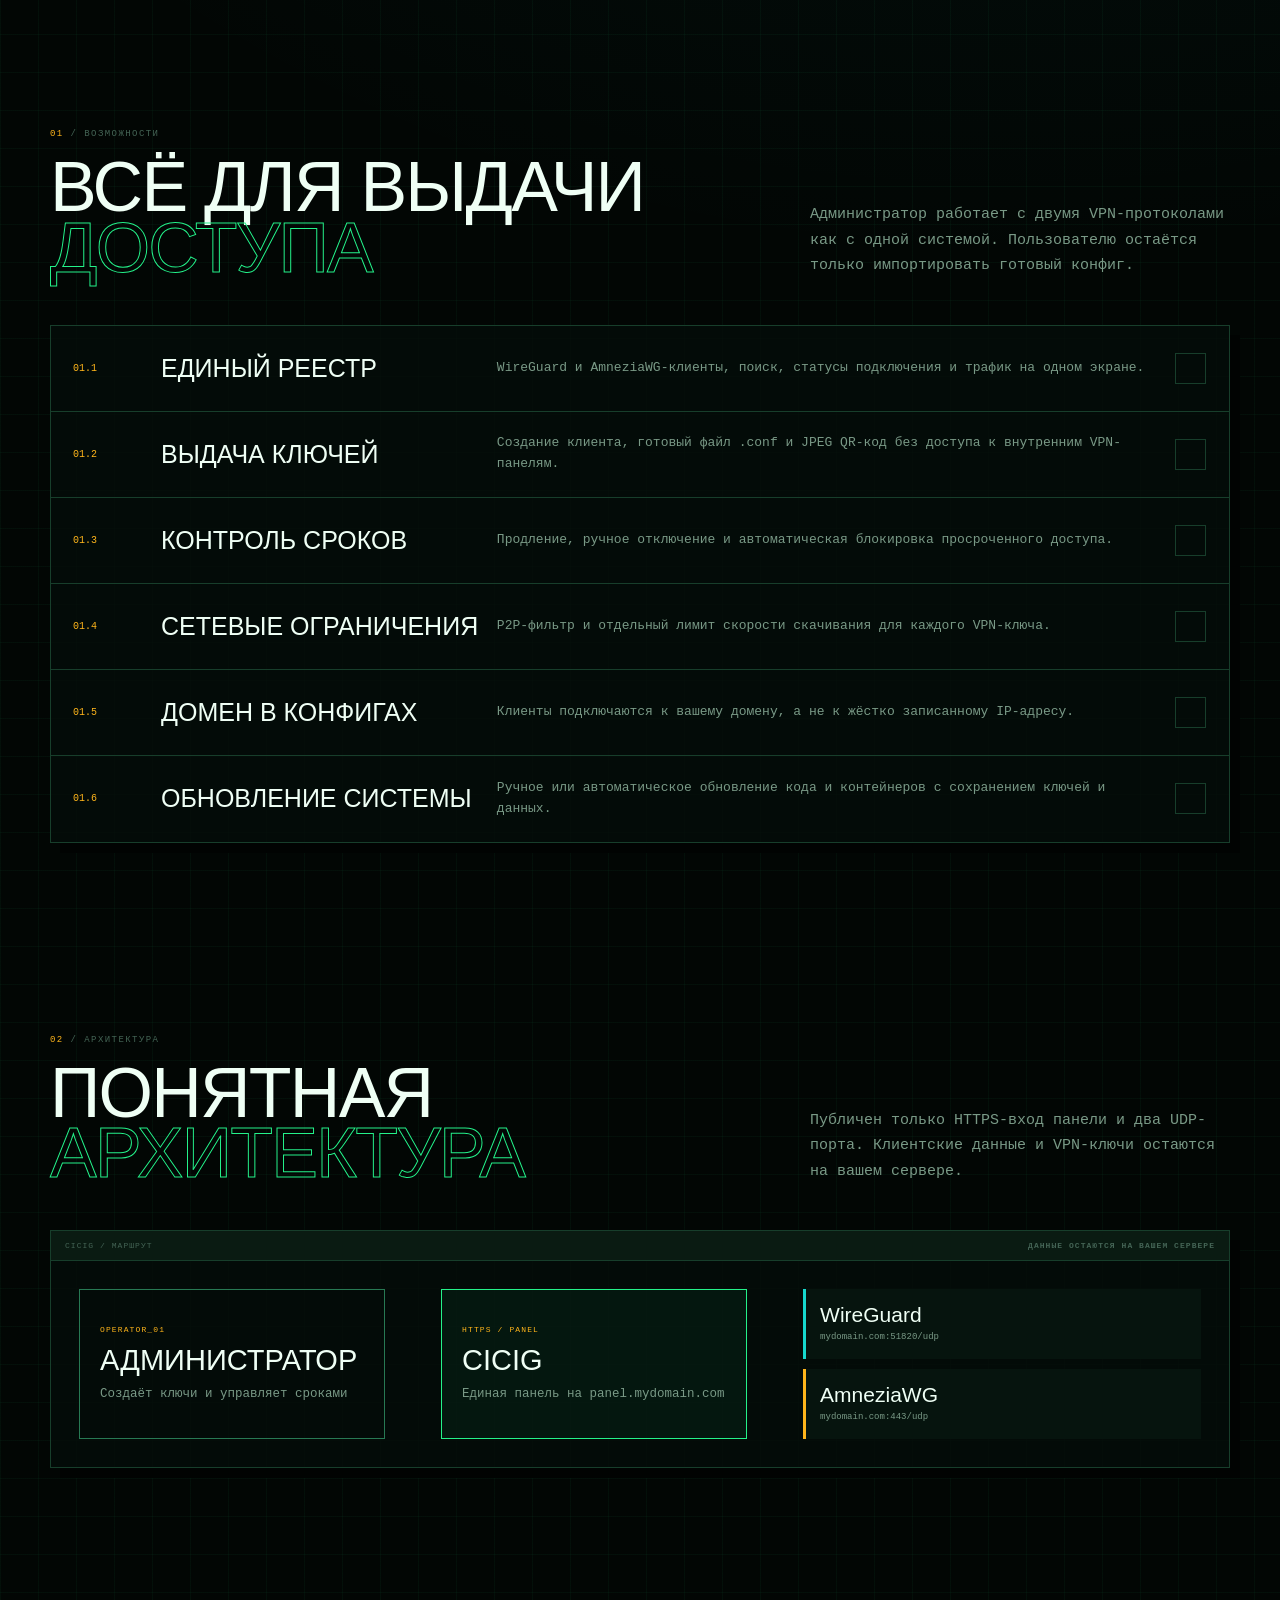
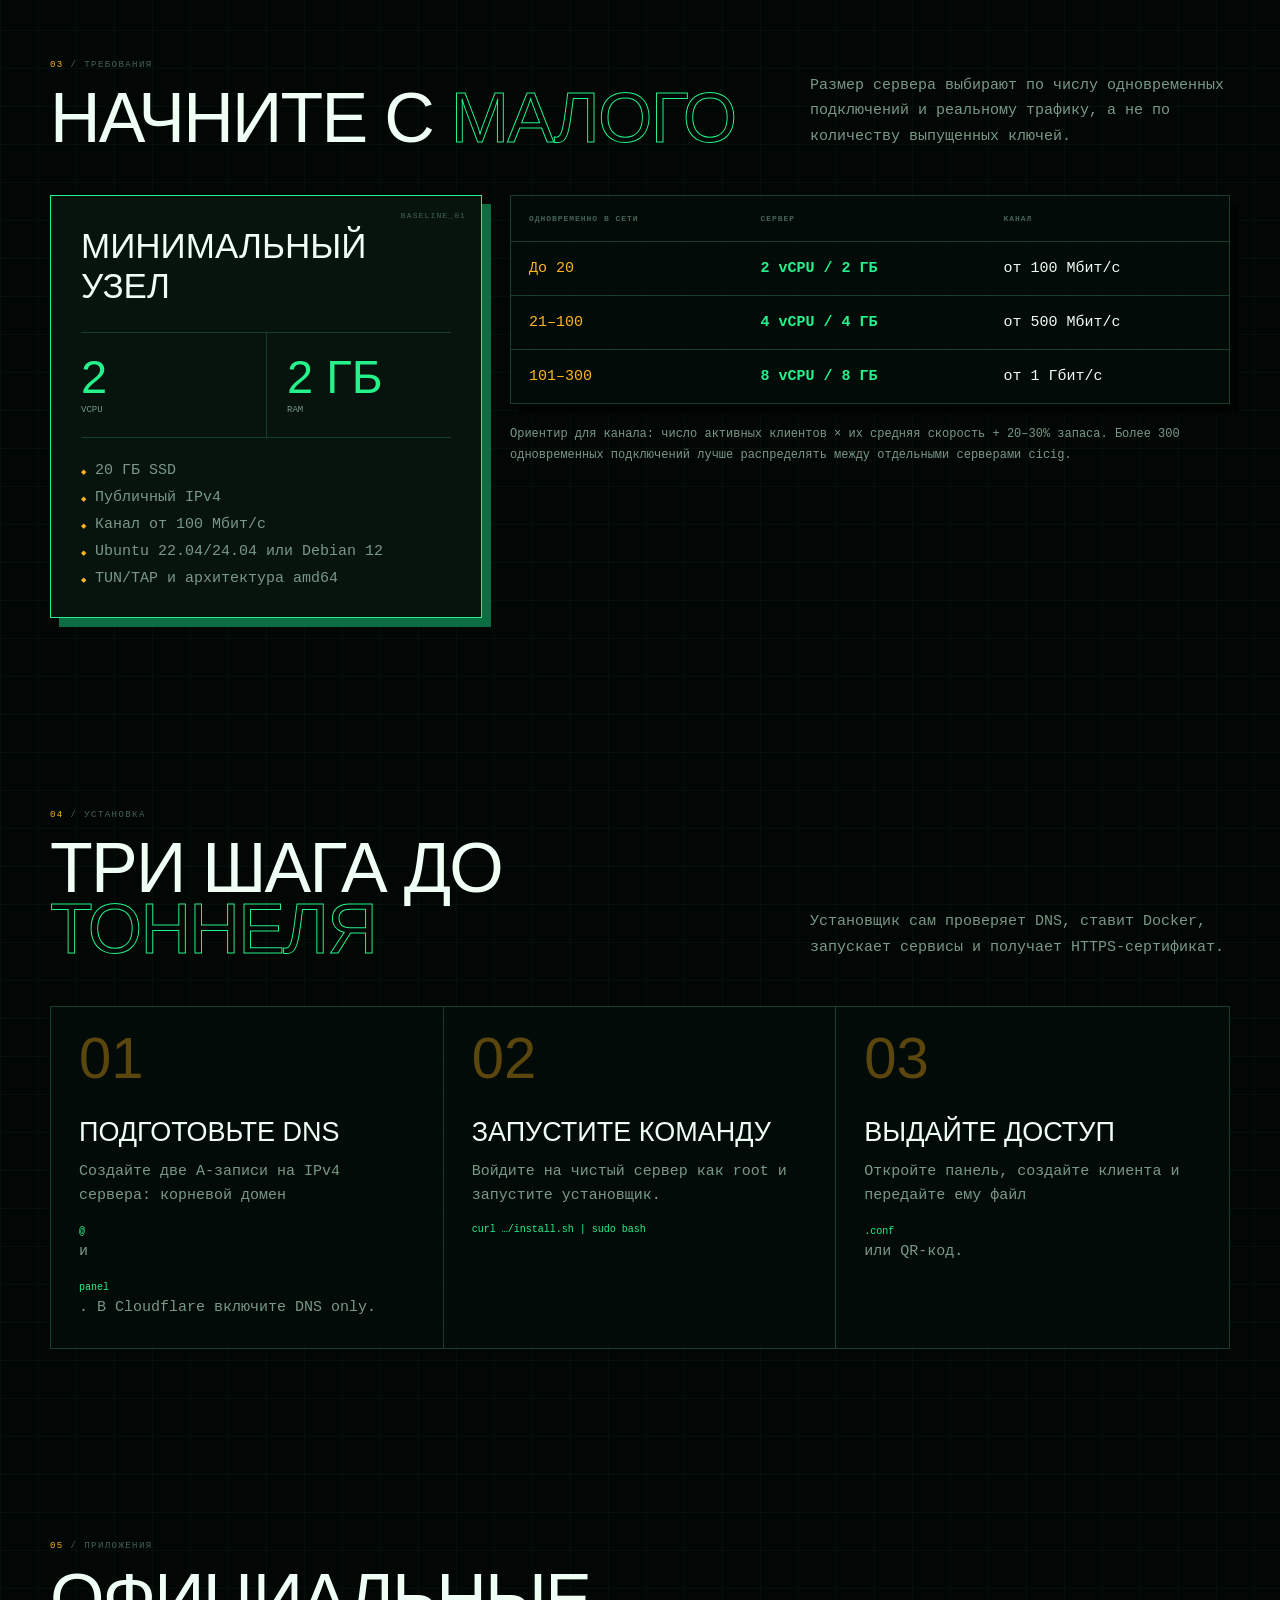
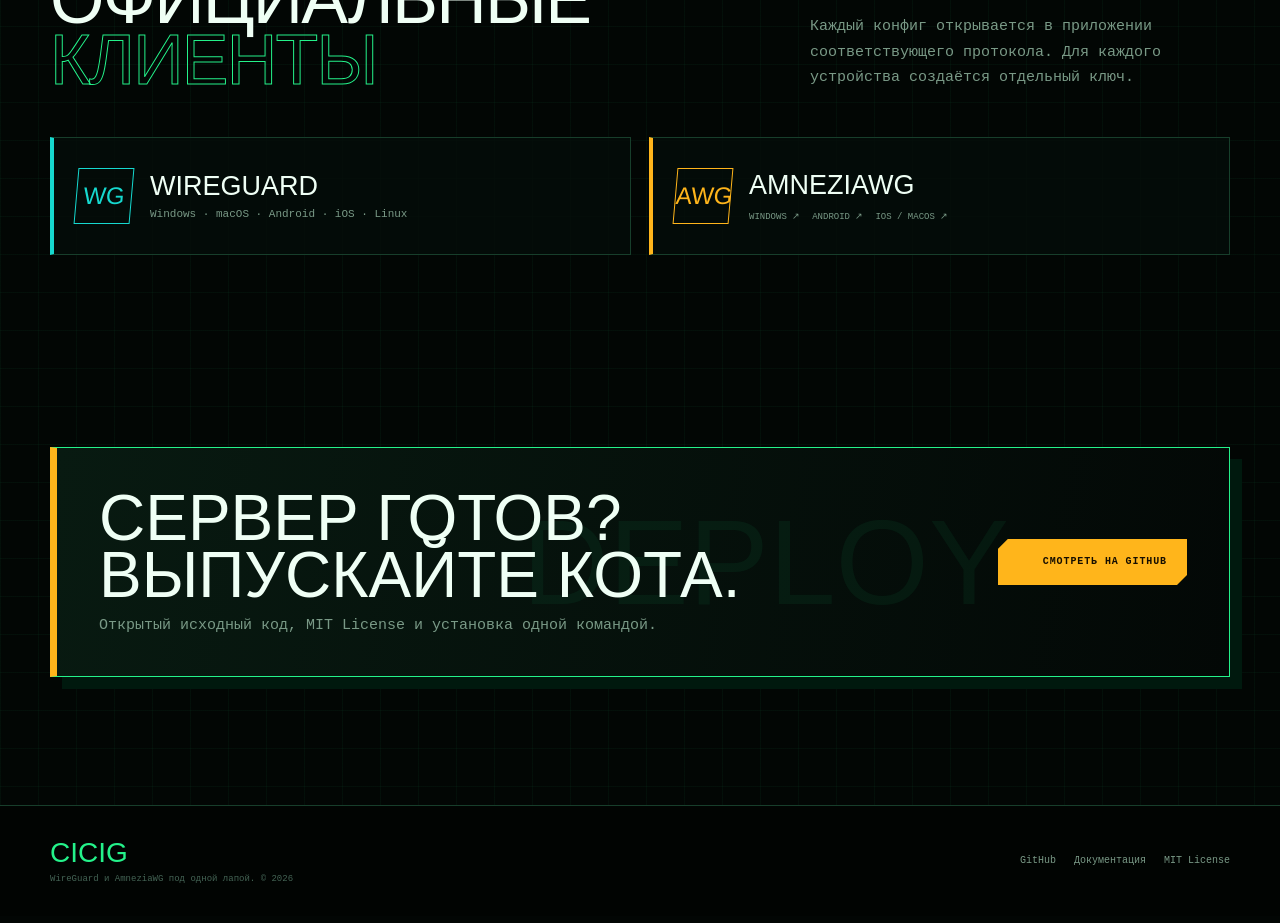
==== commit 4d93facb: "Remove the wg-easy comparison from the landing page" ====
--- a/site/index.html
+++ b/site/index.html
@@ -33,10 +33,9 @@
       </a>
       <nav class="main-nav" aria-label="Основная навигация">
         <a href="#features" data-index="01">Возможности</a>
-        <a href="#comparison" data-index="02">Сравнение</a>
-        <a href="#architecture" data-index="03">Архитектура</a>
-        <a href="#requirements" data-index="04">Требования</a>
-        <a href="#install" data-index="05">Установка</a>
+        <a href="#architecture" data-index="02">Архитектура</a>
+        <a href="#requirements" data-index="03">Требования</a>
+        <a href="#install" data-index="04">Установка</a>
       </nav>
       <div class="nav-actions">
         <div class="language-switch" aria-label="Выбор языка"><a class="active" href="./" lang="ru">RU</a><a href="en/" lang="en">EN</a></div>
@@ -118,33 +117,9 @@
       </div>
     </section>
 
-    <section class="content-section comparison-section">
-      <div id="comparison" class="section-head">
-        <div><p class="section-kicker"><span>02</span> / СРАВНЕНИЕ</p><h2>cicig и <em>wg-easy</em></h2></div>
-        <p>Оба проекта самостоятельно размещаются на вашем сервере и решают задачу управления VPN-клиентами. Отличие cicig — одновременная работа с двумя протоколами.</p>
-      </div>
-
-      <div class="comparison-card">
-        <table class="comparison-table">
-          <thead><tr><th>Возможность</th><th><span class="product-name cicig-name">cicig</span></th><th><span class="product-name">wg-easy</span></th></tr></thead>
-          <tbody>
-            <tr><th scope="row">WireGuard</th><td data-label="cicig"><span class="yes">✓</span></td><td data-label="wg-easy"><span class="yes">✓</span></td></tr>
-            <tr><th scope="row">AmneziaWG</th><td data-label="cicig"><span class="yes">✓</span></td><td data-label="wg-easy"><span class="no">—</span></td></tr>
-            <tr class="comparison-highlight"><th scope="row">WG + AWG в одной панели</th><td data-label="cicig"><span class="yes">✓</span></td><td data-label="wg-easy"><span class="no">—</span></td></tr>
-            <tr><th scope="row">QR-коды</th><td data-label="cicig"><span class="yes">✓</span></td><td data-label="wg-easy"><span class="yes">✓</span></td></tr>
-            <tr><th scope="row">Конфиги клиентов</th><td data-label="cicig"><span class="yes">✓</span></td><td data-label="wg-easy"><span class="yes">✓</span></td></tr>
-            <tr><th scope="row">Срок действия доступа</th><td data-label="cicig"><span class="yes">✓</span></td><td data-label="wg-easy"><span class="yes">✓</span></td></tr>
-            <tr><th scope="row">Self-hosted</th><td data-label="cicig"><span class="yes">✓</span></td><td data-label="wg-easy"><span class="yes">✓</span></td></tr>
-          </tbody>
-        </table>
-        <div class="comparison-conclusion"><strong>Когда нужен cicig?</strong><p>Если нужен только WireGuard, существует много подходящих панелей. cicig особенно полезен, когда WireGuard и AmneziaWG должны работать одновременно — с общим списком пользователей и единым управлением.</p></div>
-        <p class="comparison-source">Возможности wg-easy проверены по <a href="https://github.com/wg-easy/wg-easy#features">официальному списку функций</a> и <a href="https://wg-easy.github.io/wg-easy/latest/guides/clients/">документации клиентов</a>.</p>
-      </div>
-    </section>
-
     <section class="content-section">
       <div id="architecture" class="section-head">
-        <div><p class="section-kicker"><span>03</span> / АРХИТЕКТУРА</p><h2>Понятная <em>архитектура</em></h2></div>
+        <div><p class="section-kicker"><span>02</span> / АРХИТЕКТУРА</p><h2>Понятная <em>архитектура</em></h2></div>
         <p>Публичен только HTTPS-вход панели и два UDP-порта. Клиентские данные и VPN-ключи остаются на вашем сервере.</p>
       </div>
 
@@ -162,7 +137,7 @@
 
     <section class="content-section">
       <div id="requirements" class="section-head">
-        <div><p class="section-kicker"><span>04</span> / ТРЕБОВАНИЯ</p><h2>Начните с <em>малого</em></h2></div>
+        <div><p class="section-kicker"><span>03</span> / ТРЕБОВАНИЯ</p><h2>Начните с <em>малого</em></h2></div>
         <p>Размер сервера выбирают по числу одновременных подключений и реальному трафику, а не по количеству выпущенных ключей.</p>
       </div>
 
@@ -188,7 +163,7 @@
 
     <section class="content-section">
       <div id="install" class="section-head">
-        <div><p class="section-kicker"><span>05</span> / УСТАНОВКА</p><h2>Три шага до <em>тоннеля</em></h2></div>
+        <div><p class="section-kicker"><span>04</span> / УСТАНОВКА</p><h2>Три шага до <em>тоннеля</em></h2></div>
         <p>Установщик сам проверяет DNS, ставит Docker, запускает сервисы и получает HTTPS-сертификат.</p>
       </div>
 
@@ -201,7 +176,7 @@
 
     <section class="content-section">
       <div id="clients" class="section-head">
-        <div><p class="section-kicker"><span>06</span> / ПРИЛОЖЕНИЯ</p><h2>Официальные <em>клиенты</em></h2></div>
+        <div><p class="section-kicker"><span>05</span> / ПРИЛОЖЕНИЯ</p><h2>Официальные <em>клиенты</em></h2></div>
         <p>Каждый конфиг открывается в приложении соответствующего протокола. Для каждого устройства создаётся отдельный ключ.</p>
       </div>
       <div class="client-rails">
--- a/site/styles.css
+++ b/site/styles.css
@@ -316,28 +316,6 @@
 .feature-row p { margin: 0; color: var(--muted); font-size: 13px; line-height: 1.6; }
 .feature-arrow { display: grid; place-items: center; width: 31px; height: 31px; border: 1px solid var(--line); color: var(--acid); font-size: 20px; }
 .feature-arrow .lucide-icon { width: 16px; height: 16px; }
-
-.comparison-card { border: 1px solid var(--line); background: rgb(4 13 9 / 82%); box-shadow: 10px 10px 0 #010302; }
-.comparison-table { width: 100%; border-collapse: collapse; table-layout: fixed; }
-.comparison-table th, .comparison-table td { padding: 15px 20px; border-bottom: 1px solid var(--line); }
-.comparison-table thead th { background: var(--panel-strong); color: var(--dim); font-size: 8px; letter-spacing: .12em; text-align: left; text-transform: uppercase; }
-.comparison-table thead th:first-child, .comparison-table tbody th { width: 62%; }
-.comparison-table thead th:not(:first-child), .comparison-table td { text-align: center; }
-.comparison-table tbody th { color: var(--muted); font-size: 12px; font-weight: 500; text-align: left; }
-.comparison-table tbody td { font-size: 18px; }
-.comparison-table tbody tr:last-child > * { border-bottom: 0; }
-.comparison-highlight { background: linear-gradient(90deg, rgb(36 242 138 / 8%), transparent); }
-.comparison-highlight th { color: var(--ink); }
-.product-name { color: var(--ink); font: 19px/1 var(--display); letter-spacing: .02em; text-transform: none; }
-.product-name.cicig-name { color: var(--acid); }
-.yes { color: var(--acid); }
-.no { color: var(--dim); }
-.comparison-conclusion { display: grid; grid-template-columns: 230px minmax(0, 1fr); gap: 24px; align-items: center; padding: 22px 20px; border-top: 1px solid var(--line-bright); background: rgb(11 110 67 / 9%); }
-.comparison-conclusion strong { color: var(--amber); font: 24px/1 var(--display); text-transform: uppercase; }
-.comparison-conclusion p { margin: 0; color: var(--muted); font-size: 12px; line-height: 1.7; }
-.comparison-source { margin: 0; padding: 12px 20px; border-top: 1px solid var(--line); color: var(--dim); font-size: 9px; line-height: 1.6; }
-.comparison-source a { color: var(--muted); text-underline-offset: 3px; }
-.comparison-source a:hover { color: var(--acid); }
 
 .architecture { position: relative; border: 1px solid var(--line); background: rgb(4 13 9 / 82%); box-shadow: 10px 10px 0 #010302; }
 .architecture-head { display: flex; justify-content: space-between; padding: 10px 14px; border-bottom: 1px solid var(--line); background: var(--panel-strong); color: var(--dim); font-size: 8px; letter-spacing: .13em; }
@@ -505,20 +483,6 @@
   .feature-row { grid-template-columns: 38px minmax(0, 1fr) 31px; gap: 10px; padding: 18px 14px; }
   .feature-row p { grid-column: 2/-1; }
   .feature-row h3 { font-size: 22px; }
-  .comparison-card { box-shadow: 6px 6px 0 #010302; }
-  .comparison-table { display: block; table-layout: auto; }
-  .comparison-table thead { position: absolute; width: 1px; height: 1px; overflow: hidden; clip-path: inset(50%); white-space: nowrap; }
-  .comparison-table tbody { display: grid; gap: 9px; padding: 10px; }
-  .comparison-table tr { display: grid; grid-template-columns: 1fr 1fr; border: 1px solid var(--line); background: var(--void-soft); }
-  .comparison-table tbody th { grid-column: 1/-1; width: auto; padding: 11px 12px; border-bottom: 1px solid var(--line); color: var(--ink); }
-  .comparison-table tbody td { display: grid; gap: 5px; padding: 9px 10px; border-bottom: 0; font-size: 16px; }
-  .comparison-table tbody td:first-of-type { grid-column: 1; }
-  .comparison-table tbody td:last-of-type { grid-column: 2; border-left: 1px solid var(--line); }
-  .comparison-table tbody td::before { color: var(--dim); content: attr(data-label); font-size: 7px; letter-spacing: .08em; text-transform: uppercase; }
-  .comparison-highlight { background: rgb(11 110 67 / 16%)!important; }
-  .comparison-conclusion { grid-template-columns: 1fr; gap: 9px; padding: 18px 14px; }
-  .comparison-conclusion strong { font-size: 22px; }
-  .comparison-source { padding: 11px 14px; }
   .architecture-head b { display: none; }
   .flow { padding: 16px; }
   .flow-node { min-height: 120px; }
@@ -586,7 +550,6 @@
   .feature-row { grid-template-columns: 32px minmax(0, 1fr) 31px; padding-inline: 11px; }
   .feature-row h3 { font-size: 20px; }
   .feature-row p { font-size: 12px; }
-  .comparison-table tbody th { font-size: 11px; }
   .minimum-spec { padding: 20px 18px; }
   .minimum-spec h3 { padding-right: 72px; font-size: 28px; }
   .spec-number strong { font-size: 35px; }
